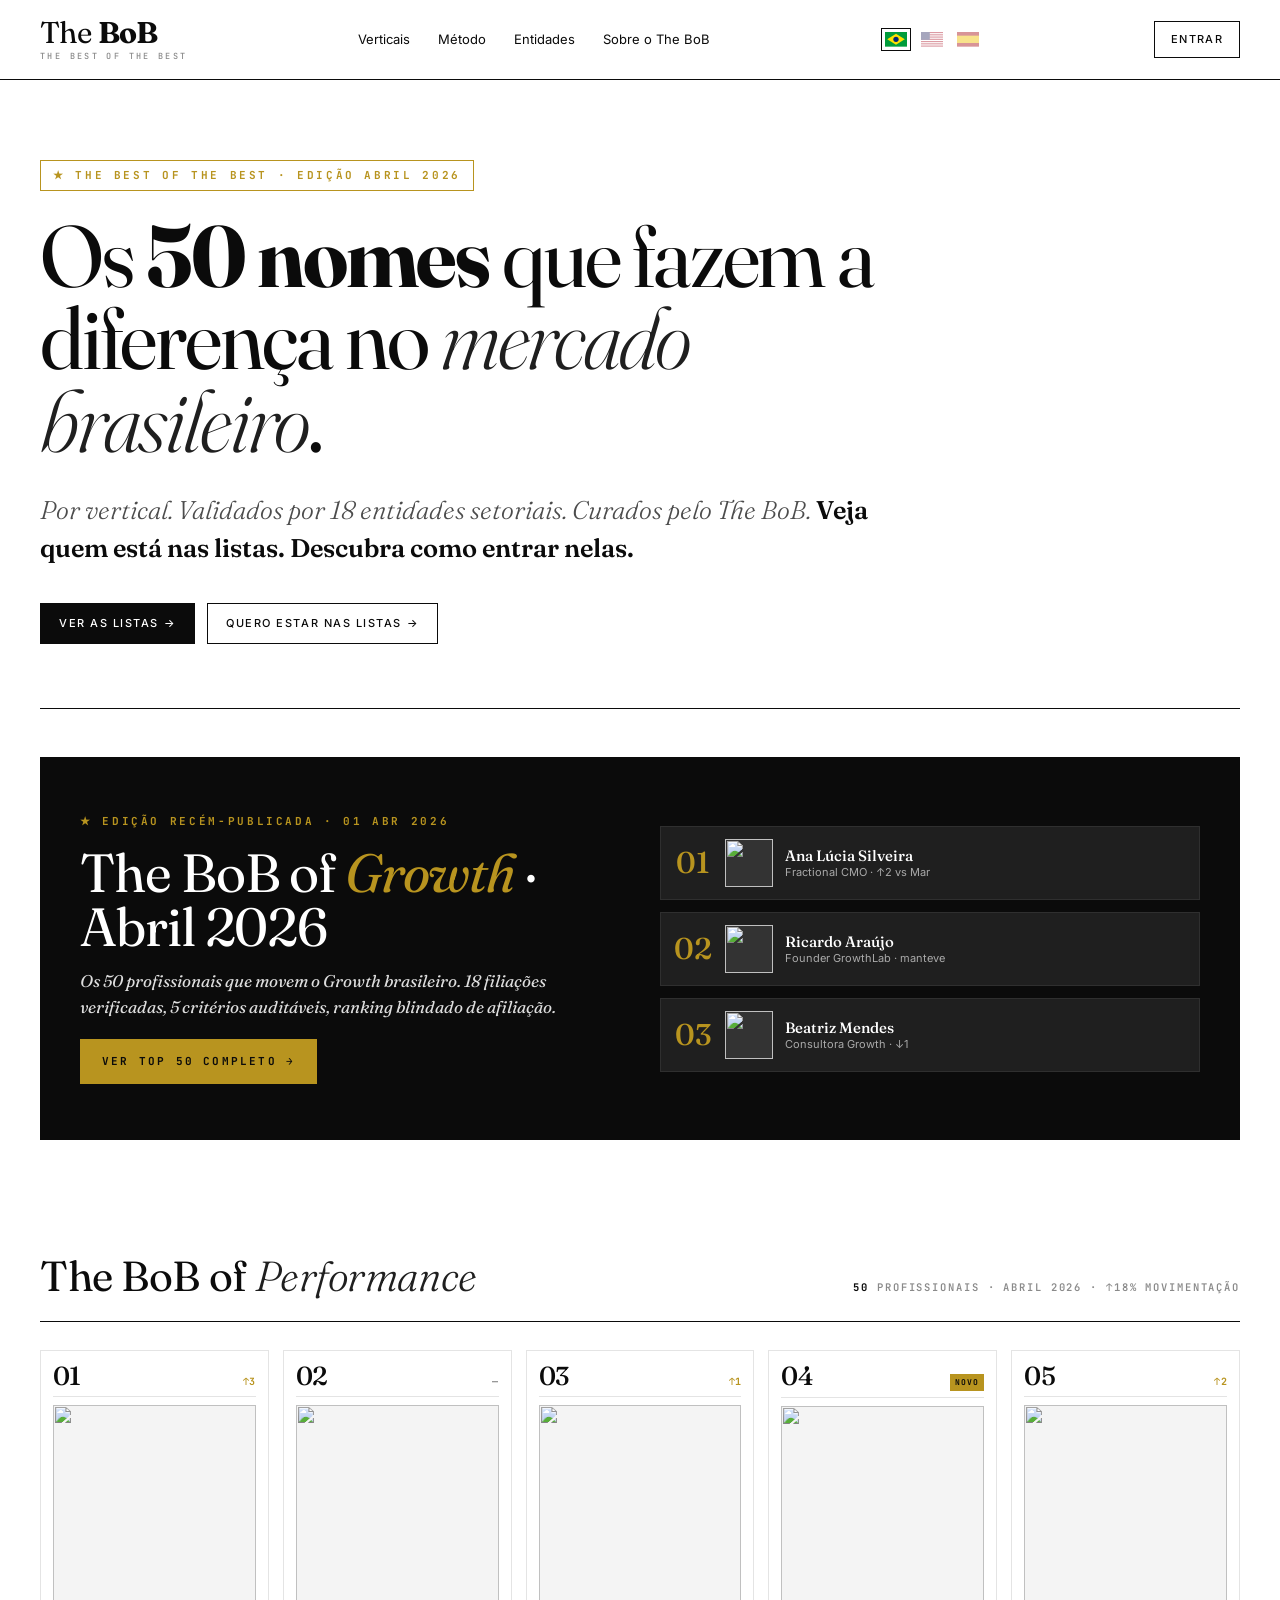
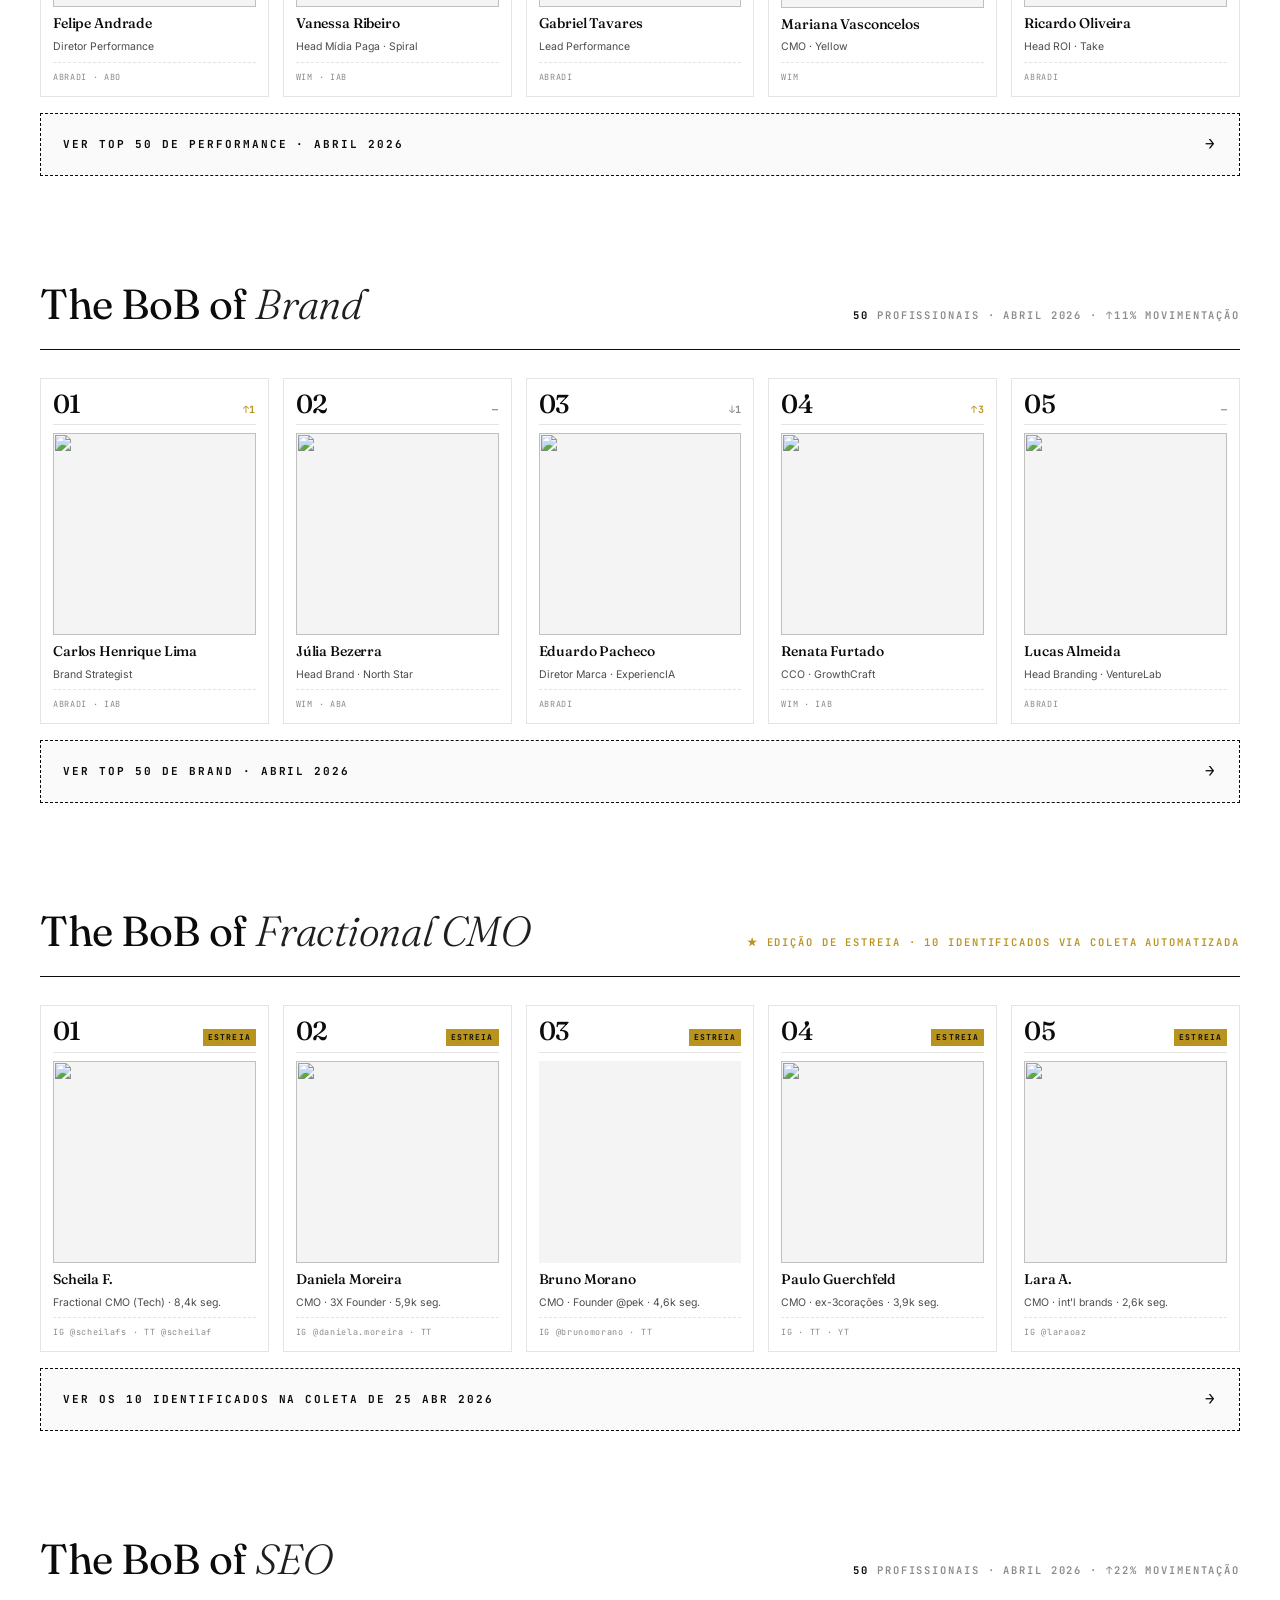
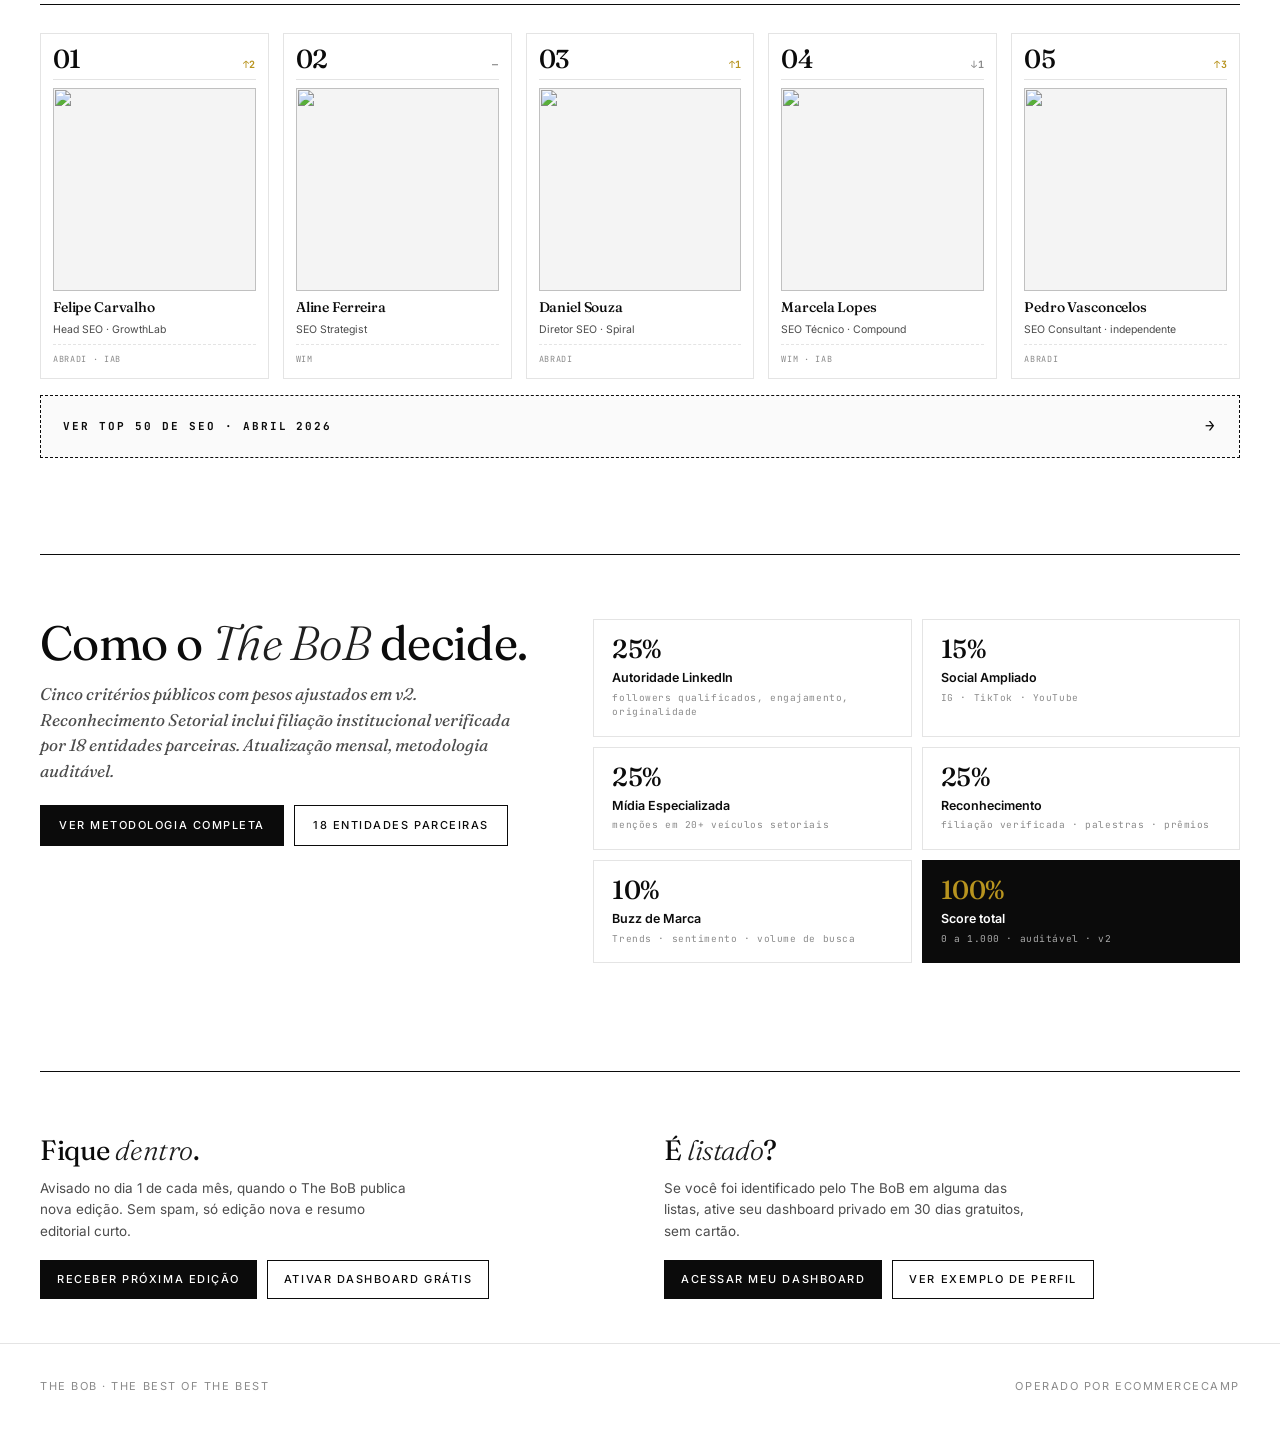
==== index.html @ 7b45e502 "refactor: landing na raiz (home virou index, edicao Growth virou growth) + copy The Best of the Best" ====
<!DOCTYPE html>
<html lang="pt-BR">
<head>
<meta charset="UTF-8" />
<meta name="viewport" content="width=device-width, initial-scale=1" />
<title>The BoB · The Best of the Best · Rankings de marketing digital</title>
<link rel="preconnect" href="https://fonts.googleapis.com" />
<link rel="preconnect" href="https://fonts.gstatic.com" crossorigin />
<link rel="preconnect" href="https://randomuser.me" />
<link href="https://fonts.googleapis.com/css2?family=Fraunces:ital,opsz,wght@0,9..144,300;0,9..144,400;0,9..144,500;0,9..144,600;0,9..144,700;0,9..144,900;1,9..144,300;1,9..144,400&family=Inter:wght@300;400;500;600;700&family=JetBrains+Mono:wght@400;500;600;700&display=swap" rel="stylesheet" />
<link rel="stylesheet" href="styles.css" />
</head>
<body>

<header class="nav">
  <div class="container">
    <a href="index.html" class="logo">
      <span class="brand">The <strong>BoB</strong></span>
      <span class="tagline">The Best of the Best</span>
    </a>
    <ul class="nav-links">
      <li><a href="index.html">Verticais</a></li>
      <li><a href="#">Método</a></li>
      <li><a href="#">Entidades</a></li>
      <li><a href="#">Sobre o The BoB</a></li>
    </ul>
    <div class="lang-switcher" role="group" aria-label="Idioma">
      <a href="?lang=pt" class="active" aria-label="Português" title="Português">
        <svg viewBox="0 0 30 20" xmlns="http://www.w3.org/2000/svg" aria-hidden="true">
          <rect width="30" height="20" fill="#009C3B"/>
          <polygon points="15,2.5 27,10 15,17.5 3,10" fill="#FFDF00"/>
          <circle cx="15" cy="10" r="3.6" fill="#002776"/>
        </svg>
      </a>
      <a href="?lang=en" aria-label="English" title="English">
        <svg viewBox="0 0 30 20" xmlns="http://www.w3.org/2000/svg" aria-hidden="true">
          <rect width="30" height="20" fill="#fff"/>
          <rect width="30" height="1.54" y="0" fill="#B22234"/>
          <rect width="30" height="1.54" y="3.08" fill="#B22234"/>
          <rect width="30" height="1.54" y="6.15" fill="#B22234"/>
          <rect width="30" height="1.54" y="9.23" fill="#B22234"/>
          <rect width="30" height="1.54" y="12.31" fill="#B22234"/>
          <rect width="30" height="1.54" y="15.38" fill="#B22234"/>
          <rect width="30" height="1.54" y="18.46" fill="#B22234"/>
          <rect width="12" height="10.77" fill="#3C3B6E"/>
        </svg>
      </a>
      <a href="?lang=es" aria-label="Español" title="Español">
        <svg viewBox="0 0 30 20" xmlns="http://www.w3.org/2000/svg" aria-hidden="true">
          <rect width="30" height="20" fill="#AA151B"/>
          <rect width="30" height="10" y="5" fill="#F1BF00"/>
        </svg>
      </a>
    </div>
    <a href="dashboard.html" class="nav-cta">Entrar</a>
  </div>
</header>

<main>
  <div class="container">

    <!-- HERO -->
    <section class="home-hero">
      <span class="h-eyebrow">★ The Best of the Best · Edição Abril 2026</span>
      <h1>Os <strong>50 nomes</strong> que fazem a diferença no <em>mercado brasileiro</em>.</h1>
      <p class="h-lede">Por vertical. Validados por 18 entidades setoriais. Curados pelo The BoB. <strong>Veja quem está nas listas. Descubra como entrar nelas.</strong></p>
      <div class="h-ctas">
        <a href="growth.html" class="btn primary">Ver as listas →</a>
        <a href="#metodo" class="btn">Quero estar nas listas →</a>
      </div>
    </section>

    <!-- SPOTLIGHT EDIÇÃO RECÉM-PUBLICADA -->
    <section class="edition-spotlight">
      <div>
        <div class="spot-label">★ Edição recém-publicada · 01 Abr 2026</div>
        <h2>The BoB of <em>Growth</em> · Abril 2026</h2>
        <p>Os 50 profissionais que movem o Growth brasileiro. 18 filiações verificadas, 5 critérios auditáveis, ranking blindado de afiliação.</p>
        <a href="growth.html" class="spot-cta">Ver Top 50 completo →</a>
      </div>
      <div class="spot-right">
        <div class="spot-preview">
          <span class="spot-num">01</span>
          <div class="spot-photo"><img loading="lazy" src="https://randomuser.me/api/portraits/women/44.jpg" alt="" /></div>
          <div class="spot-info">
            <div class="spot-name">Ana Lúcia Silveira</div>
            <div class="spot-role">Fractional CMO · ↑2 vs Mar</div>
          </div>
        </div>
        <div class="spot-preview">
          <span class="spot-num">02</span>
          <div class="spot-photo"><img loading="lazy" src="https://randomuser.me/api/portraits/men/15.jpg" alt="" /></div>
          <div class="spot-info">
            <div class="spot-name">Ricardo Araújo</div>
            <div class="spot-role">Founder GrowthLab · manteve</div>
          </div>
        </div>
        <div class="spot-preview">
          <span class="spot-num">03</span>
          <div class="spot-photo"><img loading="lazy" src="https://randomuser.me/api/portraits/women/32.jpg" alt="" /></div>
          <div class="spot-info">
            <div class="spot-name">Beatriz Mendes</div>
            <div class="spot-role">Consultora Growth · ↓1</div>
          </div>
        </div>
      </div>
    </section>

    <!-- PREVIEW PERFORMANCE -->
    <section class="preview-list-section">
      <div class="preview-head">
        <h2>The BoB of <em>Performance</em></h2>
        <span class="preview-badge"><strong>50</strong> profissionais · Abril 2026 · ↑18% movimentação</span>
      </div>
      <div class="preview-top5">
        <a href="growth.html" class="preview-card">
          <div class="pc-rank"><span class="pc-num">01</span><span class="pc-delta up">↑3</span></div>
          <div class="pc-photo"><img loading="lazy" src="https://randomuser.me/api/portraits/men/29.jpg" alt="" /></div>
          <div class="pc-name">Felipe Andrade</div>
          <div class="pc-role">Diretor Performance</div>
          <div class="pc-fil">ABRADI · ABO</div>
        </a>
        <a href="growth.html" class="preview-card">
          <div class="pc-rank"><span class="pc-num">02</span><span class="pc-delta">—</span></div>
          <div class="pc-photo"><img loading="lazy" src="https://randomuser.me/api/portraits/women/52.jpg" alt="" /></div>
          <div class="pc-name">Vanessa Ribeiro</div>
          <div class="pc-role">Head Mídia Paga · Spiral</div>
          <div class="pc-fil">WIM · IAB</div>
        </a>
        <a href="growth.html" class="preview-card">
          <div class="pc-rank"><span class="pc-num">03</span><span class="pc-delta up">↑1</span></div>
          <div class="pc-photo"><img loading="lazy" src="https://randomuser.me/api/portraits/men/41.jpg" alt="" /></div>
          <div class="pc-name">Gabriel Tavares</div>
          <div class="pc-role">Lead Performance</div>
          <div class="pc-fil">ABRADI</div>
        </a>
        <a href="growth.html" class="preview-card">
          <div class="pc-rank"><span class="pc-num">04</span><span class="pc-delta new">Novo</span></div>
          <div class="pc-photo"><img loading="lazy" src="https://randomuser.me/api/portraits/women/16.jpg" alt="" /></div>
          <div class="pc-name">Mariana Vasconcelos</div>
          <div class="pc-role">CMO · Yellow</div>
          <div class="pc-fil">WIM</div>
        </a>
        <a href="growth.html" class="preview-card">
          <div class="pc-rank"><span class="pc-num">05</span><span class="pc-delta up">↑2</span></div>
          <div class="pc-photo"><img loading="lazy" src="https://randomuser.me/api/portraits/men/61.jpg" alt="" /></div>
          <div class="pc-name">Ricardo Oliveira</div>
          <div class="pc-role">Head ROI · Take</div>
          <div class="pc-fil">ABRADI</div>
        </a>
      </div>
      <a href="growth.html" class="preview-cta">
        <span>Ver Top 50 de Performance · Abril 2026</span>
        <span class="pc-arrow">→</span>
      </a>
    </section>

    <!-- PREVIEW BRAND -->
    <section class="preview-list-section">
      <div class="preview-head">
        <h2>The BoB of <em>Brand</em></h2>
        <span class="preview-badge"><strong>50</strong> profissionais · Abril 2026 · ↑11% movimentação</span>
      </div>
      <div class="preview-top5">
        <a href="growth.html" class="preview-card">
          <div class="pc-rank"><span class="pc-num">01</span><span class="pc-delta up">↑1</span></div>
          <div class="pc-photo"><img loading="lazy" src="https://randomuser.me/api/portraits/men/8.jpg" alt="" /></div>
          <div class="pc-name">Carlos Henrique Lima</div>
          <div class="pc-role">Brand Strategist</div>
          <div class="pc-fil">ABRADI · IAB</div>
        </a>
        <a href="growth.html" class="preview-card">
          <div class="pc-rank"><span class="pc-num">02</span><span class="pc-delta">—</span></div>
          <div class="pc-photo"><img loading="lazy" src="https://randomuser.me/api/portraits/women/29.jpg" alt="" /></div>
          <div class="pc-name">Júlia Bezerra</div>
          <div class="pc-role">Head Brand · North Star</div>
          <div class="pc-fil">WIM · ABA</div>
        </a>
        <a href="growth.html" class="preview-card">
          <div class="pc-rank"><span class="pc-num">03</span><span class="pc-delta">↓1</span></div>
          <div class="pc-photo"><img loading="lazy" src="https://randomuser.me/api/portraits/men/33.jpg" alt="" /></div>
          <div class="pc-name">Eduardo Pacheco</div>
          <div class="pc-role">Diretor Marca · ExperiencIA</div>
          <div class="pc-fil">ABRADI</div>
        </a>
        <a href="growth.html" class="preview-card">
          <div class="pc-rank"><span class="pc-num">04</span><span class="pc-delta up">↑3</span></div>
          <div class="pc-photo"><img loading="lazy" src="https://randomuser.me/api/portraits/women/74.jpg" alt="" /></div>
          <div class="pc-name">Renata Furtado</div>
          <div class="pc-role">CCO · GrowthCraft</div>
          <div class="pc-fil">WIM · IAB</div>
        </a>
        <a href="growth.html" class="preview-card">
          <div class="pc-rank"><span class="pc-num">05</span><span class="pc-delta">—</span></div>
          <div class="pc-photo"><img loading="lazy" src="https://randomuser.me/api/portraits/men/72.jpg" alt="" /></div>
          <div class="pc-name">Lucas Almeida</div>
          <div class="pc-role">Head Branding · VentureLab</div>
          <div class="pc-fil">ABRADI</div>
        </a>
      </div>
      <a href="growth.html" class="preview-cta">
        <span>Ver Top 50 de Brand · Abril 2026</span>
        <span class="pc-arrow">→</span>
      </a>
    </section>

    <!-- PREVIEW FRACTIONAL CMO (DADOS REAIS · 25 Abr 2026) -->
    <section class="preview-list-section">
      <div class="preview-head">
        <h2>The BoB of <em>Fractional CMO</em></h2>
        <span class="preview-badge new">★ Edição de estreia · 10 identificados via coleta automatizada</span>
      </div>
      <div class="preview-top5">
        <a href="fractional.html" class="preview-card">
          <div class="pc-rank"><span class="pc-num">01</span><span class="pc-delta new">Estreia</span></div>
          <div class="pc-photo"><img loading="lazy" src="https://media.licdn.com/dms/image/v2/D4D03AQFuna9ECGHXxg/profile-displayphoto-crop_800_800/B4DZ01C85nIoAI-/0/1774711462662?e=1778716800&v=beta&t=gmewK8fJ9lTGWD_2EDAI8gznCjC5IQpfeiZCCf9YJHk" alt="" onerror="this.src='https://placehold.co/200x200/0A0A0F/B8941F?text=B'" /></div>
          <div class="pc-name">Scheila F.</div>
          <div class="pc-role">Fractional CMO (Tech) · 8,4k seg.</div>
          <div class="pc-fil">IG @scheilafs · TT @scheilaf</div>
        </a>
        <a href="fractional.html" class="preview-card">
          <div class="pc-rank"><span class="pc-num">02</span><span class="pc-delta new">Estreia</span></div>
          <div class="pc-photo"><img loading="lazy" src="https://media.licdn.com/dms/image/v2/D4E03AQGhtNz_cRtLAA/profile-displayphoto-shrink_800_800/profile-displayphoto-shrink_800_800/0/1718291036693?e=1778716800&v=beta&t=H5lYOrRKg1wv9Th8A2-3cipum_pBQejHE3GF4gGFpSc" alt="" onerror="this.src='https://placehold.co/200x200/0A0A0F/B8941F?text=B'" /></div>
          <div class="pc-name">Daniela Moreira</div>
          <div class="pc-role">CMO · 3X Founder · 5,9k seg.</div>
          <div class="pc-fil">IG @daniela.moreira · TT</div>
        </a>
        <a href="fractional.html" class="preview-card">
          <div class="pc-rank"><span class="pc-num">03</span><span class="pc-delta new">Estreia</span></div>
          <div class="pc-photo"><img loading="lazy" src="https://media.licdn.com/dms/image/v2/D4D03AQHQAEhQxncpCg/profile-displayphoto-crop_800_800/B4DZfRp_DBGkAM-/0/1751569134807?e=1778716800&v=beta&t=jxLM6-fjZF1DBU9athExJ5WIUY70MAoTl7nr0AtgMMw" alt="" onerror="this.src='https://placehold.co/200x200/0A0A0F/B8941F?text=B'" /></div>
          <div class="pc-name">Bruno Morano</div>
          <div class="pc-role">CMO · Founder @pek · 4,6k seg.</div>
          <div class="pc-fil">IG @brunomorano · TT</div>
        </a>
        <a href="fractional.html" class="preview-card">
          <div class="pc-rank"><span class="pc-num">04</span><span class="pc-delta new">Estreia</span></div>
          <div class="pc-photo"><img loading="lazy" src="https://media.licdn.com/dms/image/v2/D4D03AQG3QsC_esEyaQ/profile-displayphoto-crop_800_800/B4DZz7ti7CGsAM-/0/1773749547533?e=1778716800&v=beta&t=rpmw811j-RpqgAwfQj8xAKUNYXTZU1GgNcreXyUziKA" alt="" onerror="this.src='https://placehold.co/200x200/0A0A0F/B8941F?text=B'" /></div>
          <div class="pc-name">Paulo Guerchfeld</div>
          <div class="pc-role">CMO · ex-3corações · 3,9k seg.</div>
          <div class="pc-fil">IG · TT · YT</div>
        </a>
        <a href="fractional.html" class="preview-card">
          <div class="pc-rank"><span class="pc-num">05</span><span class="pc-delta new">Estreia</span></div>
          <div class="pc-photo"><img loading="lazy" src="https://media.licdn.com/dms/image/v2/D4D03AQFSjK9rjCw6tg/profile-displayphoto-crop_800_800/B4DZx3GB6iG0AI-/0/1771524604304?e=1778716800&v=beta&t=uNGW5ifMjOpeoW_jCUHaTbPGxssFFWO7dxddw0Cqxpo" alt="" onerror="this.src='https://placehold.co/200x200/0A0A0F/B8941F?text=B'" /></div>
          <div class="pc-name">Lara A.</div>
          <div class="pc-role">CMO · int'l brands · 2,6k seg.</div>
          <div class="pc-fil">IG @laraoaz</div>
        </a>
      </div>
      <a href="fractional.html" class="preview-cta">
        <span>Ver os 10 identificados na coleta de 25 Abr 2026</span>
        <span class="pc-arrow">→</span>
      </a>
    </section>

    <!-- PREVIEW SEO -->
    <section class="preview-list-section">
      <div class="preview-head">
        <h2>The BoB of <em>SEO</em></h2>
        <span class="preview-badge"><strong>50</strong> profissionais · Abril 2026 · ↑22% movimentação</span>
      </div>
      <div class="preview-top5">
        <a href="growth.html" class="preview-card">
          <div class="pc-rank"><span class="pc-num">01</span><span class="pc-delta up">↑2</span></div>
          <div class="pc-photo"><img loading="lazy" src="https://randomuser.me/api/portraits/men/36.jpg" alt="" /></div>
          <div class="pc-name">Felipe Carvalho</div>
          <div class="pc-role">Head SEO · GrowthLab</div>
          <div class="pc-fil">ABRADI · IAB</div>
        </a>
        <a href="growth.html" class="preview-card">
          <div class="pc-rank"><span class="pc-num">02</span><span class="pc-delta">—</span></div>
          <div class="pc-photo"><img loading="lazy" src="https://randomuser.me/api/portraits/women/19.jpg" alt="" /></div>
          <div class="pc-name">Aline Ferreira</div>
          <div class="pc-role">SEO Strategist</div>
          <div class="pc-fil">WIM</div>
        </a>
        <a href="growth.html" class="preview-card">
          <div class="pc-rank"><span class="pc-num">03</span><span class="pc-delta up">↑1</span></div>
          <div class="pc-photo"><img loading="lazy" src="https://randomuser.me/api/portraits/men/47.jpg" alt="" /></div>
          <div class="pc-name">Daniel Souza</div>
          <div class="pc-role">Diretor SEO · Spiral</div>
          <div class="pc-fil">ABRADI</div>
        </a>
        <a href="growth.html" class="preview-card">
          <div class="pc-rank"><span class="pc-num">04</span><span class="pc-delta">↓1</span></div>
          <div class="pc-photo"><img loading="lazy" src="https://randomuser.me/api/portraits/women/66.jpg" alt="" /></div>
          <div class="pc-name">Marcela Lopes</div>
          <div class="pc-role">SEO Técnico · Compound</div>
          <div class="pc-fil">WIM · IAB</div>
        </a>
        <a href="growth.html" class="preview-card">
          <div class="pc-rank"><span class="pc-num">05</span><span class="pc-delta up">↑3</span></div>
          <div class="pc-photo"><img loading="lazy" src="https://randomuser.me/api/portraits/men/13.jpg" alt="" /></div>
          <div class="pc-name">Pedro Vasconcelos</div>
          <div class="pc-role">SEO Consultant · independente</div>
          <div class="pc-fil">ABRADI</div>
        </a>
      </div>
      <a href="growth.html" class="preview-cta">
        <span>Ver Top 50 de SEO · Abril 2026</span>
        <span class="pc-arrow">→</span>
      </a>
    </section>

    <!-- COMO O THE BOB DECIDE -->
    <section class="how-section" id="metodo">
      <div>
        <h2>Como o <em>The BoB</em> decide.</h2>
        <p class="how-lede">Cinco critérios públicos com pesos ajustados em v2. Reconhecimento Setorial inclui filiação institucional verificada por 18 entidades parceiras. Atualização mensal, metodologia auditável.</p>
        <div class="how-links">
          <a href="#" class="btn primary">Ver metodologia completa</a>
          <a href="#" class="btn">18 entidades parceiras</a>
        </div>
      </div>
      <div class="how-right">
        <div class="how-card">
          <div class="hc-weight">25%</div>
          <div class="hc-name">Autoridade LinkedIn</div>
          <div class="hc-source">followers qualificados, engajamento, originalidade</div>
        </div>
        <div class="how-card">
          <div class="hc-weight">15%</div>
          <div class="hc-name">Social Ampliado</div>
          <div class="hc-source">IG · TikTok · YouTube</div>
        </div>
        <div class="how-card">
          <div class="hc-weight">25%</div>
          <div class="hc-name">Mídia Especializada</div>
          <div class="hc-source">menções em 20+ veículos setoriais</div>
        </div>
        <div class="how-card">
          <div class="hc-weight">25%</div>
          <div class="hc-name">Reconhecimento</div>
          <div class="hc-source">filiação verificada · palestras · prêmios</div>
        </div>
        <div class="how-card">
          <div class="hc-weight">10%</div>
          <div class="hc-name">Buzz de Marca</div>
          <div class="hc-source">Trends · sentimento · volume de busca</div>
        </div>
        <div class="how-card" style="background: var(--ink); color: var(--paper); border-color: var(--ink);">
          <div class="hc-weight" style="color: var(--gold);">100%</div>
          <div class="hc-name" style="color: var(--paper);">Score total</div>
          <div class="hc-source" style="color: #AAA;">0 a 1.000 · auditável · v2</div>
        </div>
      </div>
    </section>

    <!-- CTA FINAL -->
    <section class="edition-footer">
      <div>
        <h3>Fique <em>dentro</em>.</h3>
        <p>Avisado no dia 1 de cada mês, quando o The BoB publica nova edição. Sem spam, só edição nova e resumo editorial curto.</p>
        <div class="footer-ctas">
          <a href="#" class="primary">Receber próxima edição</a>
          <a href="dashboard.html">Ativar dashboard grátis</a>
        </div>
      </div>
      <div>
        <h3>É <em>listado</em>?</h3>
        <p>Se você foi identificado pelo The BoB em alguma das listas, ative seu dashboard privado em 30 dias gratuitos, sem cartão.</p>
        <div class="footer-ctas">
          <a href="dashboard.html" class="primary">Acessar meu dashboard</a>
          <a href="perfil.html">Ver exemplo de perfil</a>
        </div>
      </div>
    </section>

  </div>
</main>

<footer class="global-footer">
  <div class="container">
    <span>The BoB · The Best of the Best</span>
    <span>Operado por ecommerceCAMP</span>
  </div>
</footer>

</body>
</html>
---- styles.css ----
:root {
  --ink: #0B0B0B;
  --ink-2: #1F1F1F;
  --sub: #4C4C4C;
  --mute: #8A8A8A;
  --line: #E4E4E4;
  --line-strong: #BABABA;
  --soft: #F4F4F4;
  --softer: #FAFAFA;
  --paper: #FFFFFF;
  --gold: #B8941F;
  --gold-soft: #F4EBD0;
}

* { margin: 0; padding: 0; box-sizing: border-box; }
html { scroll-behavior: smooth; }
body {
  background: var(--paper);
  color: var(--ink);
  font-family: 'Inter', -apple-system, system-ui, sans-serif;
  font-size: 15px;
  line-height: 1.55;
  font-weight: 400;
  -webkit-font-smoothing: antialiased;
  text-rendering: optimizeLegibility;
}
::selection { background: var(--ink); color: var(--paper); }

img { display: block; max-width: 100%; }
a { color: inherit; }

.mono { font-family: 'JetBrains Mono', 'SF Mono', Menlo, Consolas, monospace; }
.container { max-width: 1280px; margin: 0 auto; padding: 0 40px; }

/* ───── NAV ───── */
.nav {
  border-bottom: 1px solid var(--ink);
  padding: 18px 0;
  background: var(--paper);
  position: sticky;
  top: 0;
  z-index: 50;
}
.nav .container {
  display: flex;
  justify-content: space-between;
  align-items: center;
  gap: 24px;
}

.logo {
  display: flex;
  flex-direction: column;
  text-decoration: none;
  line-height: 1;
  gap: 4px;
}
.logo .brand {
  font-family: 'Fraunces', serif;
  font-weight: 400;
  font-size: 30px;
  letter-spacing: -0.02em;
  color: var(--ink);
}
.logo .brand strong { font-weight: 700; color: var(--ink); }
.logo .tagline {
  font-family: 'JetBrains Mono', monospace;
  font-size: 8.5px;
  letter-spacing: 0.28em;
  text-transform: uppercase;
  color: var(--mute);
  font-weight: 500;
}

.nav-links {
  display: flex;
  gap: 28px;
  list-style: none;
  font-size: 13px;
}
.nav-links a {
  color: var(--ink);
  text-decoration: none;
  padding-bottom: 2px;
  border-bottom: 1px solid transparent;
}
.nav-links a:hover { border-bottom-color: var(--ink); }
.nav-cta {
  border: 1px solid var(--ink);
  padding: 9px 16px;
  font-size: 11px;
  letter-spacing: 0.12em;
  text-transform: uppercase;
  font-weight: 500;
  color: var(--ink);
  text-decoration: none;
}
.nav-cta:hover { background: var(--ink); color: var(--paper); }

/* ───── LANG SWITCHER (PT/EN/ES) ───── */
.lang-switcher {
  display: inline-flex;
  align-items: center;
  gap: 6px;
}
.lang-switcher a {
  display: inline-flex;
  align-items: center;
  justify-content: center;
  padding: 3px;
  border: 1px solid transparent;
  text-decoration: none;
  line-height: 0;
  opacity: 0.45;
  transition: opacity 0.15s ease, border-color 0.15s ease;
}
.lang-switcher a:hover { opacity: 0.85; }
.lang-switcher a.active {
  opacity: 1;
  border-color: var(--ink);
}
.lang-switcher svg {
  width: 22px;
  height: auto;
  display: block;
}

/* ───── BREADCRUMB ───── */
.breadcrumb {
  padding: 22px 0 0;
  font-size: 11px;
  letter-spacing: 0.14em;
  text-transform: uppercase;
  color: var(--mute);
}
.breadcrumb a { color: var(--mute); text-decoration: none; }
.breadcrumb a:hover { color: var(--ink); }

/* ───── HERO ───── */
.hero {
  padding: 52px 0 72px;
  border-bottom: 1px solid var(--ink);
}
.hero .eyebrow {
  font-size: 12px;
  font-weight: 500;
  letter-spacing: 0.18em;
  text-transform: uppercase;
  color: var(--ink);
  margin-bottom: 18px;
  font-family: 'Fraunces', serif;
  font-style: italic;
}
.hero h1 {
  font-family: 'Fraunces', serif;
  font-weight: 400;
  font-size: clamp(56px, 10vw, 160px);
  line-height: 0.88;
  letter-spacing: -0.035em;
  margin-bottom: 28px;
}
.hero h1 em { font-style: italic; font-weight: 300; color: var(--ink-2); }
.hero .lede {
  font-family: 'Fraunces', serif;
  font-weight: 300;
  font-style: italic;
  font-size: clamp(18px, 2vw, 26px);
  line-height: 1.4;
  max-width: 34ch;
  color: var(--sub);
  margin-bottom: 36px;
}
.hero .meta {
  display: flex;
  gap: 40px;
  font-size: 11px;
  letter-spacing: 0.12em;
  text-transform: uppercase;
  color: var(--mute);
  padding-top: 20px;
  border-top: 1px solid var(--line);
  flex-wrap: wrap;
}
.hero .meta strong { color: var(--ink); font-weight: 600; letter-spacing: 0.08em; }
.hero .abramark-stamp {
  display: inline-block;
  padding: 5px 11px;
  border: 1px solid var(--ink);
  font-family: 'JetBrains Mono', monospace;
  font-size: 9.5px;
  letter-spacing: 0.18em;
  text-transform: uppercase;
  margin-bottom: 22px;
  background: var(--paper);
}

/* ───── FILTERS ───── */
.filters {
  padding: 18px 0;
  border-bottom: 1px solid var(--line);
  display: flex;
  justify-content: space-between;
  align-items: center;
  flex-wrap: wrap;
  gap: 20px;
  background: var(--paper);
}
.filter-group { display: flex; gap: 8px; align-items: center; flex-wrap: wrap; }
.filter-label {
  font-size: 10px;
  letter-spacing: 0.18em;
  text-transform: uppercase;
  color: var(--mute);
  margin-right: 6px;
}
.chip {
  font-size: 12px;
  padding: 6px 12px;
  border: 1px solid var(--line-strong);
  background: var(--paper);
  color: var(--sub);
  cursor: pointer;
}
.chip.active { background: var(--ink); color: var(--paper); border-color: var(--ink); }
.toggle-view { display: inline-flex; border: 1px solid var(--ink); }
.toggle-view span {
  padding: 6px 14px;
  font-size: 12px;
  cursor: pointer;
  border-right: 1px solid var(--ink);
}
.toggle-view span:last-child { border-right: none; }
.toggle-view span.on { background: var(--ink); color: var(--paper); }

/* ───── TIER SECTIONS ───── */
.tier-section { padding: 64px 0 40px; }
.tier-header {
  display: flex;
  justify-content: space-between;
  align-items: baseline;
  flex-wrap: wrap;
  gap: 16px;
  padding-bottom: 12px;
  border-bottom: 1.5px solid var(--ink);
  margin-bottom: 24px;
}
.tier-header h2 {
  font-family: 'Fraunces', serif;
  font-weight: 400;
  font-size: clamp(34px, 4.2vw, 58px);
  line-height: 1;
  letter-spacing: -0.015em;
}
.tier-header h2 em { font-style: italic; color: var(--ink-2); font-weight: 300; }
.tier-header .range {
  font-family: 'Fraunces', serif;
  font-style: italic;
  font-size: 14px;
  color: var(--sub);
}
.tier-desc {
  font-family: 'Fraunces', serif;
  font-style: italic;
  font-size: 17px;
  line-height: 1.55;
  color: var(--sub);
  max-width: 58ch;
  margin-bottom: 36px;
  font-weight: 300;
}

/* ───── DELTA ───── */
.delta {
  font-size: 11px;
  font-weight: 500;
  letter-spacing: 0.06em;
  color: var(--sub);
  display: inline-flex;
  align-items: center;
  gap: 5px;
}
.delta.up { color: var(--gold); font-weight: 700; }
.delta.down { color: var(--sub); }
.delta.same { color: var(--mute); }
.delta.new {
  font-size: 10px;
  font-weight: 700;
  letter-spacing: 0.18em;
  text-transform: uppercase;
  border: 1px solid var(--ink);
  background: var(--ink);
  color: var(--paper);
  padding: 3px 8px;
}
.sym { font-family: 'Fraunces', serif; font-size: 12px; line-height: 1; }

/* ───── LEGENDS ───── */
.legends {
  display: grid;
  grid-template-columns: repeat(5, 1fr);
  gap: 26px;
}
.card-legend {
  display: flex;
  flex-direction: column;
  gap: 10px;
  text-decoration: none;
  color: inherit;
}
.card-legend:hover .photo-4x5 img { transform: scale(1.02); }
.card-legend .rank-row {
  display: flex;
  justify-content: space-between;
  align-items: flex-end;
  padding-bottom: 10px;
  border-bottom: 1px solid var(--ink);
}
.card-legend .rank-num {
  font-family: 'Fraunces', serif;
  font-size: 58px;
  line-height: 0.85;
  font-weight: 300;
  letter-spacing: -0.03em;
}
.photo-4x5 {
  width: 100%;
  aspect-ratio: 4 / 5;
  overflow: hidden;
  background: var(--soft);
}
.photo-4x5 img {
  width: 100%; height: 100%; object-fit: cover;
  transition: transform 0.3s ease;
}
.card-legend .name {
  font-family: 'Fraunces', serif;
  font-weight: 500;
  font-size: 20px;
  line-height: 1.12;
  letter-spacing: -0.015em;
  margin-top: 2px;
}
.card-legend .role {
  font-size: 12px;
  line-height: 1.45;
  color: var(--sub);
}
.card-legend .company { font-weight: 600; color: var(--ink); }
.card-legend .achievement {
  font-family: 'Fraunces', serif;
  font-style: italic;
  font-size: 13px;
  line-height: 1.5;
  color: var(--sub);
  padding-left: 12px;
  border-left: 2px solid var(--ink);
  margin-top: 4px;
  font-weight: 300;
}
.bob-block {
  display: flex;
  gap: 10px;
  align-items: flex-start;
  padding: 12px 0 0;
  border-top: 1px solid var(--line);
}
.bob-seal {
  width: 32px;
  height: 32px;
  border: 1.5px solid var(--ink);
  border-radius: 50%;
  display: flex;
  align-items: center;
  justify-content: center;
  font-family: 'Fraunces', serif;
  font-style: italic;
  font-size: 14px;
  font-weight: 500;
  flex-shrink: 0;
  background: var(--paper);
}
.bob-quote {
  font-family: 'Fraunces', serif;
  font-style: italic;
  font-size: 12px;
  line-height: 1.5;
  color: var(--ink-2);
  font-weight: 300;
}

.filiations {
  display: flex;
  gap: 5px;
  align-items: center;
  padding-top: 10px;
  margin-top: 4px;
  border-top: 1px dashed var(--line);
  flex-wrap: wrap;
}
.fil-label {
  font-family: 'JetBrains Mono', monospace;
  font-size: 9px;
  letter-spacing: 0.14em;
  text-transform: uppercase;
  color: var(--mute);
  margin-right: 4px;
}
.fil-badge {
  font-family: 'JetBrains Mono', monospace;
  font-size: 9.5px;
  letter-spacing: 0.08em;
  font-weight: 600;
  padding: 2px 6px;
  border: 1px solid var(--ink);
  color: var(--ink);
}
.fil-badge.tier-s { background: var(--ink); color: var(--paper); }
.fil-badge.tier-a { background: var(--paper); color: var(--ink); }
.fil-more { font-family: 'JetBrains Mono', monospace; font-size: 10px; color: var(--mute); }

/* ───── LEADERS ───── */
.leaders {
  display: grid;
  grid-template-columns: repeat(5, 1fr);
  gap: 20px;
}
.card-leader {
  display: flex;
  flex-direction: column;
  gap: 9px;
  text-decoration: none;
  color: inherit;
}
.card-leader .rank-row {
  display: flex;
  justify-content: space-between;
  align-items: baseline;
  padding-bottom: 8px;
  border-bottom: 1px solid var(--line-strong);
}
.card-leader .rank-num {
  font-family: 'Fraunces', serif;
  font-size: 38px;
  line-height: 1;
  font-weight: 400;
}
.photo-1x1 {
  width: 100%;
  aspect-ratio: 1 / 1;
  overflow: hidden;
  background: var(--soft);
}
.photo-1x1 img { width: 100%; height: 100%; object-fit: cover; }
.card-leader .name {
  font-family: 'Fraunces', serif;
  font-weight: 500;
  font-size: 17px;
  line-height: 1.15;
}
.card-leader .role { font-size: 11px; color: var(--sub); line-height: 1.35; }
.card-leader .company { font-weight: 600; color: var(--ink); }
.card-leader .leader-tag {
  padding-top: 8px;
  border-top: 1px solid var(--line);
  display: flex;
  align-items: center;
  gap: 8px;
  font-size: 10px;
  letter-spacing: 0.14em;
  text-transform: uppercase;
  color: var(--ink);
  font-weight: 600;
}
.mini-seal {
  width: 16px; height: 16px;
  border: 1px solid var(--ink);
  border-radius: 50%;
  display: inline-flex;
  align-items: center;
  justify-content: center;
  font-family: 'Fraunces', serif;
  font-style: italic;
  font-size: 9px;
  font-weight: 500;
  flex-shrink: 0;
}
.card-leader .filiations-mini {
  display: flex;
  gap: 4px;
  padding-top: 6px;
  flex-wrap: wrap;
}
.card-leader .filiations-mini .fil-badge { font-size: 8.5px; padding: 1.5px 5px; }

/* ───── RISING ───── */
.rising {
  display: grid;
  grid-template-columns: repeat(5, 1fr);
  gap: 12px;
}
.card-rising {
  display: flex;
  gap: 10px;
  padding: 11px;
  border: 1px solid var(--line);
  text-decoration: none;
  color: inherit;
}
.card-rising:hover { border-color: var(--ink); }
.card-rising .photo-mini {
  width: 54px; height: 54px;
  overflow: hidden;
  flex-shrink: 0;
  background: var(--soft);
}
.card-rising .photo-mini img { width: 100%; height: 100%; object-fit: cover; }
.rising-info {
  display: flex;
  flex-direction: column;
  gap: 2px;
  min-width: 0;
  flex: 1;
}
.rising-info .top-line {
  display: flex;
  align-items: baseline;
  gap: 8px;
  margin-bottom: 2px;
}
.rising-info .rnum { font-family: 'Fraunces', serif; font-weight: 500; font-size: 15px; }
.rising-info .rdelta { font-size: 10px; color: var(--mute); letter-spacing: 0.04em; }
.rising-info .rdelta.up { color: var(--gold); font-weight: 700; }
.rising-info .rdelta.new { font-weight: 700; letter-spacing: 0.12em; color: var(--ink); }
.rising-info .name {
  font-family: 'Fraunces', serif;
  font-weight: 500;
  font-size: 13px;
  line-height: 1.18;
}
.rising-info .role {
  font-size: 10px;
  color: var(--sub);
  line-height: 1.3;
  white-space: nowrap;
  overflow: hidden;
  text-overflow: ellipsis;
}
.rising-info .fil-mini {
  font-family: 'JetBrains Mono', monospace;
  font-size: 8px;
  color: var(--mute);
  letter-spacing: 0.08em;
  margin-top: 2px;
}

/* ───── RISING SPLIT (mesma diagramação para 11-30 e 31-50) ───── */
.rising.rising-mid,
.rising.rising-end {
  grid-template-columns: repeat(5, 1fr);
  gap: 14px;
}
.rising.rising-end {
  margin-top: 14px;
}

/* Garante que [hidden] funcione mesmo com display:grid forte das classes .rising */
.rising[hidden] { display: none !important; }

.expand-toggle {
  display: block;
  width: 100%;
  margin-top: 16px;
  padding: 20px;
  background: var(--paper);
  border: 1px dashed var(--ink);
  font-family: 'JetBrains Mono', monospace;
  font-size: 11px;
  letter-spacing: 0.18em;
  text-transform: uppercase;
  font-weight: 700;
  color: var(--ink);
  cursor: pointer;
  text-align: center;
  transition: all 0.2s;
}
.expand-toggle:hover {
  background: var(--ink);
  color: var(--paper);
  border-style: solid;
}

/* ───── EDITION FOOTER ───── */
.edition-footer {
  padding: 64px 0 44px;
  margin-top: 52px;
  border-top: 1px solid var(--ink);
  display: grid;
  grid-template-columns: 1fr 1fr;
  gap: 48px;
}
.edition-footer h3 {
  font-family: 'Fraunces', serif;
  font-weight: 400;
  font-size: 28px;
  line-height: 1.05;
  margin-bottom: 12px;
  letter-spacing: -0.015em;
}
.edition-footer h3 em { font-style: italic; color: var(--ink-2); font-weight: 300; }
.edition-footer p { font-size: 13.5px; color: var(--sub); line-height: 1.6; margin-bottom: 18px; max-width: 42ch; }
.footer-ctas { display: flex; gap: 10px; flex-wrap: wrap; }
.footer-ctas a {
  border: 1px solid var(--ink);
  padding: 10px 16px;
  font-size: 11px;
  letter-spacing: 0.14em;
  text-transform: uppercase;
  color: var(--ink);
  text-decoration: none;
  font-weight: 500;
}
.footer-ctas a.primary { background: var(--ink); color: var(--paper); }
.footer-ctas a:hover { background: var(--ink); color: var(--paper); }
.footer-ctas a.primary:hover { background: var(--paper); color: var(--ink); }

/* ───── GLOBAL FOOTER ───── */
.global-footer {
  padding: 34px 0 44px;
  color: var(--mute);
  font-size: 11px;
  letter-spacing: 0.14em;
  text-transform: uppercase;
  border-top: 1px solid var(--line);
}
.global-footer .container {
  display: flex;
  justify-content: space-between;
  flex-wrap: wrap;
  gap: 18px;
}
.global-footer a { color: var(--mute); text-decoration: none; }

/* ═══════════════════ PERFIL ═══════════════════ */
.profile-hero {
  padding: 44px 0;
  border-bottom: 1px solid var(--ink);
  display: grid;
  grid-template-columns: 320px 1fr;
  gap: 44px;
  align-items: start;
}
.profile-hero .photo-4x5 { max-width: 320px; }
.profile-tier-badge {
  font-family: 'JetBrains Mono', monospace;
  font-size: 11px;
  letter-spacing: 0.18em;
  text-transform: uppercase;
  color: var(--ink);
  padding: 6px 12px;
  border: 1px solid var(--ink);
  display: inline-block;
  margin-bottom: 14px;
  font-weight: 600;
}
.profile-name {
  font-family: 'Fraunces', serif;
  font-weight: 500;
  font-size: clamp(42px, 5vw, 68px);
  line-height: 1;
  letter-spacing: -0.02em;
  margin-bottom: 10px;
}
.profile-role {
  font-size: 16.5px;
  color: var(--sub);
  line-height: 1.4;
  margin-bottom: 22px;
}
.profile-role .company { font-weight: 600; color: var(--ink); }
.profile-seal-row {
  display: flex;
  align-items: center;
  gap: 22px;
  padding: 18px 0;
  border-top: 1px solid var(--line);
  border-bottom: 1px solid var(--line);
  margin-bottom: 22px;
}
.big-seal {
  width: 72px; height: 72px;
  border: 2px solid var(--ink);
  border-radius: 50%;
  display: flex;
  flex-direction: column;
  align-items: center;
  justify-content: center;
  font-family: 'Fraunces', serif;
  flex-shrink: 0;
}
.big-seal .b { font-style: italic; font-size: 28px; font-weight: 500; line-height: 1; }
.big-seal .month {
  font-family: 'JetBrains Mono', monospace;
  font-style: normal;
  font-size: 7px;
  letter-spacing: 0.2em;
  text-transform: uppercase;
  margin-top: 3px;
  color: var(--sub);
}
.seal-desc {
  font-family: 'Fraunces', serif;
  font-style: italic;
  font-size: 15px;
  color: var(--sub);
  line-height: 1.4;
  max-width: 40ch;
}
.seal-desc strong { color: var(--ink); font-weight: 500; font-style: normal; }

.profile-filiations {
  display: flex;
  flex-direction: column;
  gap: 10px;
  margin-bottom: 22px;
}
.profile-filiations .pf-label {
  font-family: 'JetBrains Mono', monospace;
  font-size: 10px;
  letter-spacing: 0.18em;
  text-transform: uppercase;
  color: var(--mute);
}
.profile-filiations .pf-grid { display: flex; gap: 10px; flex-wrap: wrap; }
.profile-fil {
  display: flex;
  align-items: center;
  gap: 10px;
  padding: 10px 14px;
  border: 1px solid var(--ink);
  background: var(--paper);
}
.profile-fil .fil-code { font-family: 'Fraunces', serif; font-size: 16px; font-weight: 600; }
.profile-fil .fil-info { display: flex; flex-direction: column; line-height: 1.1; }
.profile-fil .fil-name { font-size: 11px; font-weight: 600; }
.profile-fil .fil-verif {
  font-family: 'JetBrains Mono', monospace;
  font-size: 9px;
  color: var(--mute);
  letter-spacing: 0.1em;
  text-transform: uppercase;
}

.profile-actions { display: flex; gap: 10px; flex-wrap: wrap; }
.btn {
  border: 1px solid var(--ink);
  padding: 11px 18px;
  font-size: 11px;
  letter-spacing: 0.14em;
  text-transform: uppercase;
  color: var(--ink);
  text-decoration: none;
  font-weight: 500;
  background: var(--paper);
  cursor: pointer;
  display: inline-block;
}
.btn.primary { background: var(--ink); color: var(--paper); }
.btn:hover { background: var(--ink); color: var(--paper); }
.btn.primary:hover { background: var(--paper); color: var(--ink); }

/* voz do BoB */
.bob-voice {
  padding: 48px 0;
  border-bottom: 1px solid var(--line);
}
.bv-label {
  display: flex;
  align-items: center;
  gap: 14px;
  font-family: 'JetBrains Mono', monospace;
  font-size: 11px;
  letter-spacing: 0.2em;
  text-transform: uppercase;
  margin-bottom: 20px;
  color: var(--ink);
  font-weight: 600;
}
.bv-label .bob-seal { width: 30px; height: 30px; font-size: 14px; }
.bv-text {
  font-family: 'Fraunces', serif;
  font-style: italic;
  font-weight: 300;
  font-size: clamp(19px, 2.2vw, 26px);
  line-height: 1.5;
  max-width: 58ch;
  color: var(--ink);
  letter-spacing: -0.005em;
}

/* breakdown */
.breakdown-section { padding: 56px 0 40px; }
.breakdown-head {
  padding-bottom: 12px;
  border-bottom: 1.5px solid var(--ink);
  margin-bottom: 8px;
  display: flex;
  justify-content: space-between;
  align-items: baseline;
  flex-wrap: wrap;
  gap: 12px;
}
.breakdown-head h2 {
  font-family: 'Fraunces', serif;
  font-weight: 400;
  font-size: clamp(30px, 3.6vw, 46px);
  letter-spacing: -0.01em;
}
.breakdown-head h2 em { font-style: italic; color: var(--ink-2); font-weight: 300; }
.breakdown-head .total { font-family: 'Fraunces', serif; font-size: 16px; color: var(--sub); }
.breakdown-head .total strong {
  font-weight: 600;
  color: var(--ink);
  font-size: 28px;
  margin: 0 4px;
}

.criterion {
  padding: 28px 0;
  border-bottom: 1px solid var(--line);
}
.criterion:last-child { border-bottom: none; }
.crit-top {
  display: grid;
  grid-template-columns: 1fr auto;
  gap: 24px;
  align-items: baseline;
  margin-bottom: 16px;
}
.crit-name {
  font-family: 'Fraunces', serif;
  font-size: 23px;
  font-weight: 500;
  letter-spacing: -0.01em;
}
.crit-name .weight {
  font-family: 'JetBrains Mono', monospace;
  font-size: 10.5px;
  font-weight: 500;
  letter-spacing: 0.12em;
  color: var(--mute);
  margin-left: 10px;
  vertical-align: 2px;
}
.crit-score {
  font-family: 'Fraunces', serif;
  font-size: 30px;
  font-weight: 500;
  line-height: 1;
}
.crit-score .total { font-size: 16px; color: var(--mute); font-weight: 300; }
.crit-bar-wrap { margin: 14px 0; }
.crit-track {
  width: 100%;
  height: 10px;
  background: var(--soft);
  border: 1px solid var(--line);
  position: relative;
}
.crit-fill {
  position: absolute;
  top: 0; left: 0; bottom: 0;
  background: var(--ink);
}
.crit-fill.gold { background: var(--gold); }
.crit-bench {
  position: absolute;
  top: -4px; bottom: -4px;
  width: 2px;
  background: var(--ink);
}
.crit-bench-label {
  position: absolute;
  top: -22px;
  transform: translateX(-50%);
  font-family: 'JetBrains Mono', monospace;
  font-size: 9px;
  letter-spacing: 0.1em;
  text-transform: uppercase;
  color: var(--sub);
  white-space: nowrap;
}

.crit-status {
  display: flex;
  gap: 12px;
  align-items: center;
  font-family: 'JetBrains Mono', monospace;
  font-size: 11px;
  letter-spacing: 0.12em;
  text-transform: uppercase;
  font-weight: 500;
  margin-bottom: 10px;
  flex-wrap: wrap;
}
.status-pill {
  padding: 4px 10px;
  border: 1px solid var(--ink);
  display: inline-block;
}
.status-pill.above { background: var(--ink); color: var(--paper); }
.status-pill.at { background: var(--paper); color: var(--ink); }
.status-pill.below { background: var(--paper); color: var(--ink); border-style: dashed; }
.crit-status .gap-text {
  color: var(--sub);
  font-weight: 400;
  letter-spacing: 0.04em;
  text-transform: none;
  font-size: 12px;
}

.crit-sources {
  font-family: 'JetBrains Mono', monospace;
  font-size: 11px;
  color: var(--sub);
  letter-spacing: 0.04em;
  margin-top: 8px;
  line-height: 1.6;
}

/* ═══ CTA AFILIAÇÃO ═══ */
.cta-affiliate {
  margin-top: 26px;
  padding: 28px;
  background: var(--softer);
  border: 1.5px solid var(--ink);
  position: relative;
}
.cta-affiliate::before {
  content: 'O BoB recomenda';
  position: absolute;
  top: -12px;
  left: 24px;
  background: var(--paper);
  padding: 2px 10px;
  font-family: 'JetBrains Mono', monospace;
  font-size: 10px;
  letter-spacing: 0.2em;
  text-transform: uppercase;
  font-weight: 700;
  border: 1.5px solid var(--ink);
}
.cta-affiliate .cta-title {
  font-family: 'Fraunces', serif;
  font-style: italic;
  font-size: 17px;
  line-height: 1.45;
  color: var(--ink);
  margin-bottom: 20px;
  font-weight: 300;
  max-width: 60ch;
}
.cta-affiliate .plats {
  display: grid;
  grid-template-columns: repeat(3, 1fr);
  gap: 14px;
  margin-bottom: 16px;
}
.plat {
  background: var(--paper);
  border: 1px solid var(--line);
  padding: 16px;
  display: flex;
  flex-direction: column;
  gap: 8px;
}
.plat:hover { border-color: var(--ink); }
.plat-rank {
  font-family: 'JetBrains Mono', monospace;
  font-size: 9px;
  letter-spacing: 0.2em;
  text-transform: uppercase;
  color: var(--mute);
  font-weight: 600;
}
.plat-name {
  font-family: 'Fraunces', serif;
  font-size: 22px;
  font-weight: 500;
  letter-spacing: -0.01em;
  line-height: 1;
}
.plat-desc { font-size: 12.5px; color: var(--sub); line-height: 1.45; }
.plat-meta {
  display: flex;
  justify-content: space-between;
  align-items: baseline;
  margin-top: 6px;
  padding-top: 10px;
  border-top: 1px dashed var(--line);
}
.plat-price { font-family: 'JetBrains Mono', monospace; font-size: 11px; font-weight: 600; letter-spacing: 0.04em; }
.plat-price small { color: var(--mute); font-weight: 400; }
.plat-aff {
  font-family: 'JetBrains Mono', monospace;
  font-size: 9px;
  letter-spacing: 0.16em;
  text-transform: uppercase;
  color: var(--mute);
}
.plat-btn {
  margin-top: 10px;
  background: var(--ink);
  color: var(--paper);
  text-align: center;
  padding: 9px;
  font-family: 'JetBrains Mono', monospace;
  font-size: 10px;
  letter-spacing: 0.2em;
  text-transform: uppercase;
  font-weight: 600;
  text-decoration: none;
  display: block;
}
.cta-disclaimer {
  font-family: 'JetBrains Mono', monospace;
  font-size: 10px;
  line-height: 1.6;
  color: var(--mute);
  padding-top: 12px;
  border-top: 1px dashed var(--line);
}
.cta-keep {
  margin-top: 14px;
  font-family: 'JetBrains Mono', monospace;
  font-size: 11px;
  letter-spacing: 0.08em;
  color: var(--ink);
  font-weight: 500;
  padding: 12px 14px;
  background: var(--paper);
  border-left: 3px solid var(--gold);
}

/* ═══════════════════ PROOF BLOCKS (perfil) ═══════════════════ */
.proof-block {
  margin-top: 20px;
  padding: 22px 24px;
  background: var(--softer);
  border: 1px solid var(--line);
  border-left: 3px solid var(--gold);
}
.proof-label {
  font-family: 'JetBrains Mono', monospace;
  font-size: 10.5px;
  letter-spacing: 0.2em;
  text-transform: uppercase;
  color: var(--ink);
  font-weight: 700;
  margin-bottom: 14px;
}
.proof-label-mini {
  font-family: 'JetBrains Mono', monospace;
  font-size: 10px;
  letter-spacing: 0.18em;
  text-transform: uppercase;
  color: var(--mute);
  font-weight: 600;
  margin-bottom: 8px;
}

/* Destaques LinkedIn */
.proof-items { display: flex; flex-direction: column; gap: 12px; }
.proof-item {
  padding: 12px 14px;
  background: var(--paper);
  border: 1px solid var(--line);
  display: flex;
  flex-direction: column;
  gap: 4px;
}
.proof-item .proof-title {
  font-family: 'Fraunces', serif;
  font-size: 15px;
  font-weight: 500;
  line-height: 1.35;
  color: var(--ink);
}
.proof-item .proof-meta {
  font-family: 'JetBrains Mono', monospace;
  font-size: 11px;
  color: var(--sub);
  letter-spacing: 0.04em;
}

/* Menções em mídia */
.media-mentions { display: flex; flex-direction: column; gap: 10px; }
.media-item {
  padding: 14px 16px;
  background: var(--paper);
  border: 1px solid var(--line);
  display: grid;
  grid-template-columns: 160px 1fr;
  gap: 16px;
  align-items: baseline;
}
.media-item .media-outlet {
  font-family: 'Fraunces', serif;
  font-weight: 600;
  font-size: 17px;
  letter-spacing: -0.01em;
  color: var(--ink);
}
.media-item .media-right {
  display: flex;
  flex-direction: column;
  gap: 4px;
  min-width: 0;
}
.media-item .media-headline {
  font-family: 'Fraunces', serif;
  font-style: italic;
  font-size: 14px;
  line-height: 1.4;
  color: var(--ink-2);
  font-weight: 400;
}
.media-item .media-date {
  font-family: 'JetBrains Mono', monospace;
  font-size: 10.5px;
  letter-spacing: 0.08em;
  text-transform: uppercase;
  color: var(--mute);
  font-weight: 500;
}

/* Entidades em destaque grande */
.entities-big {
  display: grid;
  grid-template-columns: repeat(3, 1fr);
  gap: 12px;
  margin-bottom: 16px;
}
.entity-big {
  padding: 20px 18px;
  background: var(--paper);
  border: 1.5px solid var(--ink);
  display: flex;
  flex-direction: column;
  gap: 8px;
  min-height: 140px;
  position: relative;
}
.entity-big.tier-s { background: var(--ink); color: var(--paper); }
.entity-big .entity-logo {
  font-family: 'Fraunces', serif;
  font-size: 38px;
  font-weight: 700;
  line-height: 1;
  letter-spacing: -0.025em;
}
.entity-big.tier-s .entity-logo { color: var(--paper); }
.entity-big .entity-name {
  font-family: 'Inter', sans-serif;
  font-size: 11.5px;
  font-weight: 500;
  line-height: 1.3;
  color: var(--sub);
}
.entity-big.tier-s .entity-name { color: #CCC; }
.entity-big .entity-tier {
  margin-top: auto;
  padding-top: 10px;
  border-top: 1px dashed var(--line);
  font-family: 'JetBrains Mono', monospace;
  font-size: 10px;
  letter-spacing: 0.12em;
  text-transform: uppercase;
  font-weight: 600;
  color: var(--gold);
}
.entity-big.tier-s .entity-tier { border-top-color: #444; }

.proof-extra {
  padding-top: 14px;
  border-top: 1px dashed var(--line);
}
.proof-list {
  list-style: none;
  display: flex;
  flex-direction: column;
  gap: 6px;
}
.proof-list li {
  font-family: 'Inter', sans-serif;
  font-size: 13px;
  line-height: 1.5;
  color: var(--ink);
  padding-left: 16px;
  position: relative;
}
.proof-list li::before {
  content: '→';
  position: absolute;
  left: 0;
  color: var(--gold);
  font-weight: 700;
}

/* ═══════════════════ HOME PÚBLICA (meta-home) ═══════════════════ */
.home-hero {
  padding: 80px 0 64px;
  border-bottom: 1px solid var(--ink);
}
.home-hero .h-eyebrow {
  font-family: 'JetBrains Mono', monospace;
  font-size: 11px;
  letter-spacing: 0.24em;
  text-transform: uppercase;
  color: var(--gold);
  font-weight: 700;
  margin-bottom: 24px;
  display: inline-block;
  padding: 6px 12px;
  border: 1px solid var(--gold);
}
.home-hero h1 {
  font-family: 'Fraunces', serif;
  font-weight: 400;
  font-size: clamp(48px, 6.8vw, 104px);
  line-height: 0.95;
  letter-spacing: -0.025em;
  max-width: 18ch;
  margin-bottom: 28px;
}
.home-hero h1 em { font-style: italic; color: var(--ink-2); font-weight: 300; }
.home-hero h1 strong { font-weight: 700; color: var(--ink); }
.home-hero .h-lede strong { font-weight: 600; color: var(--ink); font-style: normal; }
.home-hero .h-lede {
  font-family: 'Fraunces', serif;
  font-weight: 300;
  font-style: italic;
  font-size: clamp(19px, 2vw, 26px);
  line-height: 1.5;
  max-width: 52ch;
  color: var(--sub);
  margin-bottom: 36px;
}
.home-hero .h-ctas { display: flex; gap: 12px; flex-wrap: wrap; }

/* ═══════════════════ SPOTLIGHT (edição recém-saída) ═══════════════════ */
.edition-spotlight {
  padding: 56px 40px;
  background: var(--ink);
  color: var(--paper);
  margin: 48px 0;
  display: grid;
  grid-template-columns: 1fr 1fr;
  gap: 40px;
  align-items: center;
}
.edition-spotlight .spot-label {
  font-family: 'JetBrains Mono', monospace;
  font-size: 11px;
  letter-spacing: 0.24em;
  text-transform: uppercase;
  color: var(--gold);
  font-weight: 700;
  margin-bottom: 16px;
}
.edition-spotlight h2 {
  font-family: 'Fraunces', serif;
  font-weight: 400;
  font-size: clamp(34px, 4.2vw, 56px);
  line-height: 1;
  letter-spacing: -0.02em;
  margin-bottom: 14px;
}
.edition-spotlight h2 em { font-style: italic; color: var(--gold); font-weight: 400; }
.edition-spotlight p {
  font-family: 'Fraunces', serif;
  font-style: italic;
  font-size: 17px;
  line-height: 1.5;
  color: #DDD;
  margin-bottom: 20px;
  max-width: 44ch;
}
.edition-spotlight .spot-cta {
  display: inline-block;
  background: var(--gold);
  color: var(--ink);
  padding: 14px 22px;
  font-family: 'JetBrains Mono', monospace;
  font-size: 11px;
  letter-spacing: 0.2em;
  text-transform: uppercase;
  font-weight: 700;
  text-decoration: none;
}
.edition-spotlight .spot-cta:hover { background: var(--paper); color: var(--ink); }
.spot-right {
  display: flex;
  flex-direction: column;
  gap: 12px;
}
.spot-preview {
  display: flex;
  gap: 12px;
  align-items: center;
  padding: 12px;
  background: #1F1F1F;
  border: 1px solid #2F2F2F;
}
.spot-preview .spot-num {
  font-family: 'Fraunces', serif;
  font-size: 30px;
  font-weight: 500;
  color: var(--gold);
  line-height: 1;
  width: 40px;
  text-align: center;
}
.spot-preview .spot-photo {
  width: 48px;
  height: 48px;
  overflow: hidden;
  background: #333;
  flex-shrink: 0;
}
.spot-preview .spot-photo img { width: 100%; height: 100%; object-fit: cover; }
.spot-preview .spot-info { flex: 1; min-width: 0; }
.spot-preview .spot-name {
  font-family: 'Fraunces', serif;
  font-size: 15px;
  font-weight: 500;
  color: var(--paper);
  line-height: 1.2;
}
.spot-preview .spot-role {
  font-size: 11px;
  color: #AAA;
  line-height: 1.3;
}

/* ═══════════════════ PREVIEW LISTS ═══════════════════ */
.preview-list-section { padding: 56px 0 32px; }
.preview-head {
  display: flex;
  justify-content: space-between;
  align-items: baseline;
  padding-bottom: 12px;
  border-bottom: 1.5px solid var(--ink);
  margin-bottom: 28px;
  flex-wrap: wrap;
  gap: 12px;
}
.preview-head h2 {
  font-family: 'Fraunces', serif;
  font-weight: 400;
  font-size: clamp(28px, 3.4vw, 42px);
  letter-spacing: -0.01em;
}
.preview-head h2 em { font-style: italic; color: var(--ink-2); font-weight: 300; }
.preview-head .preview-badge {
  font-family: 'JetBrains Mono', monospace;
  font-size: 10.5px;
  letter-spacing: 0.18em;
  text-transform: uppercase;
  color: var(--mute);
  font-weight: 600;
}
.preview-head .preview-badge strong { color: var(--ink); font-weight: 700; }
.preview-head .preview-badge.new { color: var(--gold); }

.preview-top5 {
  display: grid;
  grid-template-columns: repeat(5, 1fr);
  gap: 14px;
  margin-bottom: 16px;
}
.preview-card {
  display: flex;
  flex-direction: column;
  gap: 8px;
  text-decoration: none;
  color: inherit;
  padding: 12px;
  border: 1px solid var(--line);
  background: var(--paper);
  transition: border-color 0.2s;
}
.preview-card:hover { border-color: var(--ink); }
.preview-card .pc-rank {
  display: flex;
  justify-content: space-between;
  align-items: baseline;
  padding-bottom: 6px;
  border-bottom: 1px solid var(--line);
}
.preview-card .pc-num {
  font-family: 'Fraunces', serif;
  font-size: 26px;
  font-weight: 500;
  line-height: 1;
  letter-spacing: -0.02em;
}
.preview-card .pc-delta {
  font-family: 'JetBrains Mono', monospace;
  font-size: 10px;
  font-weight: 700;
  letter-spacing: 0.04em;
  color: var(--mute);
}
.preview-card .pc-delta.up { color: var(--gold); }
.preview-card .pc-delta.new {
  color: var(--ink);
  background: var(--gold);
  padding: 2px 5px;
  font-size: 8px;
  letter-spacing: 0.14em;
  text-transform: uppercase;
}
.preview-card .pc-photo {
  width: 100%;
  aspect-ratio: 1 / 1;
  overflow: hidden;
  background: var(--soft);
}
.preview-card .pc-photo img { width: 100%; height: 100%; object-fit: cover; }
.preview-card .pc-name {
  font-family: 'Fraunces', serif;
  font-size: 14px;
  font-weight: 500;
  line-height: 1.15;
  letter-spacing: -0.01em;
}
.preview-card .pc-role {
  font-size: 10.5px;
  color: var(--sub);
  line-height: 1.3;
  white-space: nowrap;
  overflow: hidden;
  text-overflow: ellipsis;
}
.preview-card .pc-fil {
  font-family: 'JetBrains Mono', monospace;
  font-size: 8.5px;
  color: var(--mute);
  letter-spacing: 0.08em;
  margin-top: auto;
  padding-top: 8px;
  border-top: 1px dashed var(--line);
}

.preview-cta {
  display: flex;
  justify-content: space-between;
  align-items: center;
  padding: 18px 22px;
  background: var(--softer);
  border: 1px dashed var(--ink);
  font-family: 'JetBrains Mono', monospace;
  font-size: 11px;
  letter-spacing: 0.18em;
  text-transform: uppercase;
  font-weight: 700;
  color: var(--ink);
  text-decoration: none;
  margin-bottom: 8px;
}
.preview-cta:hover { background: var(--ink); color: var(--paper); }
.preview-cta .pc-arrow {
  font-size: 16px;
  transition: transform 0.2s;
  font-weight: 400;
}
.preview-cta:hover .pc-arrow { transform: translateX(4px); }

/* Como o BoB decide (home) */
.how-section {
  padding: 64px 0 56px;
  border-top: 1px solid var(--ink);
  margin-top: 56px;
  display: grid;
  grid-template-columns: 1fr 1.3fr;
  gap: 56px;
  align-items: start;
}
.how-section h2 {
  font-family: 'Fraunces', serif;
  font-weight: 400;
  font-size: clamp(30px, 3.8vw, 48px);
  line-height: 1;
  letter-spacing: -0.015em;
  margin-bottom: 14px;
}
.how-section h2 em { font-style: italic; color: var(--ink-2); font-weight: 300; }
.how-section .how-lede {
  font-family: 'Fraunces', serif;
  font-style: italic;
  font-size: 17px;
  line-height: 1.5;
  color: var(--sub);
  margin-bottom: 22px;
}
.how-section .how-links { display: flex; gap: 10px; flex-wrap: wrap; }
.how-right {
  display: grid;
  grid-template-columns: repeat(2, 1fr);
  gap: 10px;
}
.how-card {
  padding: 16px 18px;
  border: 1px solid var(--line);
  background: var(--paper);
}
.how-card .hc-weight {
  font-family: 'Fraunces', serif;
  font-size: 26px;
  font-weight: 500;
  color: var(--ink);
  line-height: 1;
  letter-spacing: -0.02em;
}
.how-card .hc-name {
  font-family: 'Inter', sans-serif;
  font-size: 12.5px;
  font-weight: 600;
  color: var(--ink);
  margin: 6px 0 3px;
}
.how-card .hc-source {
  font-family: 'JetBrains Mono', monospace;
  font-size: 9.5px;
  color: var(--mute);
  letter-spacing: 0.06em;
}

/* ═══════════════════ APRESENTAÇÃO ═══════════════════ */
.pres-hero {
  padding: 80px 0 60px;
  border-bottom: 1px solid var(--ink);
  text-align: center;
}
.pres-hero .pres-logo {
  font-family: 'Fraunces', serif;
  font-size: clamp(72px, 12vw, 160px);
  line-height: 0.9;
  font-weight: 400;
  letter-spacing: -0.035em;
  margin-bottom: 8px;
}
.pres-hero .pres-logo strong { font-weight: 700; }
.pres-hero .pres-tagline {
  font-family: 'JetBrains Mono', monospace;
  font-size: 13px;
  letter-spacing: 0.28em;
  text-transform: uppercase;
  color: var(--mute);
  font-weight: 500;
  margin-bottom: 48px;
}
.pres-hero .pres-sub {
  font-family: 'Fraunces', serif;
  font-style: italic;
  font-weight: 300;
  font-size: clamp(18px, 2vw, 26px);
  line-height: 1.4;
  color: var(--sub);
  max-width: 50ch;
  margin: 0 auto 32px;
}
.pres-hero .pres-meta {
  display: inline-flex;
  gap: 28px;
  font-family: 'JetBrains Mono', monospace;
  font-size: 11px;
  letter-spacing: 0.16em;
  text-transform: uppercase;
  color: var(--mute);
  padding-top: 24px;
  border-top: 1px solid var(--line);
  margin-top: 20px;
}
.pres-hero .pres-meta strong { color: var(--ink); font-weight: 600; }

.pres-grid-section { padding: 64px 0 40px; }
.pres-grid-head {
  padding-bottom: 12px;
  border-bottom: 1.5px solid var(--ink);
  margin-bottom: 32px;
  display: flex;
  justify-content: space-between;
  align-items: baseline;
  flex-wrap: wrap;
  gap: 12px;
}
.pres-grid-head h2 {
  font-family: 'Fraunces', serif;
  font-weight: 400;
  font-size: clamp(30px, 3.6vw, 44px);
  letter-spacing: -0.01em;
}
.pres-grid-head h2 em { font-style: italic; color: var(--ink-2); font-weight: 300; }
.pres-grid {
  display: grid;
  grid-template-columns: repeat(3, 1fr);
  gap: 20px;
}
.pres-card {
  display: flex;
  flex-direction: column;
  border: 1.5px solid var(--ink);
  background: var(--paper);
  text-decoration: none;
  color: inherit;
  overflow: hidden;
  transition: transform 0.3s;
}
.pres-card:hover { transform: translateY(-4px); }
.pres-card:hover .pres-card-cta { background: var(--gold); color: var(--paper); }
.pres-card-visual {
  aspect-ratio: 16 / 10;
  background: var(--soft);
  position: relative;
  overflow: hidden;
  display: flex;
  align-items: center;
  justify-content: center;
  border-bottom: 1.5px solid var(--ink);
}
.pres-card-visual svg { width: 100%; height: 100%; }
.pres-card-body {
  padding: 24px 22px;
  display: flex;
  flex-direction: column;
  flex: 1;
  gap: 10px;
}
.pres-card-num {
  font-family: 'JetBrains Mono', monospace;
  font-size: 10.5px;
  letter-spacing: 0.22em;
  text-transform: uppercase;
  color: var(--mute);
  font-weight: 700;
}
.pres-card h3 {
  font-family: 'Fraunces', serif;
  font-weight: 500;
  font-size: 30px;
  line-height: 1;
  letter-spacing: -0.02em;
  margin-bottom: 4px;
}
.pres-card h3 em { font-style: italic; color: var(--ink-2); font-weight: 400; }
.pres-card p {
  font-size: 13.5px;
  line-height: 1.55;
  color: var(--sub);
  margin-bottom: 12px;
}
.pres-card .pres-card-url {
  font-family: 'JetBrains Mono', monospace;
  font-size: 10.5px;
  color: var(--mute);
  letter-spacing: 0.04em;
  margin-top: auto;
  padding-top: 12px;
  border-top: 1px dashed var(--line);
}
.pres-card-cta {
  display: block;
  text-align: center;
  background: var(--ink);
  color: var(--paper);
  padding: 14px;
  font-family: 'JetBrains Mono', monospace;
  font-size: 11px;
  letter-spacing: 0.22em;
  text-transform: uppercase;
  font-weight: 600;
  transition: all 0.2s;
}

.pres-context {
  padding: 60px 0 80px;
  border-top: 1px solid var(--line);
  margin-top: 48px;
  display: grid;
  grid-template-columns: 1fr 1fr;
  gap: 60px;
}
.pres-context h3 {
  font-family: 'Fraunces', serif;
  font-size: 26px;
  font-weight: 500;
  margin-bottom: 14px;
  letter-spacing: -0.015em;
}
.pres-context h3 em { font-style: italic; color: var(--ink-2); font-weight: 400; }
.pres-context p {
  font-size: 14px;
  line-height: 1.65;
  color: var(--sub);
  margin-bottom: 14px;
}
.pres-context p strong { color: var(--ink); font-weight: 600; }
.pres-context .pres-key {
  font-family: 'Fraunces', serif;
  font-style: italic;
  font-size: 18px;
  line-height: 1.5;
  color: var(--ink);
  padding: 14px 16px;
  background: var(--softer);
  border-left: 3px solid var(--gold);
  margin: 16px 0;
  font-weight: 400;
}

/* chart */
.chart-section { padding: 44px 0; border-bottom: 1px solid var(--line); }
.chart-head {
  display: flex;
  justify-content: space-between;
  align-items: baseline;
  padding-bottom: 10px;
  border-bottom: 1.5px solid var(--ink);
  margin-bottom: 22px;
}
.chart-head h3 { font-family: 'Fraunces', serif; font-size: 22px; font-weight: 500; }
.chart-wrap {
  width: 100%;
  background: var(--softer);
  border: 1px solid var(--line);
  padding: 24px 14px 14px;
}
.chart-svg { width: 100%; height: auto; max-height: 320px; }

/* histórico */
.history-section { padding: 28px 0; border-bottom: 1px solid var(--line); }
.history-table {
  width: 100%;
  border-collapse: collapse;
  font-family: 'Inter', sans-serif;
  font-size: 13px;
}
.history-table th, .history-table td {
  border-bottom: 1px solid var(--line);
  padding: 10px 12px;
  text-align: left;
}
.history-table th {
  font-size: 10px;
  text-transform: uppercase;
  letter-spacing: 0.14em;
  color: var(--mute);
  font-weight: 600;
  border-bottom: 1.5px solid var(--ink);
}
.history-table td.num {
  text-align: right;
  font-variant-numeric: tabular-nums;
  font-family: 'JetBrains Mono', monospace;
  font-size: 12px;
}
.history-table td.rank { font-family: 'Fraunces', serif; font-size: 15px; font-weight: 500; }

/* CTA condicional final */
.final-cta-section { padding: 52px 0 68px; }
.final-cta { display: grid; grid-template-columns: 1fr 1fr; gap: 20px; margin-top: 14px; }
.final-card { padding: 28px; border: 1.5px solid var(--ink); background: var(--paper); }
.final-card.primary { background: var(--ink); color: var(--paper); }
.final-card h4 {
  font-family: 'Fraunces', serif;
  font-weight: 400;
  font-size: 22px;
  margin-bottom: 10px;
  line-height: 1.2;
}
.final-card h4 em { font-style: italic; }
.final-card p { font-size: 13.5px; line-height: 1.55; margin-bottom: 18px; opacity: 0.9; }

/* ═══════════════════ DASHBOARD ═══════════════════ */
.dash-hero {
  padding: 52px 0 48px;
  border-bottom: 1px solid var(--ink);
  display: grid;
  grid-template-columns: 1.2fr 1fr;
  gap: 40px;
  align-items: start;
}
.dash-welcome .eyebrow {
  font-family: 'Fraunces', serif;
  font-style: italic;
  font-size: 12px;
  letter-spacing: 0.18em;
  text-transform: uppercase;
  color: var(--ink);
  margin-bottom: 16px;
}
.dash-welcome h1 {
  font-family: 'Fraunces', serif;
  font-weight: 400;
  font-size: clamp(48px, 7vw, 96px);
  line-height: 0.95;
  letter-spacing: -0.025em;
  margin-bottom: 16px;
}
.dash-welcome h1 em { font-style: italic; font-weight: 500; }
.dash-welcome .dash-meta {
  font-family: 'JetBrains Mono', monospace;
  font-size: 11px;
  letter-spacing: 0.16em;
  text-transform: uppercase;
  color: var(--sub);
  padding-top: 20px;
  border-top: 1px solid var(--line);
}
.dash-meta strong { color: var(--ink); font-weight: 600; }
.dash-stats {
  display: grid;
  grid-template-columns: repeat(3, 1fr);
  gap: 14px;
  align-self: end;
}
.dash-stat {
  padding: 22px 18px;
  border: 1px solid var(--ink);
  background: var(--paper);
}
.dash-stat.primary { background: var(--ink); color: var(--paper); }
.dash-stat .ds-label {
  font-family: 'JetBrains Mono', monospace;
  font-size: 9.5px;
  letter-spacing: 0.2em;
  text-transform: uppercase;
  color: var(--mute);
  margin-bottom: 10px;
  font-weight: 600;
}
.dash-stat.primary .ds-label { color: #CCC; }
.dash-stat .ds-value {
  font-family: 'Fraunces', serif;
  font-size: 42px;
  font-weight: 500;
  line-height: 1;
  letter-spacing: -0.02em;
}
.dash-stat .ds-sub {
  font-family: 'JetBrains Mono', monospace;
  font-size: 11px;
  color: var(--mute);
  margin-top: 8px;
  letter-spacing: 0.04em;
}
.dash-stat.primary .ds-sub { color: #AAA; }
.dash-stat .ds-value .gold { color: var(--gold); }

/* ───── DELTAS POR CRITÉRIO (dashboard) ───── */
.deltas-section { padding: 52px 0; border-bottom: 1px solid var(--line); }
.deltas-head {
  padding-bottom: 12px;
  border-bottom: 1.5px solid var(--ink);
  margin-bottom: 24px;
  display: flex;
  justify-content: space-between;
  align-items: baseline;
  flex-wrap: wrap;
  gap: 12px;
}
.deltas-head h2 {
  font-family: 'Fraunces', serif;
  font-weight: 400;
  font-size: clamp(30px, 3.6vw, 44px);
  letter-spacing: -0.01em;
}
.deltas-head h2 em { font-style: italic; color: var(--ink-2); font-weight: 300; }

.delta-row {
  display: grid;
  grid-template-columns: 180px 1fr 110px 1fr;
  gap: 20px;
  padding: 16px 0;
  align-items: center;
  border-bottom: 1px dashed var(--line);
}
.delta-row:last-child { border-bottom: none; }
.delta-name {
  font-family: 'Fraunces', serif;
  font-size: 17px;
  font-weight: 500;
}
.delta-name .weight {
  font-family: 'JetBrains Mono', monospace;
  font-size: 9.5px;
  color: var(--mute);
  margin-left: 6px;
}
.delta-bar-wrap { position: relative; }
.delta-bar {
  width: 100%;
  height: 8px;
  background: var(--soft);
  border: 1px solid var(--line);
  position: relative;
}
.delta-fill {
  position: absolute;
  top: 0; left: 0; bottom: 0;
  background: var(--ink);
}
.delta-fill.gold { background: var(--gold); }
.delta-score {
  font-family: 'Fraunces', serif;
  font-size: 22px;
  font-weight: 500;
  letter-spacing: -0.01em;
  display: flex;
  align-items: baseline;
  gap: 6px;
}
.delta-score .dd {
  font-family: 'JetBrains Mono', monospace;
  font-size: 11px;
  font-weight: 600;
  letter-spacing: 0.08em;
  padding: 2px 6px;
  border: 1px solid var(--ink);
}
.delta-score .dd.up { background: var(--gold); color: var(--paper); border-color: var(--gold); }
.delta-score .dd.down { background: var(--paper); color: var(--sub); border-color: var(--line-strong); border-style: dashed; }
.delta-score .dd.same { background: var(--paper); color: var(--mute); border: 1px dashed var(--line-strong); }
.delta-note {
  font-family: 'JetBrains Mono', monospace;
  font-size: 11px;
  color: var(--sub);
  letter-spacing: 0.04em;
  line-height: 1.5;
}

/* ───── ALERTAS ───── */
.alerts-section { padding: 48px 0; border-bottom: 1px solid var(--line); }
.alerts-grid {
  display: grid;
  grid-template-columns: repeat(3, 1fr);
  gap: 14px;
  margin-top: 20px;
}
.alert {
  padding: 18px;
  border: 1px solid var(--ink);
  background: var(--paper);
  display: flex;
  flex-direction: column;
  gap: 8px;
}
.alert .alert-cat {
  font-family: 'JetBrains Mono', monospace;
  font-size: 9.5px;
  letter-spacing: 0.18em;
  text-transform: uppercase;
  color: var(--gold);
  font-weight: 700;
}
.alert .alert-title {
  font-family: 'Fraunces', serif;
  font-size: 16px;
  font-weight: 500;
  line-height: 1.3;
}
.alert .alert-body { font-size: 12.5px; color: var(--sub); line-height: 1.45; }

/* ───── RECOMENDAÇÕES ───── */
.recs-section { padding: 52px 0; border-bottom: 1px solid var(--line); }
.recs-head { margin-bottom: 24px; padding-bottom: 12px; border-bottom: 1.5px solid var(--ink); }
.recs-head h2 {
  font-family: 'Fraunces', serif;
  font-weight: 400;
  font-size: clamp(30px, 3.6vw, 44px);
  letter-spacing: -0.01em;
}
.recs-head h2 em { font-style: italic; color: var(--ink-2); font-weight: 300; }
.recs-head p {
  font-family: 'Fraunces', serif;
  font-style: italic;
  font-size: 15px;
  color: var(--sub);
  margin-top: 8px;
}

/* ───── COMUNIDADE ───── */
.community-section {
  padding: 44px 0 68px;
}
.community-card {
  padding: 32px;
  border: 1.5px solid var(--ink);
  background: var(--softer);
  display: grid;
  grid-template-columns: 1fr auto;
  gap: 32px;
  align-items: center;
}
.community-card h3 {
  font-family: 'Fraunces', serif;
  font-size: 24px;
  font-weight: 500;
  margin-bottom: 6px;
}
.community-card h3 em { font-style: italic; }
.community-card p {
  font-size: 13.5px;
  color: var(--sub);
  line-height: 1.55;
  max-width: 46ch;
}

/* ═══════════════════ OUTRAS LISTAS (home) ═══════════════════ */
.other-lists-section {
  padding: 64px 0 20px;
  border-top: 1px solid var(--ink);
  margin-top: 48px;
}
.other-lists-head {
  display: flex;
  justify-content: space-between;
  align-items: baseline;
  flex-wrap: wrap;
  gap: 16px;
  padding-bottom: 12px;
  border-bottom: 1.5px solid var(--ink);
  margin-bottom: 28px;
}
.other-lists-head h2 {
  font-family: 'Fraunces', serif;
  font-weight: 400;
  font-size: clamp(30px, 3.6vw, 46px);
  letter-spacing: -0.01em;
}
.other-lists-head h2 em { font-style: italic; color: var(--ink-2); font-weight: 300; }
.other-lists-head .ol-lede {
  font-family: 'Fraunces', serif;
  font-style: italic;
  font-size: 15px;
  color: var(--sub);
  max-width: 52ch;
  font-weight: 300;
  line-height: 1.5;
}
.other-lists-grid {
  display: grid;
  grid-template-columns: repeat(4, 1fr);
  gap: 14px;
}
.other-list {
  padding: 22px 20px;
  border: 1px solid var(--line);
  background: var(--paper);
  text-decoration: none;
  color: inherit;
  display: flex;
  flex-direction: column;
  gap: 8px;
  min-height: 180px;
  transition: border-color 0.2s, background 0.2s;
}
.other-list:hover { border-color: var(--ink); background: var(--softer); }
.other-list .ol-kicker {
  font-family: 'JetBrains Mono', monospace;
  font-size: 9.5px;
  letter-spacing: 0.22em;
  text-transform: uppercase;
  color: var(--mute);
  font-weight: 600;
}
.other-list h3 {
  font-family: 'Fraunces', serif;
  font-size: 30px;
  font-weight: 500;
  line-height: 1;
  letter-spacing: -0.02em;
  margin-top: 2px;
}
.other-list .ol-meta {
  font-family: 'JetBrains Mono', monospace;
  font-size: 10.5px;
  color: var(--sub);
  letter-spacing: 0.06em;
  margin-top: 4px;
}
.other-list .ol-highlight {
  font-family: 'JetBrains Mono', monospace;
  font-size: 11px;
  color: var(--gold);
  letter-spacing: 0.04em;
  font-weight: 700;
  margin-top: auto;
  padding-top: 12px;
  border-top: 1px dashed var(--line);
}
.other-list .ol-arrow {
  display: inline-block;
  margin-left: 4px;
  transition: transform 0.2s;
}
.other-list:hover .ol-arrow { transform: translateX(4px); }

/* ═══════════════════ RESPONSIVE ═══════════════════ */
@media (max-width: 1100px) {
  .rising,
  .rising.rising-mid,
  .rising.rising-end { grid-template-columns: repeat(4, 1fr); }
  .other-lists-grid { grid-template-columns: repeat(3, 1fr); }
}
@media (max-width: 900px) {
  .container { padding: 0 28px; }
  .legends { grid-template-columns: repeat(2, 1fr); gap: 32px; }
  .leaders { grid-template-columns: repeat(3, 1fr); }
  .rising { grid-template-columns: repeat(3, 1fr); }
  .edition-footer { grid-template-columns: 1fr; gap: 36px; }
  .profile-hero { grid-template-columns: 220px 1fr; gap: 28px; }
  .cta-affiliate .plats { grid-template-columns: 1fr; }
  .final-cta { grid-template-columns: 1fr; }
  .dash-hero { grid-template-columns: 1fr; gap: 28px; }
  .dash-stats { grid-template-columns: repeat(3, 1fr); }
  .delta-row { grid-template-columns: 120px 1fr 90px; }
  .delta-row .delta-note { grid-column: 1 / -1; font-size: 10.5px; }
  .alerts-grid { grid-template-columns: 1fr; }
  .community-card { grid-template-columns: 1fr; gap: 16px; }
  .entities-big { grid-template-columns: 1fr; }
  .media-item { grid-template-columns: 1fr; gap: 4px; }
  .pres-grid { grid-template-columns: 1fr; }
  .pres-context { grid-template-columns: 1fr; gap: 32px; }
  .edition-spotlight { grid-template-columns: 1fr; padding: 36px 28px; margin: 32px -28px; }
  .preview-top5 { grid-template-columns: repeat(3, 1fr); }
  .preview-top5 .preview-card:nth-child(4),
  .preview-top5 .preview-card:nth-child(5) { display: none; }
  .how-section { grid-template-columns: 1fr; gap: 28px; }
}
@media (max-width: 640px) {
  .container { padding: 0 20px; }
  .nav-links { display: none; }
  .logo .brand { font-size: 24px; }
  .logo .tagline { font-size: 8px; }
  .lang-switcher { gap: 4px; }
  .lang-switcher a { padding: 2px; }
  .lang-switcher svg { width: 18px; }

  /* Legends mobile: 1º ocupa linha inteira (hero), 2-5 em 2x2 (50% cada) */
  .legends { grid-template-columns: 1fr 1fr; gap: 28px 14px; }
  .card-legend {
    padding: 14px 12px 18px;
    background: var(--paper);
    border: 1px solid var(--line);
    border-radius: 4px;
  }
  .card-legend:hover { border-color: var(--ink); }
  .card-legend:nth-child(1) {
    grid-column: 1 / -1;
    padding: 18px 16px 22px;
    background: var(--off-white);
    border: 1px solid var(--ink);
  }
  .card-legend .rank-num { font-size: 42px; }
  .card-legend .name { font-size: 17px; }
  .card-legend .role { font-size: 11.5px; }
  .card-legend .achievement { font-size: 12px; padding-left: 10px; }
  .card-legend .bob-seal { width: 28px; height: 28px; font-size: 13px; }
  .card-legend .bob-quote { font-size: 11px; line-height: 1.45; }
  .card-legend .bob-block { padding: 10px 0 2px; gap: 10px; }
  .card-legend:nth-child(1) .rank-num { font-size: 52px; }
  .card-legend:nth-child(1) .name { font-size: 20px; }

  /* Leaders mobile: listagem compacta (foto pequena à esquerda, info à direita) */
  .leaders { grid-template-columns: 1fr; gap: 8px; }
  .card-leader {
    display: grid;
    grid-template-columns: 54px 1fr;
    grid-template-areas:
      "photo rank"
      "photo name"
      "photo role"
      "fil   fil";
    gap: 2px 10px;
    padding: 10px;
    border: 1px solid var(--line);
    align-items: start;
  }
  .card-leader .photo-1x1 {
    grid-area: photo;
    width: 54px;
    height: 54px;
    align-self: center;
  }
  .card-leader .rank-row {
    grid-area: rank;
    padding: 0;
    border-bottom: none;
    align-items: center;
  }
  .card-leader .rank-num { font-size: 18px; }
  .card-leader .name { grid-area: name; font-size: 13px; line-height: 1.18; }
  .card-leader .role { grid-area: role; font-size: 10.5px; line-height: 1.3; }
  .card-leader .role br { display: none; }
  .card-leader .leader-tag { display: none; }
  .card-leader .filiations-mini {
    grid-area: fil;
    padding-top: 6px;
    margin-top: 4px;
    border-top: 1px solid var(--line);
  }

  /* Rising mobile: listagem 1 coluna, 2 linhas pequenas */
  .rising { grid-template-columns: 1fr; gap: 6px; }
  .card-rising { padding: 10px; }
  .card-rising .photo-mini { width: 52px; height: 52px; }
  .rising-info .name { font-size: 13px; }
  .rising-info .role { font-size: 10.5px; white-space: normal; }

  /* Other lists mobile */
  .other-lists-grid { grid-template-columns: 1fr 1fr; gap: 10px; }
  .other-list h3 { font-size: 24px; }

  .profile-hero { grid-template-columns: 1fr; gap: 18px; }
  .profile-hero .photo-4x5 { max-width: 100%; }
  .profile-seal-row { flex-direction: column; align-items: flex-start; gap: 14px; }

  .dash-stats { grid-template-columns: 1fr; }
  .delta-row { grid-template-columns: 1fr auto; }
  .delta-row .delta-bar-wrap { grid-column: 1 / -1; }
}
@media (max-width: 420px) {
  .other-lists-grid { grid-template-columns: 1fr; }
  .preview-top5 { grid-template-columns: repeat(2, 1fr); }
  .how-right { grid-template-columns: 1fr; }
}
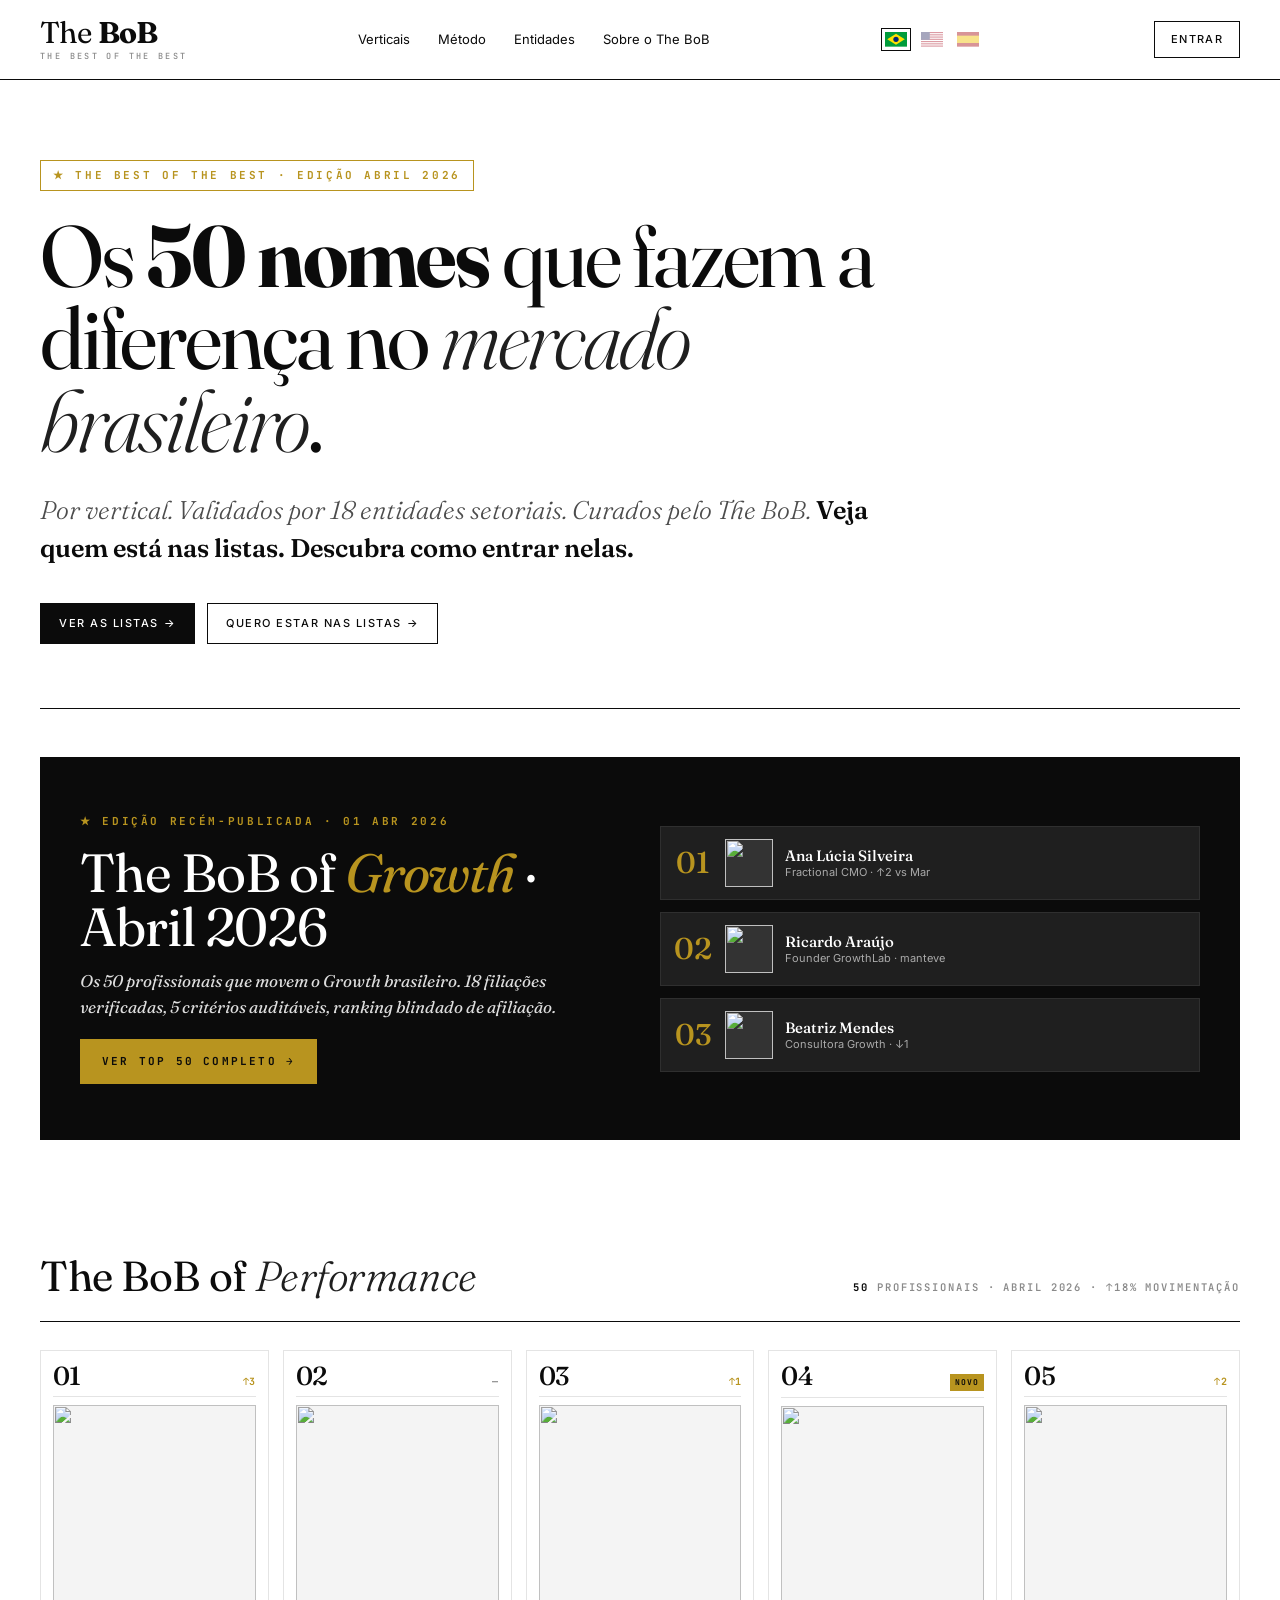
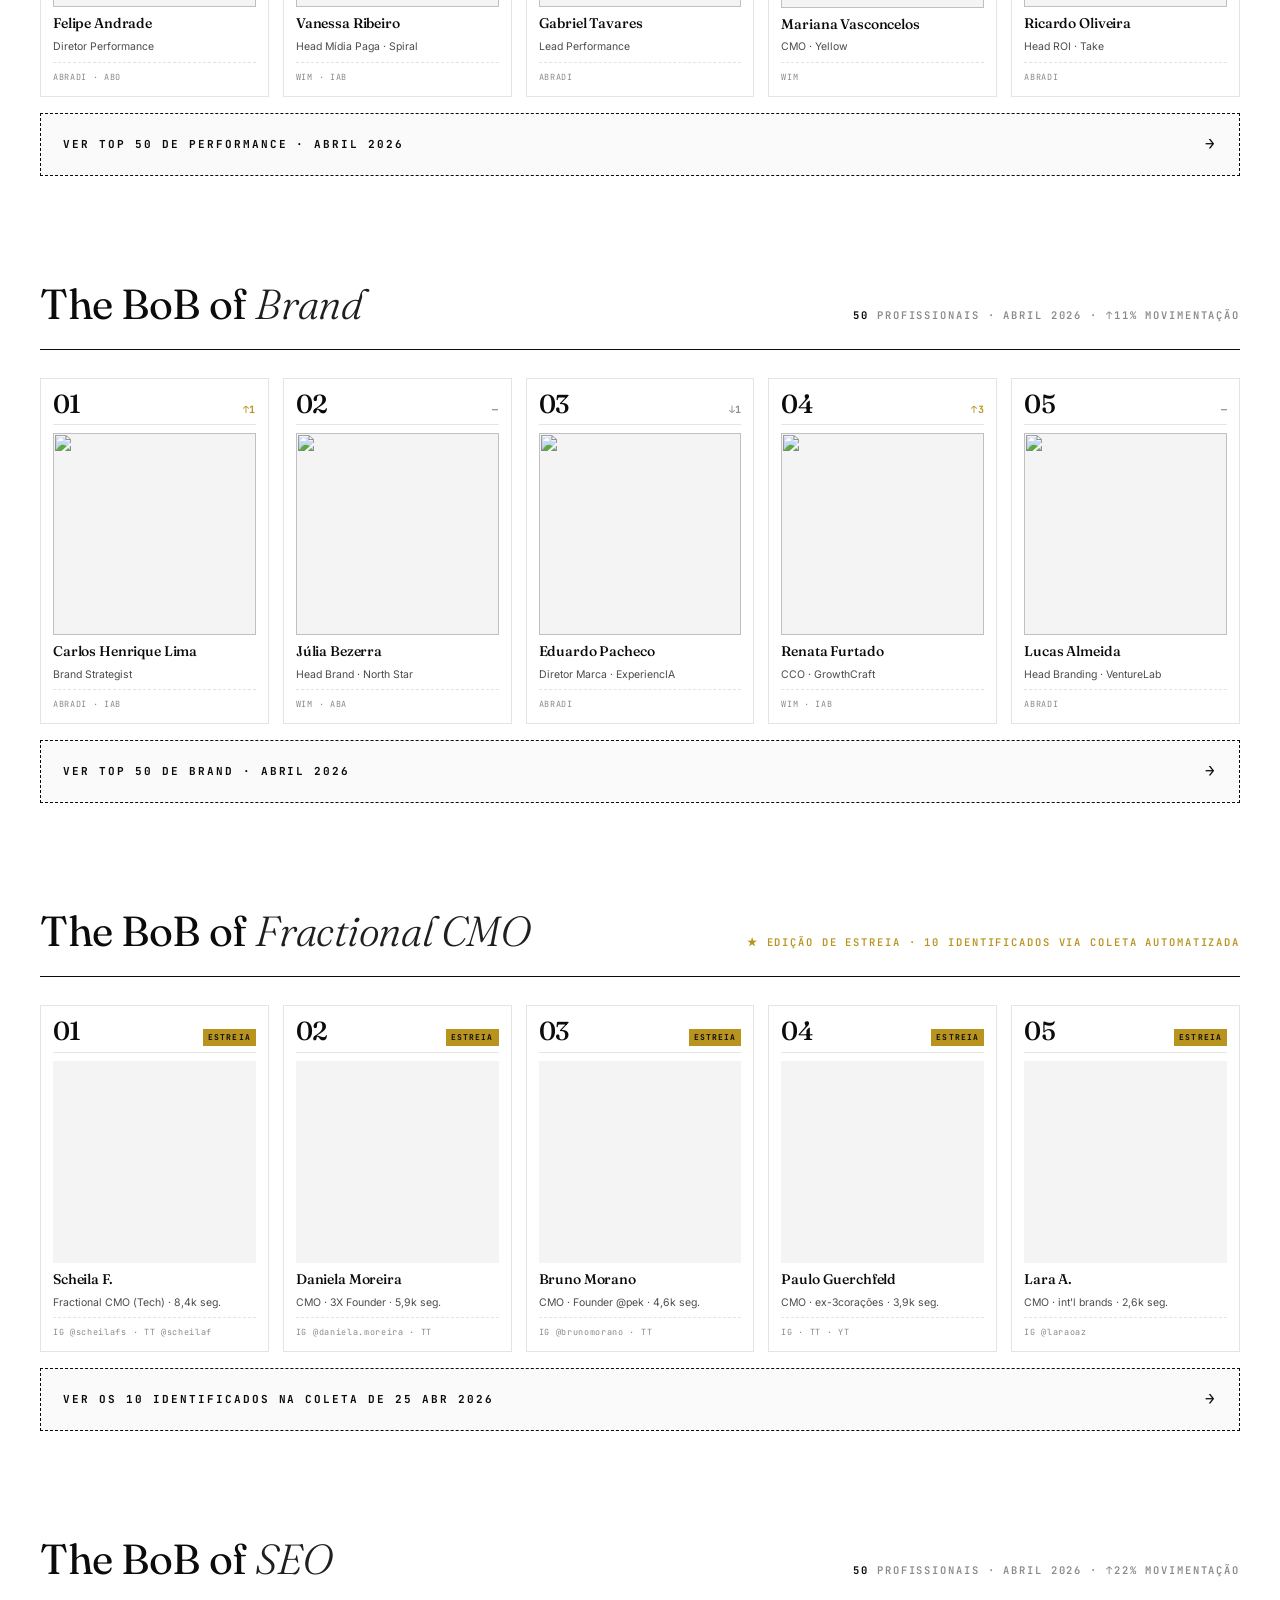
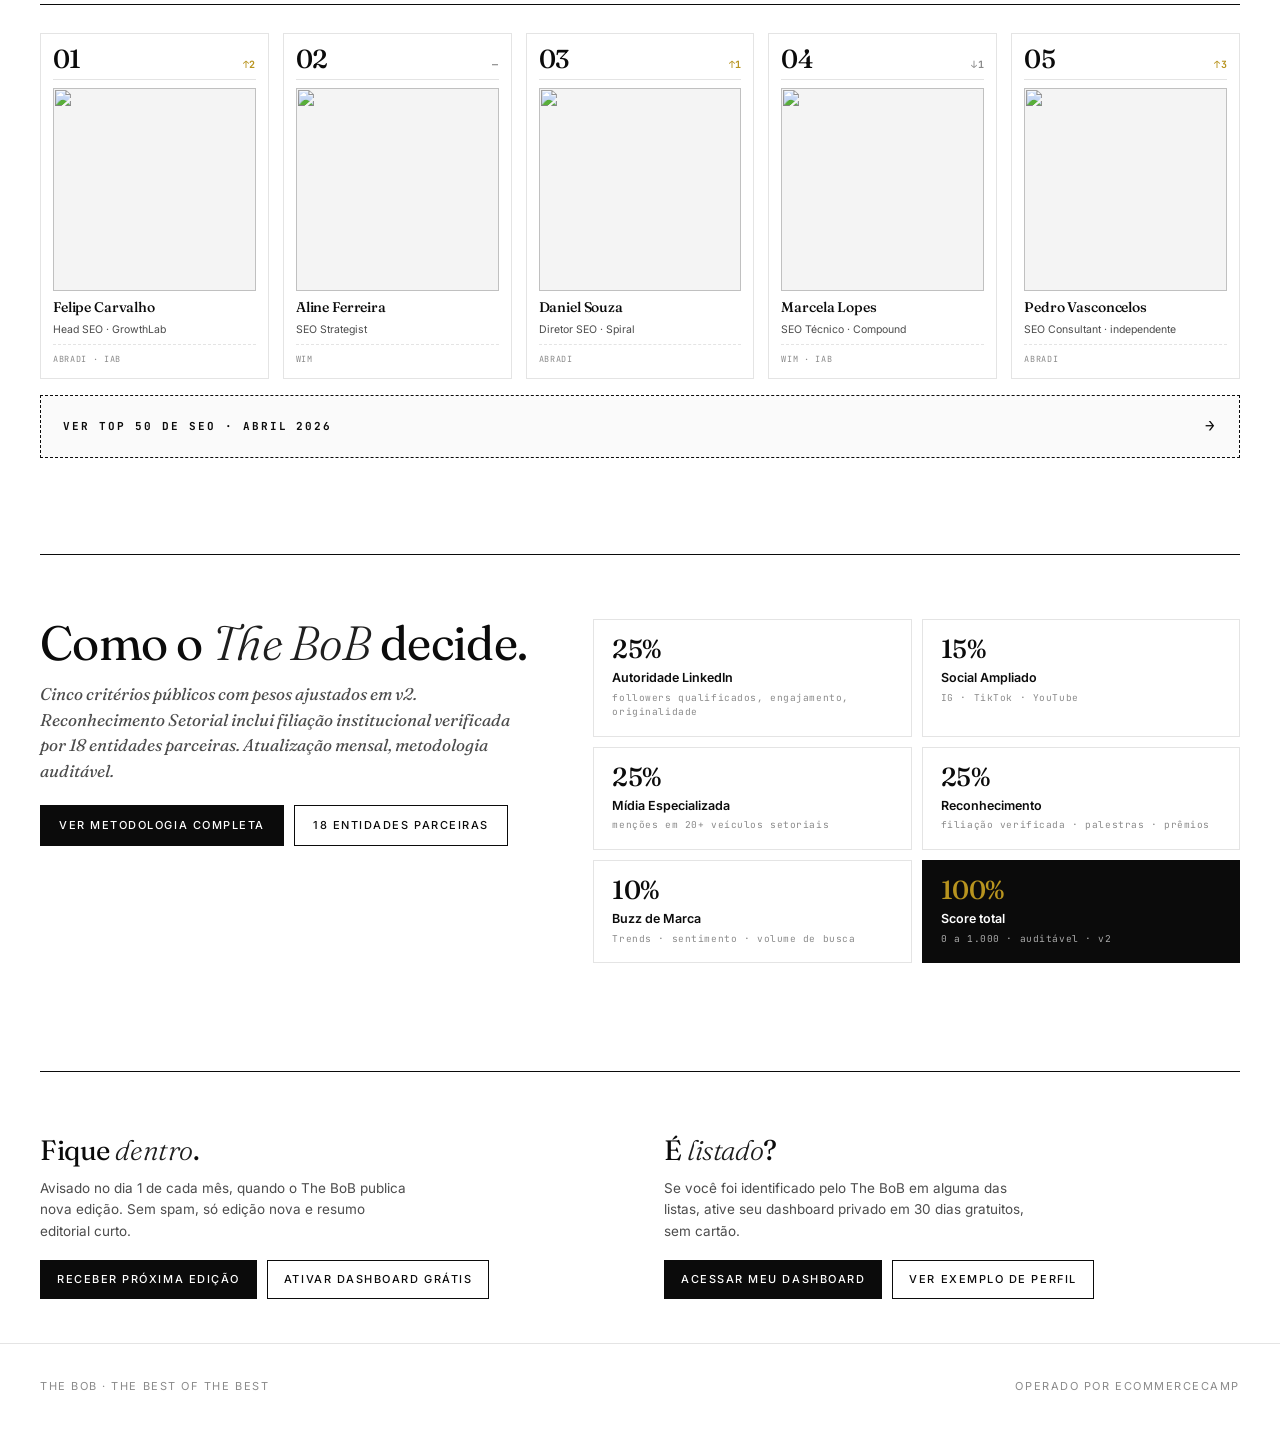
==== commit 428658f3: "fix(nav): bandeirinhas horizontais robustas + traducao on-the-fly na index + title sem rankings" ====
--- a/index.html
+++ b/index.html
@@ -3,7 +3,7 @@
 <head>
 <meta charset="UTF-8" />
 <meta name="viewport" content="width=device-width, initial-scale=1" />
-<title>The BoB · The Best of the Best · Rankings de marketing digital</title>
+<title>The BoB, The Best of the Best</title>
 <link rel="preconnect" href="https://fonts.googleapis.com" />
 <link rel="preconnect" href="https://fonts.gstatic.com" crossorigin />
 <link rel="preconnect" href="https://randomuser.me" />
@@ -376,5 +376,7 @@
   </div>
 </footer>
 
+<script src="translate.js" defer></script>
+
 </body>
 </html>
--- a/styles.css
+++ b/styles.css
@@ -99,9 +99,12 @@
 
 /* ───── LANG SWITCHER (PT/EN/ES) ───── */
 .lang-switcher {
-  display: inline-flex;
+  display: flex;
+  flex-direction: row;
   align-items: center;
   gap: 6px;
+  flex-shrink: 0;
+  white-space: nowrap;
 }
 .lang-switcher a {
   display: inline-flex;
@@ -111,6 +114,7 @@
   border: 1px solid transparent;
   text-decoration: none;
   line-height: 0;
+  flex-shrink: 0;
   opacity: 0.45;
   transition: opacity 0.15s ease, border-color 0.15s ease;
 }
@@ -123,6 +127,7 @@
   width: 22px;
   height: auto;
   display: block;
+  flex-shrink: 0;
 }
 
 /* ───── BREADCRUMB ───── */
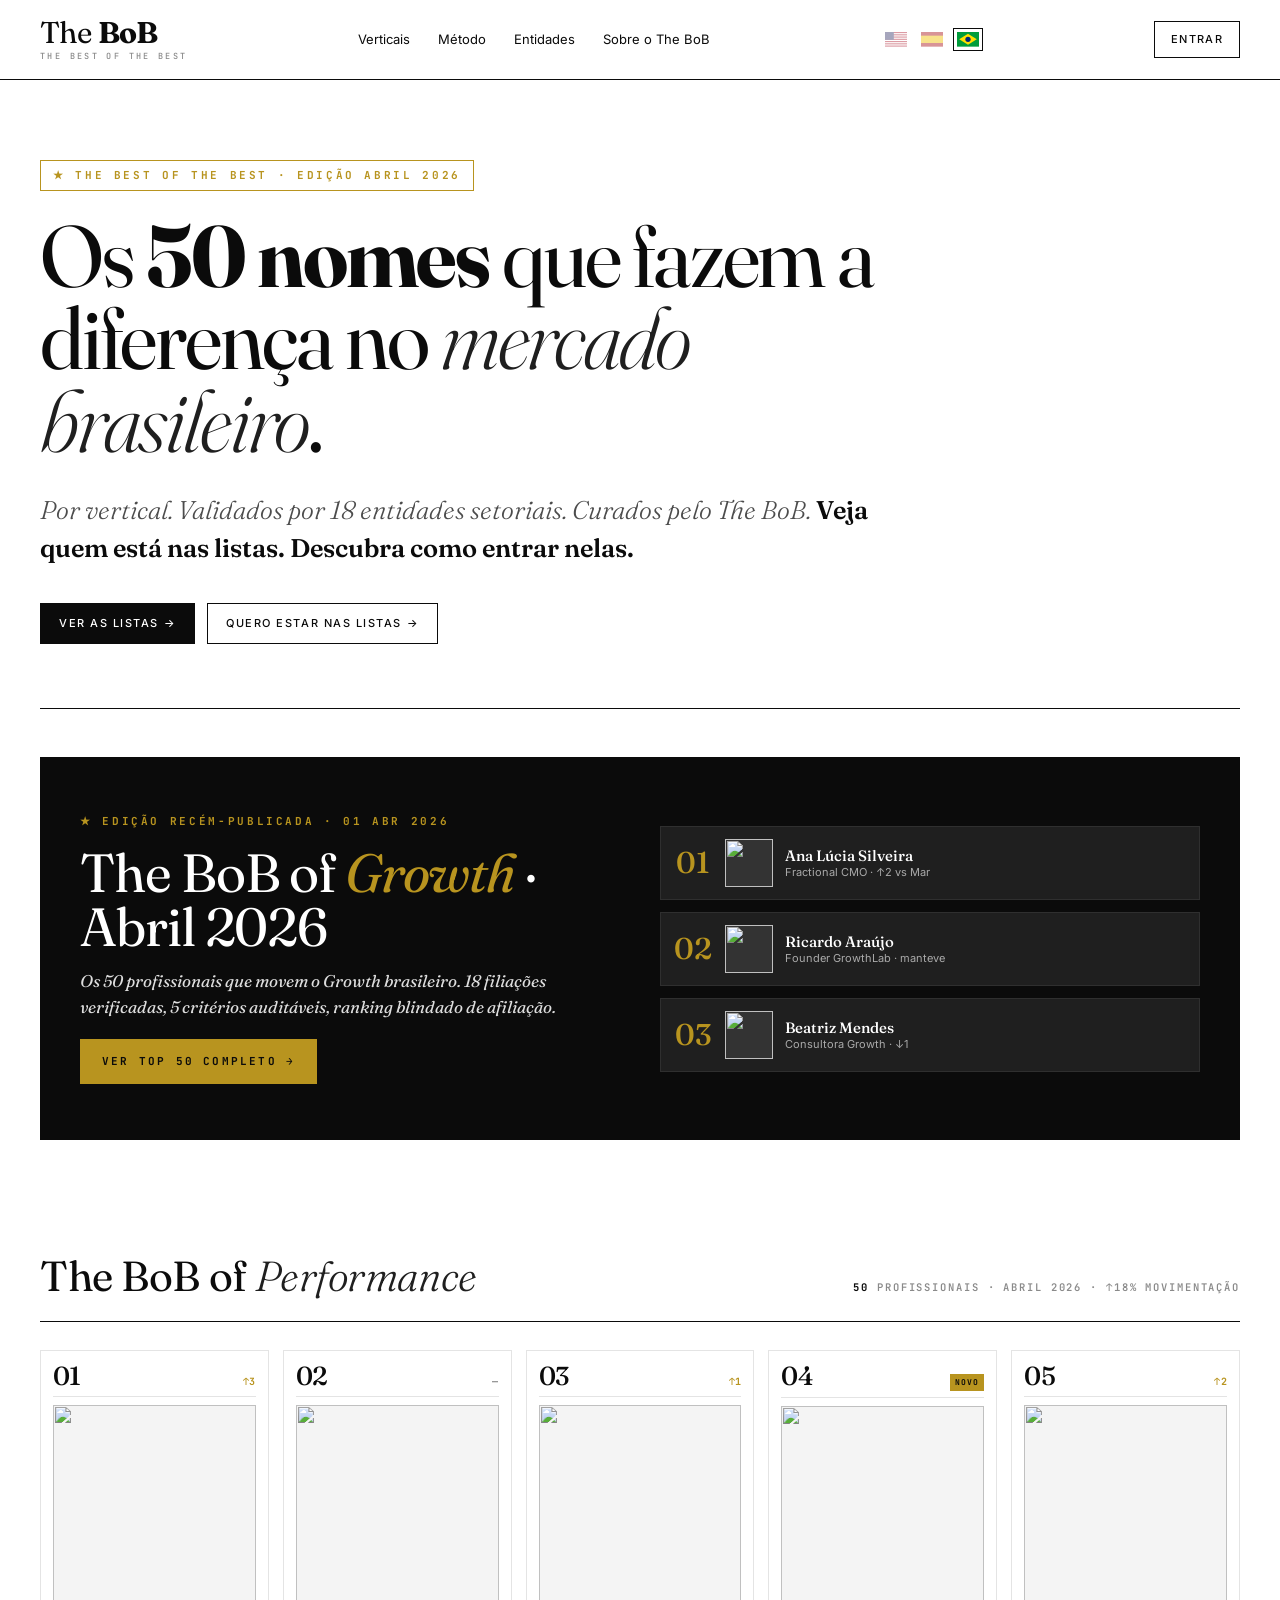
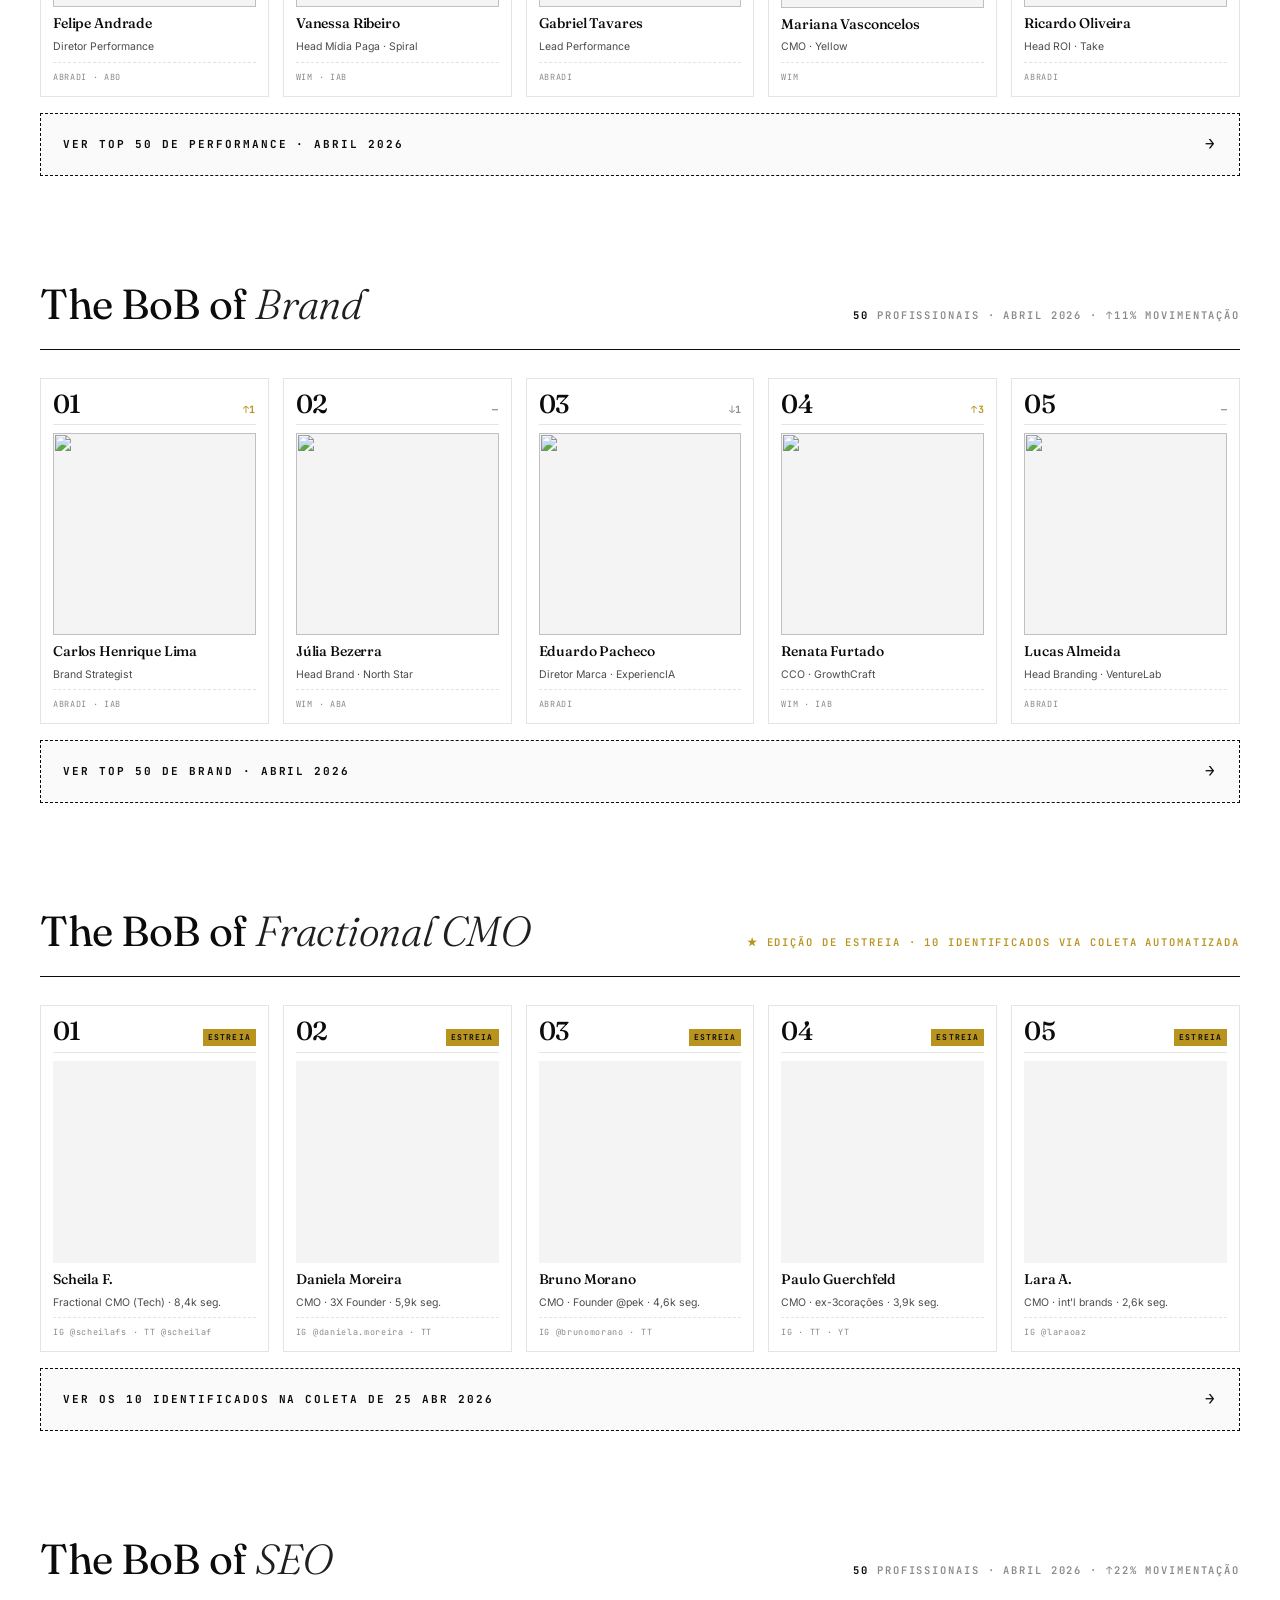
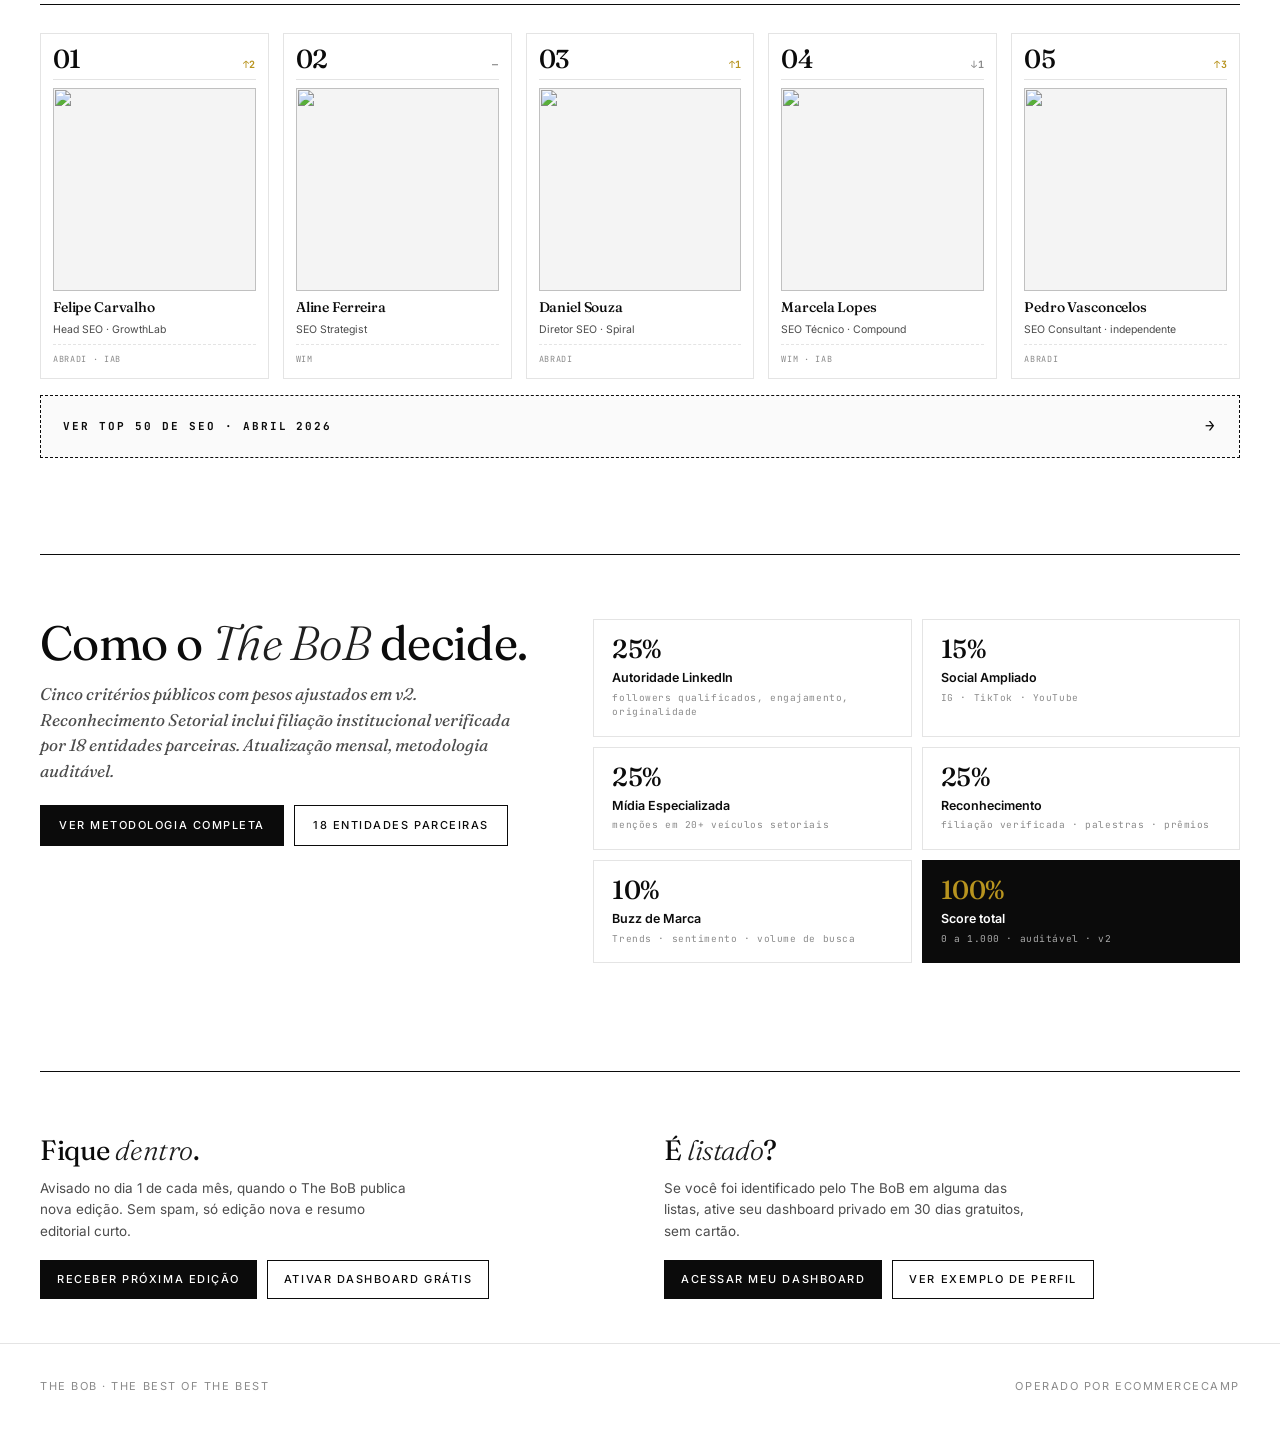
==== commit f6f0de70: "feat(nav): reordena bandeiras EN/ES/PT + protege termos da marca na traducao" ====
--- a/index.html
+++ b/index.html
@@ -25,13 +25,6 @@
       <li><a href="#">Sobre o The BoB</a></li>
     </ul>
     <div class="lang-switcher" role="group" aria-label="Idioma">
-      <a href="?lang=pt" class="active" aria-label="Português" title="Português">
-        <svg viewBox="0 0 30 20" xmlns="http://www.w3.org/2000/svg" aria-hidden="true">
-          <rect width="30" height="20" fill="#009C3B"/>
-          <polygon points="15,2.5 27,10 15,17.5 3,10" fill="#FFDF00"/>
-          <circle cx="15" cy="10" r="3.6" fill="#002776"/>
-        </svg>
-      </a>
       <a href="?lang=en" aria-label="English" title="English">
         <svg viewBox="0 0 30 20" xmlns="http://www.w3.org/2000/svg" aria-hidden="true">
           <rect width="30" height="20" fill="#fff"/>
@@ -51,6 +44,13 @@
           <rect width="30" height="10" y="5" fill="#F1BF00"/>
         </svg>
       </a>
+      <a href="?lang=pt" class="active" aria-label="Português" title="Português">
+        <svg viewBox="0 0 30 20" xmlns="http://www.w3.org/2000/svg" aria-hidden="true">
+          <rect width="30" height="20" fill="#009C3B"/>
+          <polygon points="15,2.5 27,10 15,17.5 3,10" fill="#FFDF00"/>
+          <circle cx="15" cy="10" r="3.6" fill="#002776"/>
+        </svg>
+      </a>
     </div>
     <a href="dashboard.html" class="nav-cta">Entrar</a>
   </div>
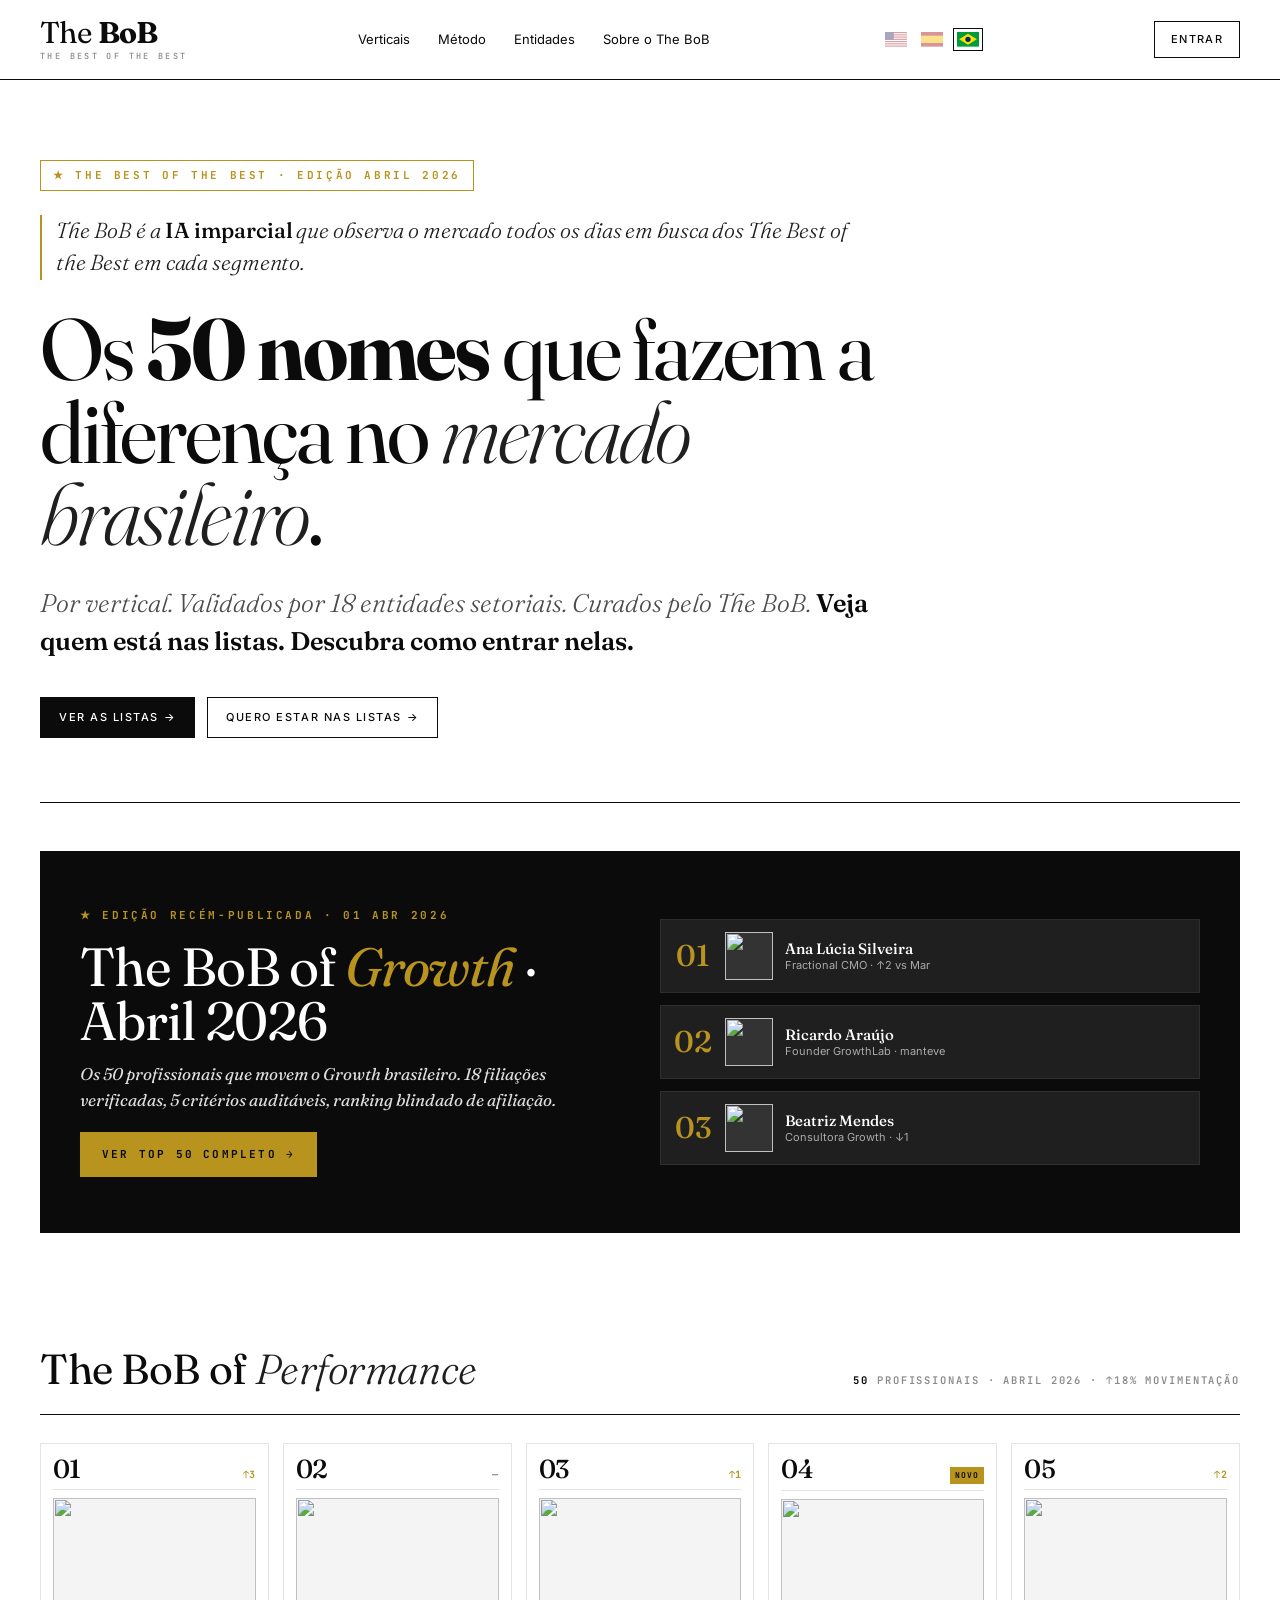
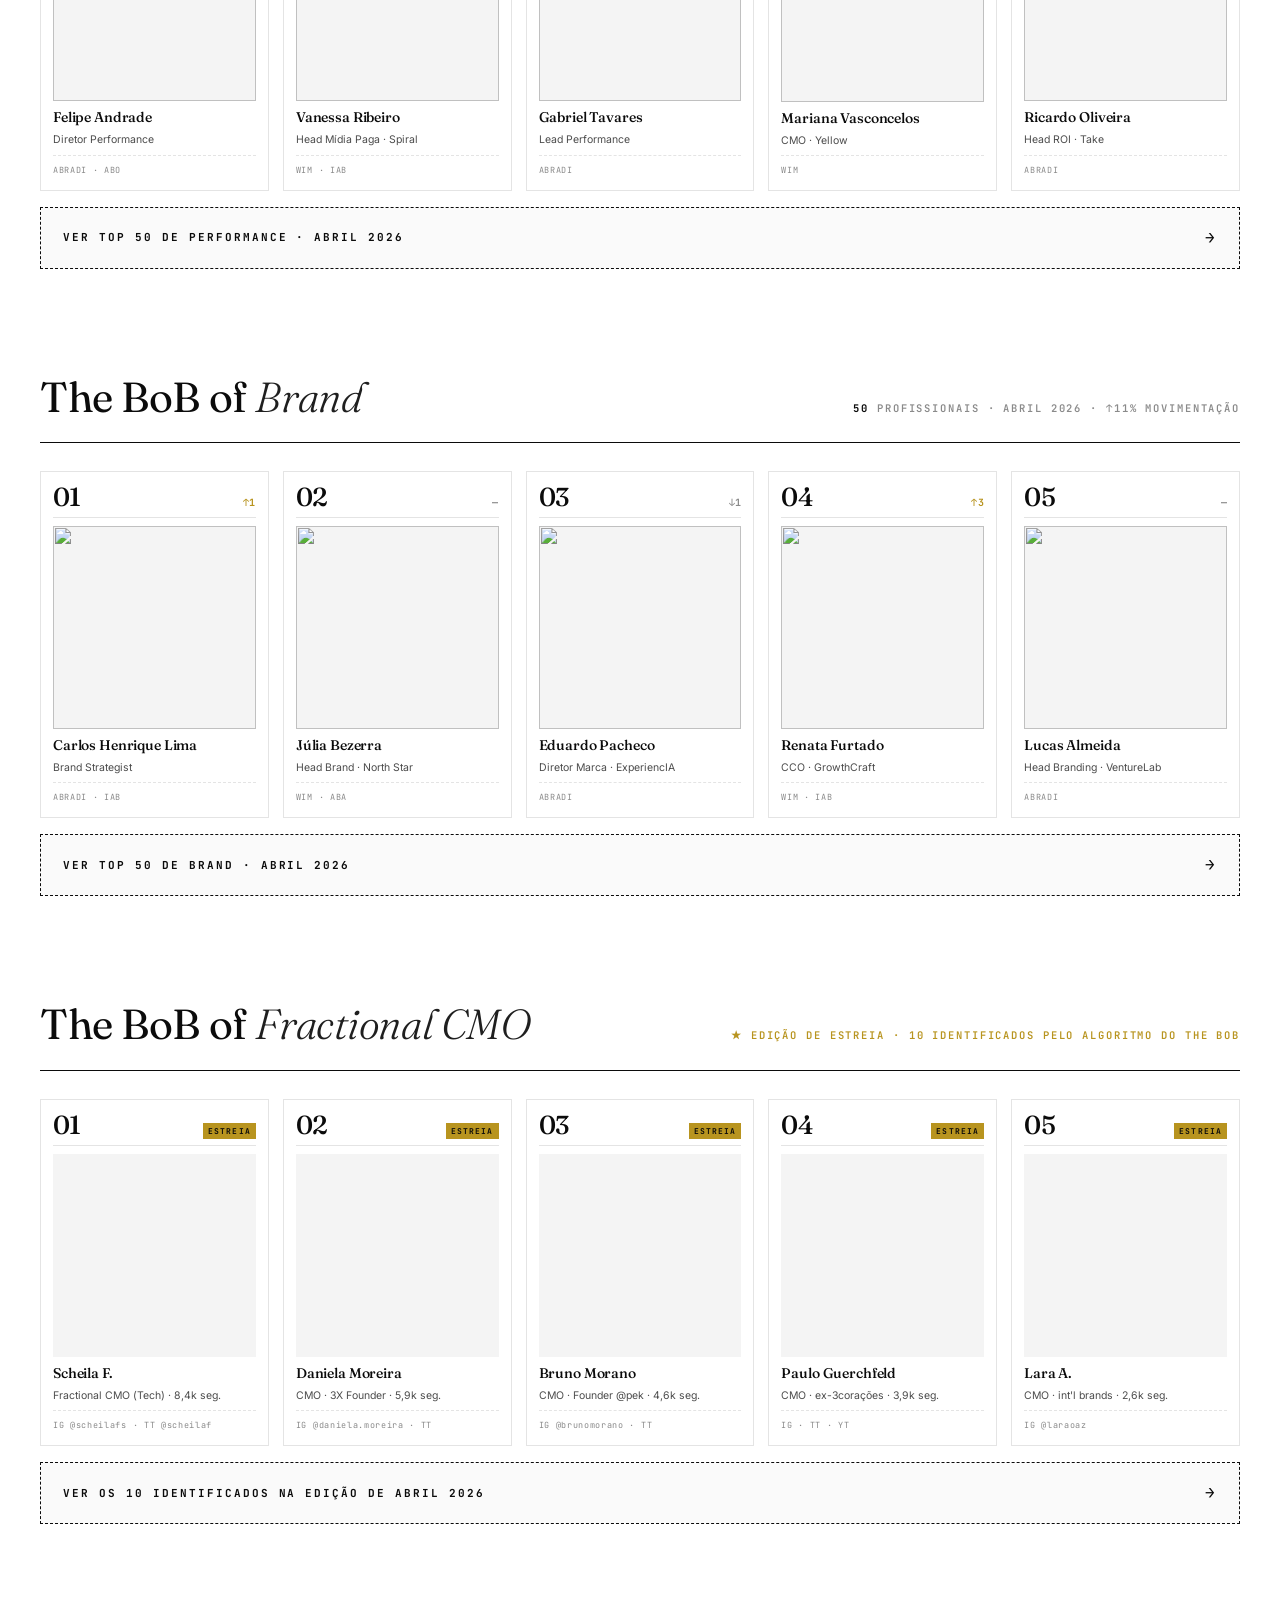
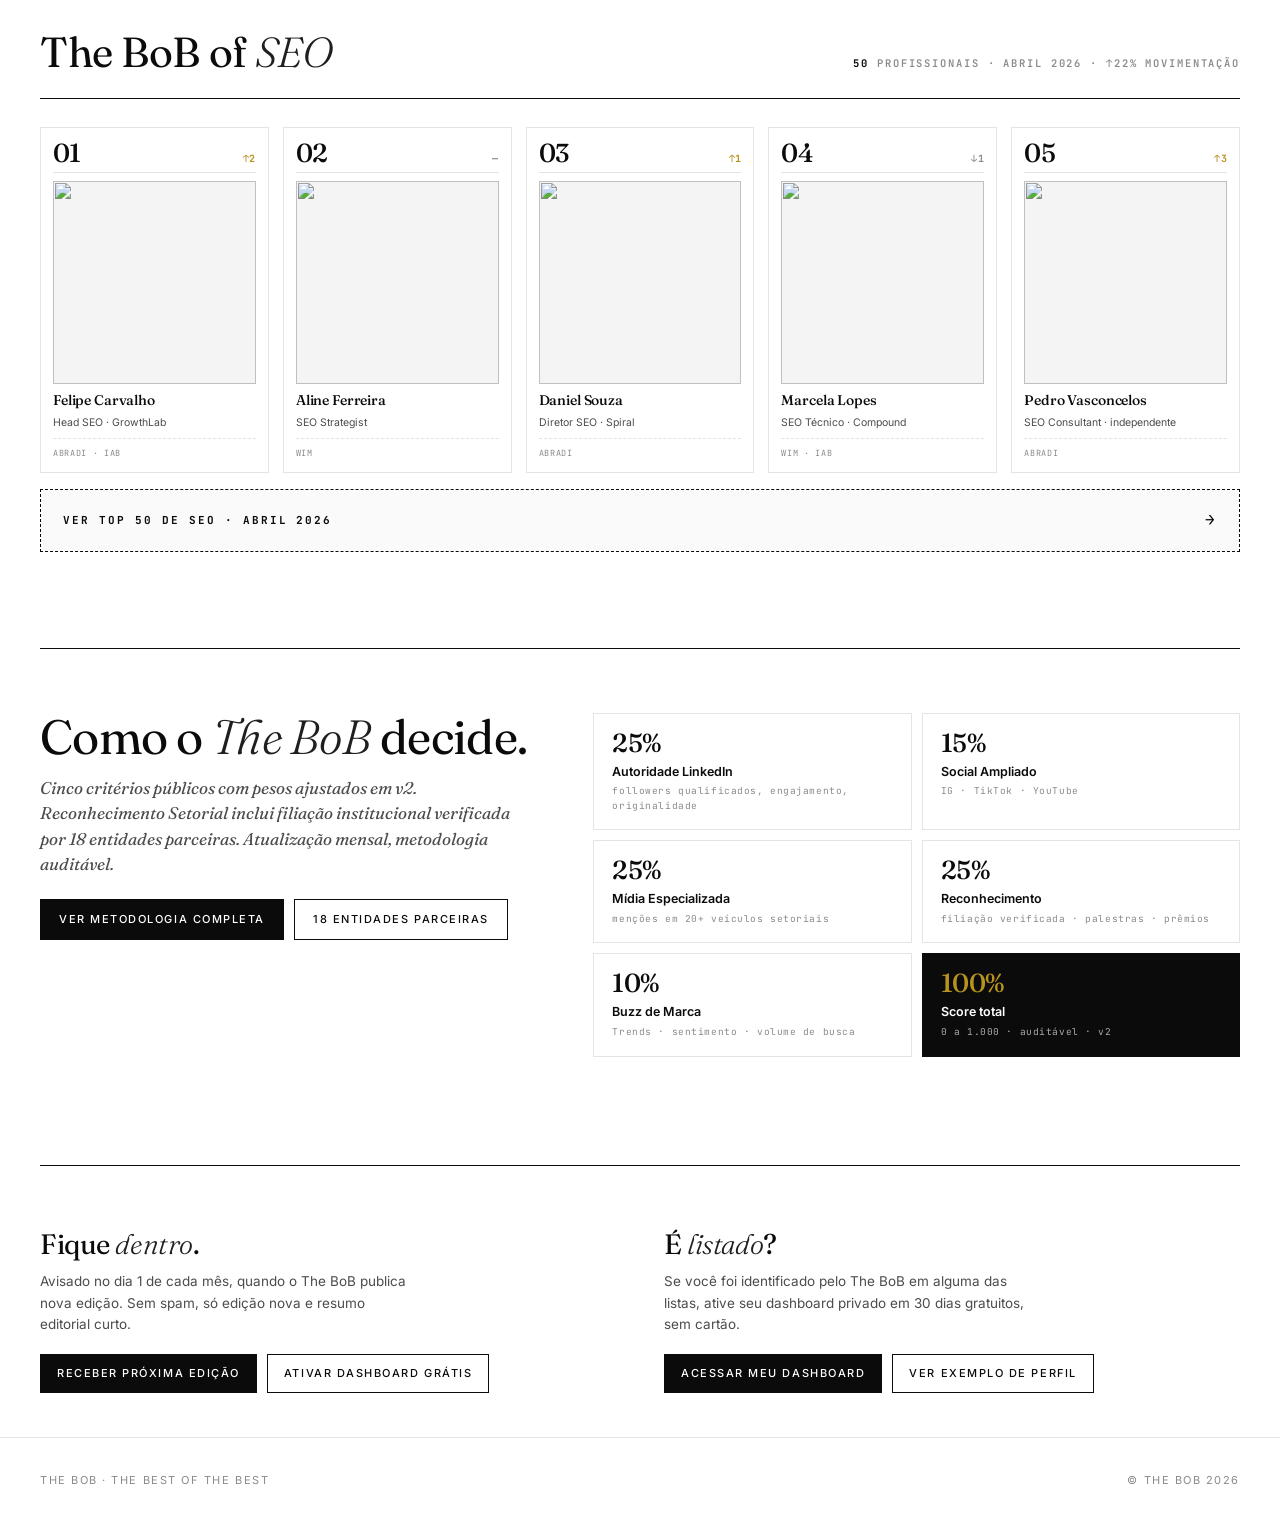
==== commit def7daaf: "copy: manifesto editorial padrao no hero das paginas publicas (index, growth, fractional)" ====
--- a/index.html
+++ b/index.html
@@ -14,7 +14,7 @@
 
 <header class="nav">
   <div class="container">
-    <a href="index.html" class="logo">
+    <a href="index.html" class="logo" data-no-translate>
       <span class="brand">The <strong>BoB</strong></span>
       <span class="tagline">The Best of the Best</span>
     </a>
@@ -62,6 +62,7 @@
     <!-- HERO -->
     <section class="home-hero">
       <span class="h-eyebrow">★ The Best of the Best · Edição Abril 2026</span>
+      <p class="h-manifesto">The BoB é a <em>IA imparcial</em> que observa o mercado todos os dias em busca dos The Best of the Best em cada segmento.</p>
       <h1>Os <strong>50 nomes</strong> que fazem a diferença no <em>mercado brasileiro</em>.</h1>
       <p class="h-lede">Por vertical. Validados por 18 entidades setoriais. Curados pelo The BoB. <strong>Veja quem está nas listas. Descubra como entrar nelas.</strong></p>
       <div class="h-ctas">
@@ -204,11 +205,11 @@
       </a>
     </section>
 
-    <!-- PREVIEW FRACTIONAL CMO (DADOS REAIS · 25 Abr 2026) -->
+    <!-- PREVIEW FRACTIONAL CMO (DADOS REAIS · ABRIL 2026) -->
     <section class="preview-list-section">
       <div class="preview-head">
         <h2>The BoB of <em>Fractional CMO</em></h2>
-        <span class="preview-badge new">★ Edição de estreia · 10 identificados via coleta automatizada</span>
+        <span class="preview-badge new">★ Edição de estreia · 10 identificados pelo algoritmo do The BoB</span>
       </div>
       <div class="preview-top5">
         <a href="fractional.html" class="preview-card">
@@ -248,7 +249,7 @@
         </a>
       </div>
       <a href="fractional.html" class="preview-cta">
-        <span>Ver os 10 identificados na coleta de 25 Abr 2026</span>
+        <span>Ver os 10 identificados na edição de Abril 2026</span>
         <span class="pc-arrow">→</span>
       </a>
     </section>
@@ -372,7 +373,7 @@
 <footer class="global-footer">
   <div class="container">
     <span>The BoB · The Best of the Best</span>
-    <span>Operado por ecommerceCAMP</span>
+    <span>© The BoB 2026</span>
   </div>
 </footer>
 
--- a/styles.css
+++ b/styles.css
@@ -1239,6 +1239,25 @@
 }
 .home-hero h1 em { font-style: italic; color: var(--ink-2); font-weight: 300; }
 .home-hero h1 strong { font-weight: 700; color: var(--ink); }
+/* Manifesto editorial reutilizável em qualquer hero público */
+.h-manifesto {
+  font-family: 'Fraunces', serif;
+  font-style: italic;
+  font-weight: 300;
+  font-size: clamp(17px, 1.7vw, 22px);
+  line-height: 1.5;
+  letter-spacing: -0.005em;
+  color: var(--ink-2);
+  max-width: 58ch;
+  margin: 0 0 28px;
+  padding-left: 14px;
+  border-left: 2px solid var(--gold);
+}
+.h-manifesto em {
+  font-style: normal;
+  font-weight: 500;
+  color: var(--ink);
+}
 .home-hero .h-lede strong { font-weight: 600; color: var(--ink); font-style: normal; }
 .home-hero .h-lede {
   font-family: 'Fraunces', serif;
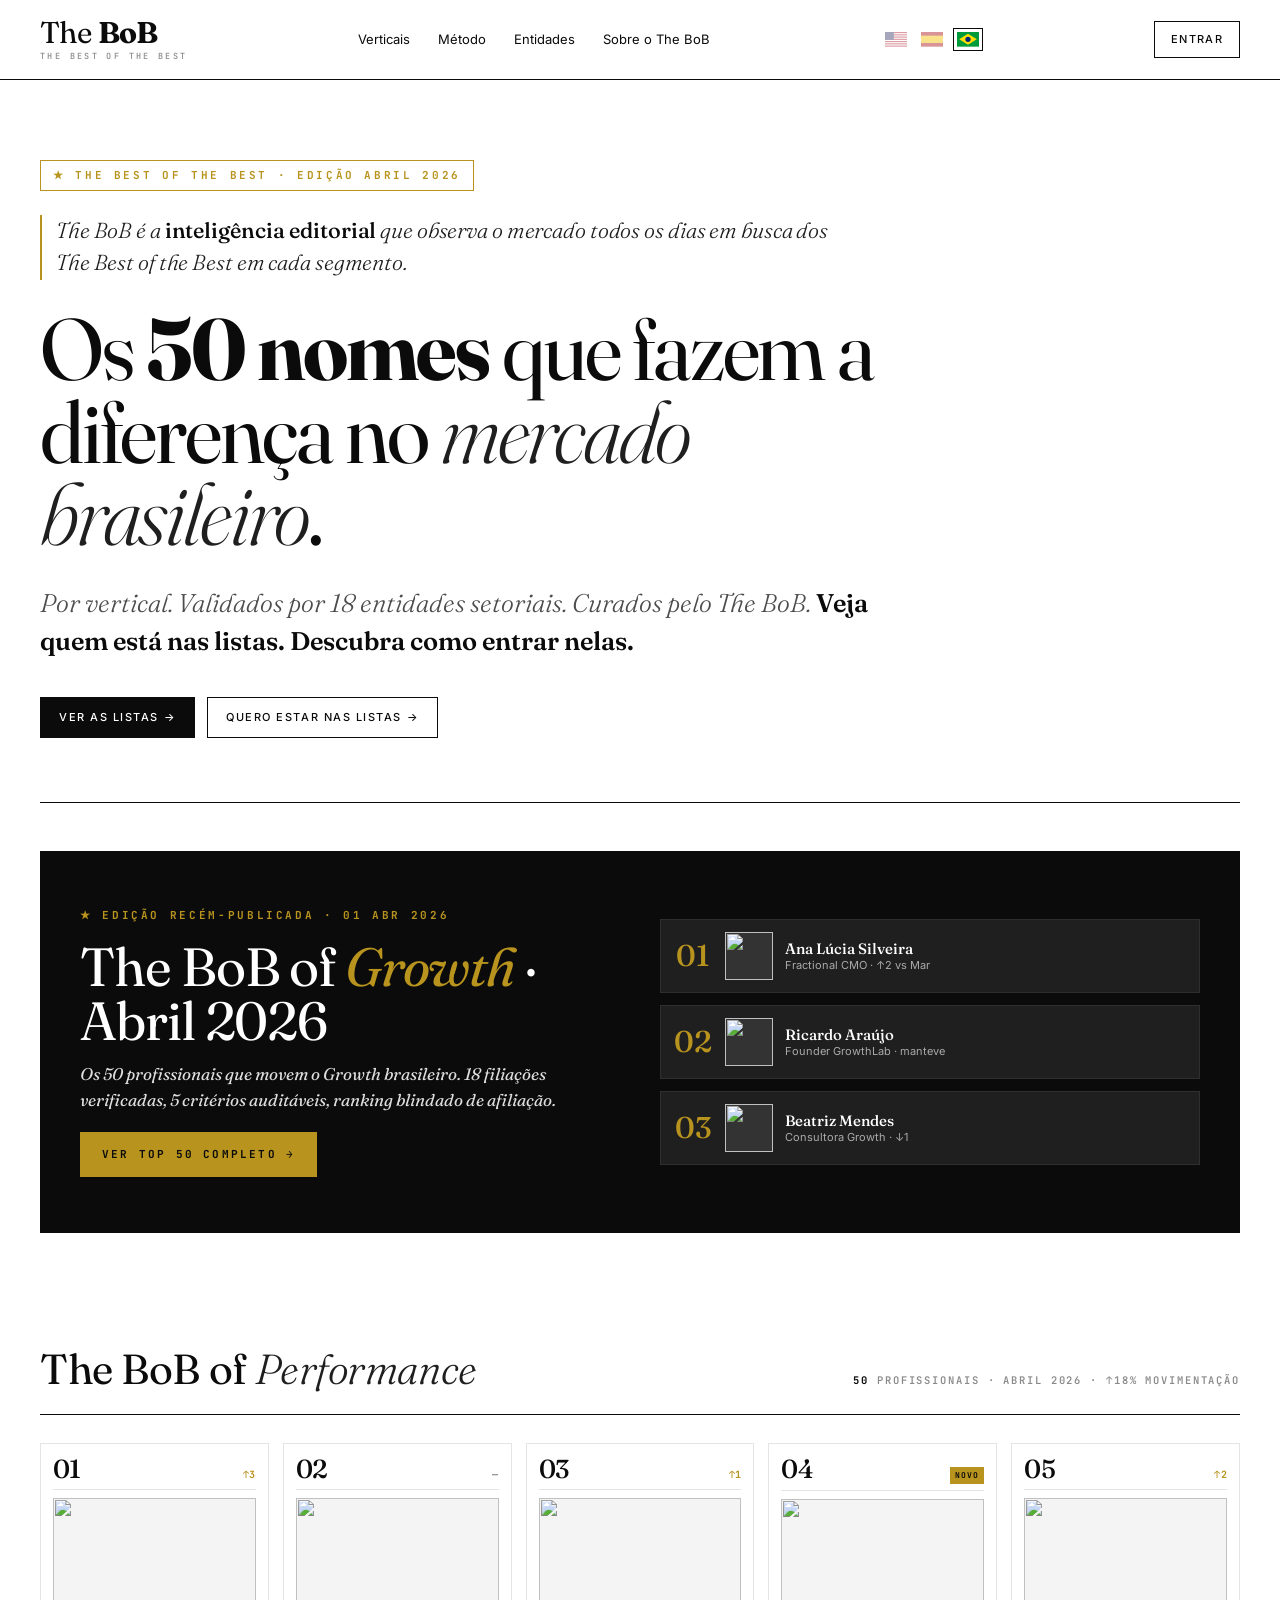
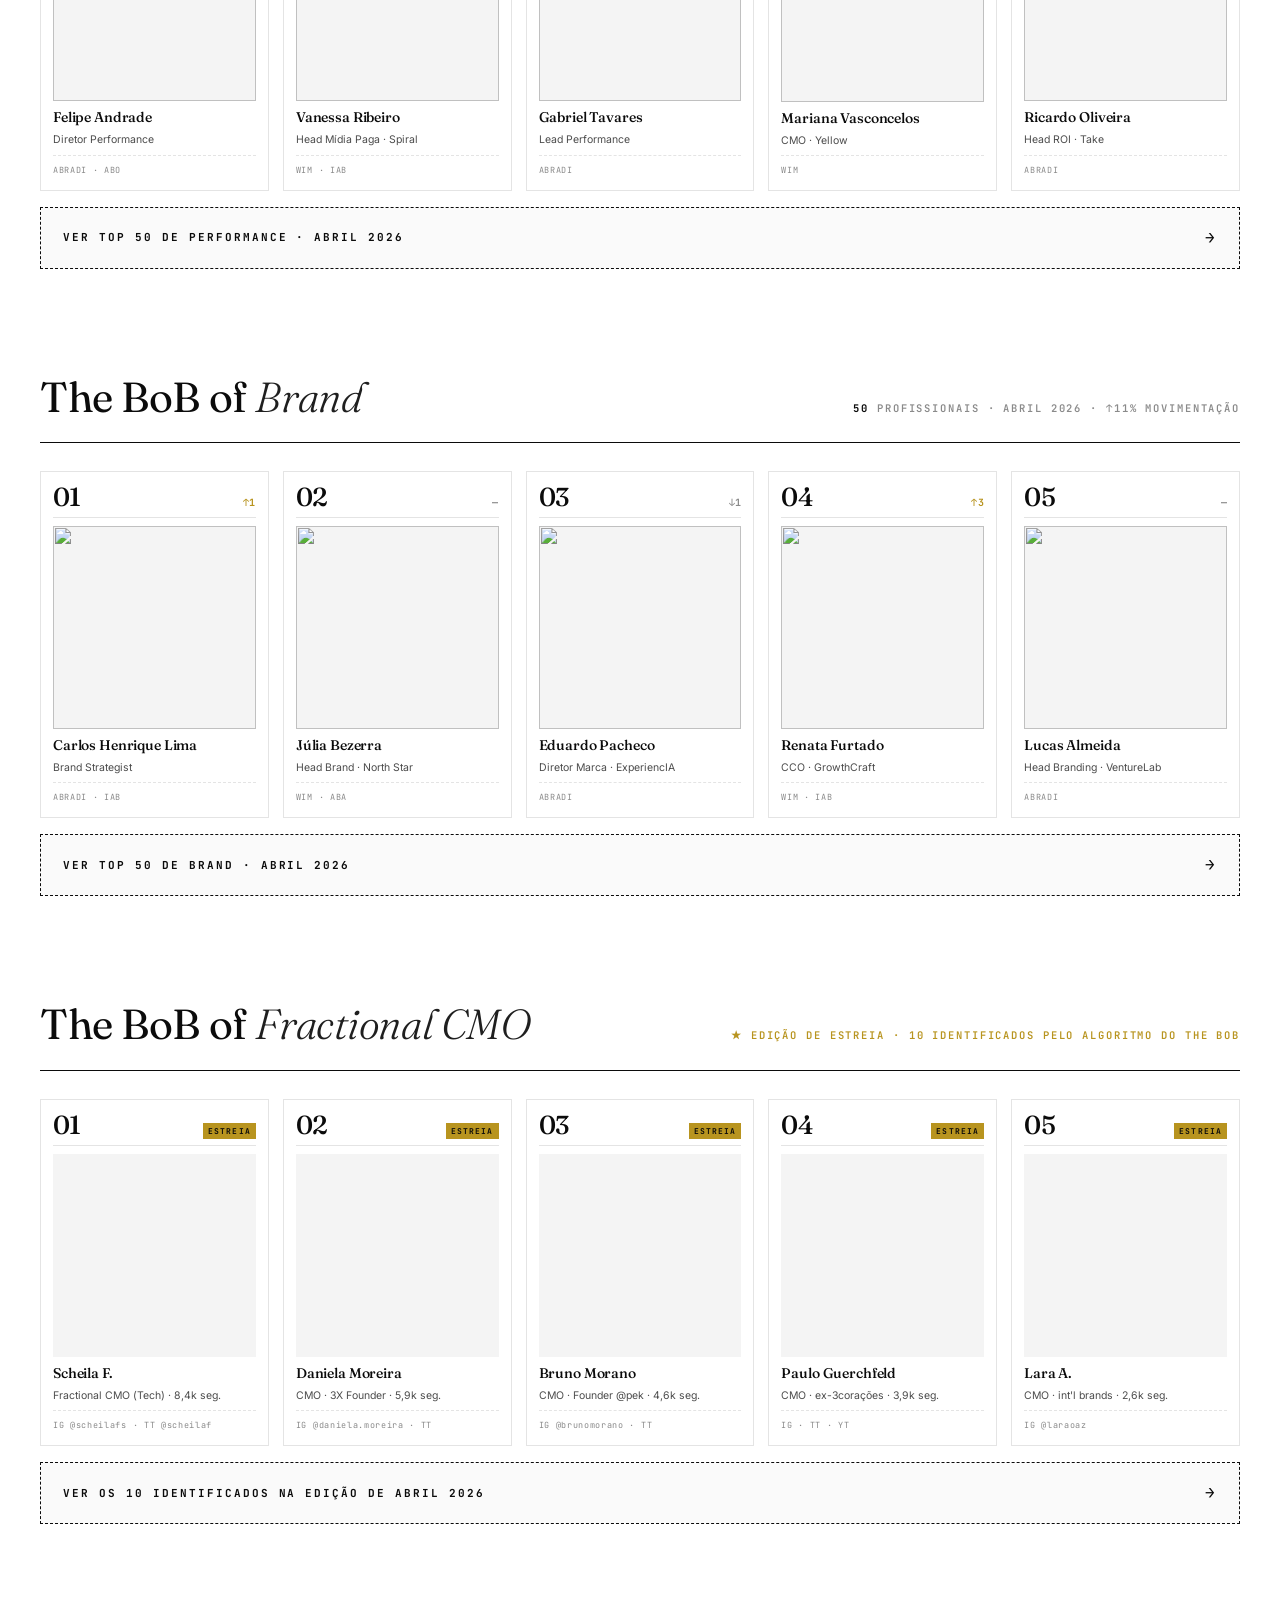
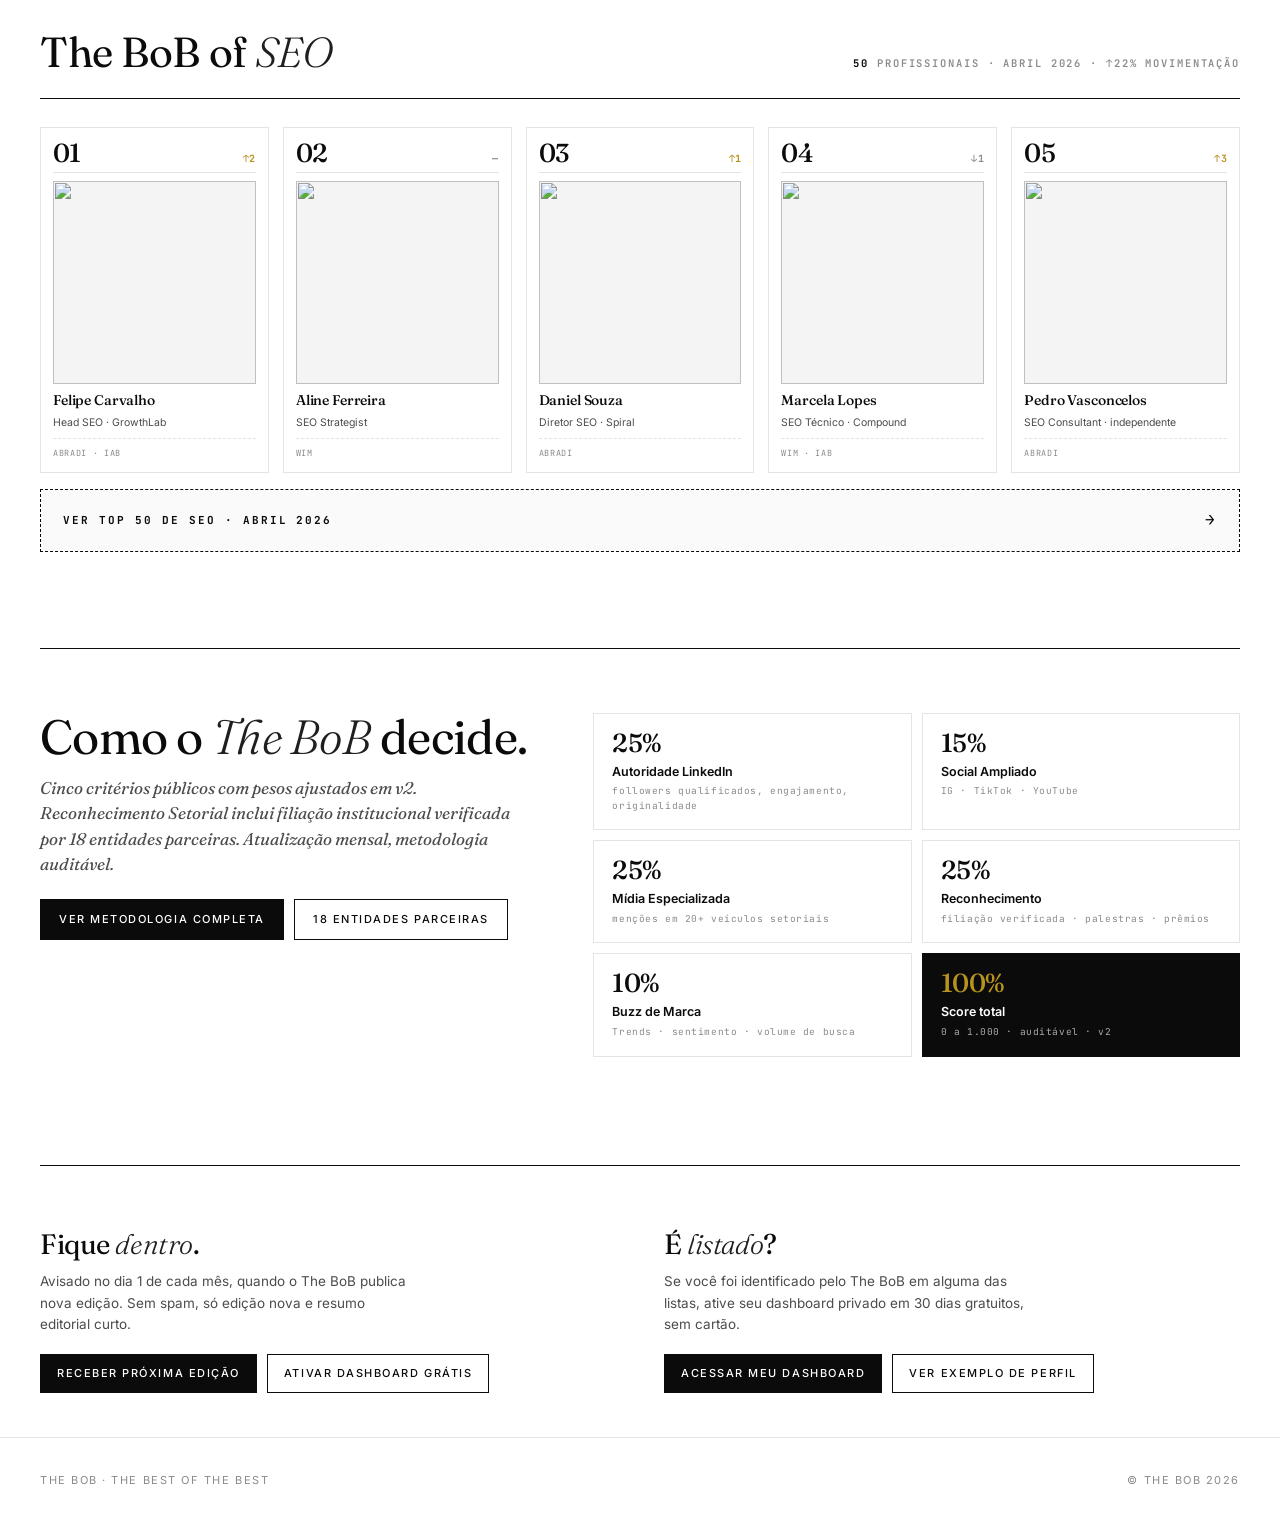
==== commit 31602eba: "copy: manifesto editorial troca 'IA imparcial' por 'inteligência editorial' nas 3 paginas publicas" ====
--- a/index.html
+++ b/index.html
@@ -62,7 +62,7 @@
     <!-- HERO -->
     <section class="home-hero">
       <span class="h-eyebrow">★ The Best of the Best · Edição Abril 2026</span>
-      <p class="h-manifesto">The BoB é a <em>IA imparcial</em> que observa o mercado todos os dias em busca dos The Best of the Best em cada segmento.</p>
+      <p class="h-manifesto">The BoB é a <em>inteligência editorial</em> que observa o mercado todos os dias em busca dos The Best of the Best em cada segmento.</p>
       <h1>Os <strong>50 nomes</strong> que fazem a diferença no <em>mercado brasileiro</em>.</h1>
       <p class="h-lede">Por vertical. Validados por 18 entidades setoriais. Curados pelo The BoB. <strong>Veja quem está nas listas. Descubra como entrar nelas.</strong></p>
       <div class="h-ctas">
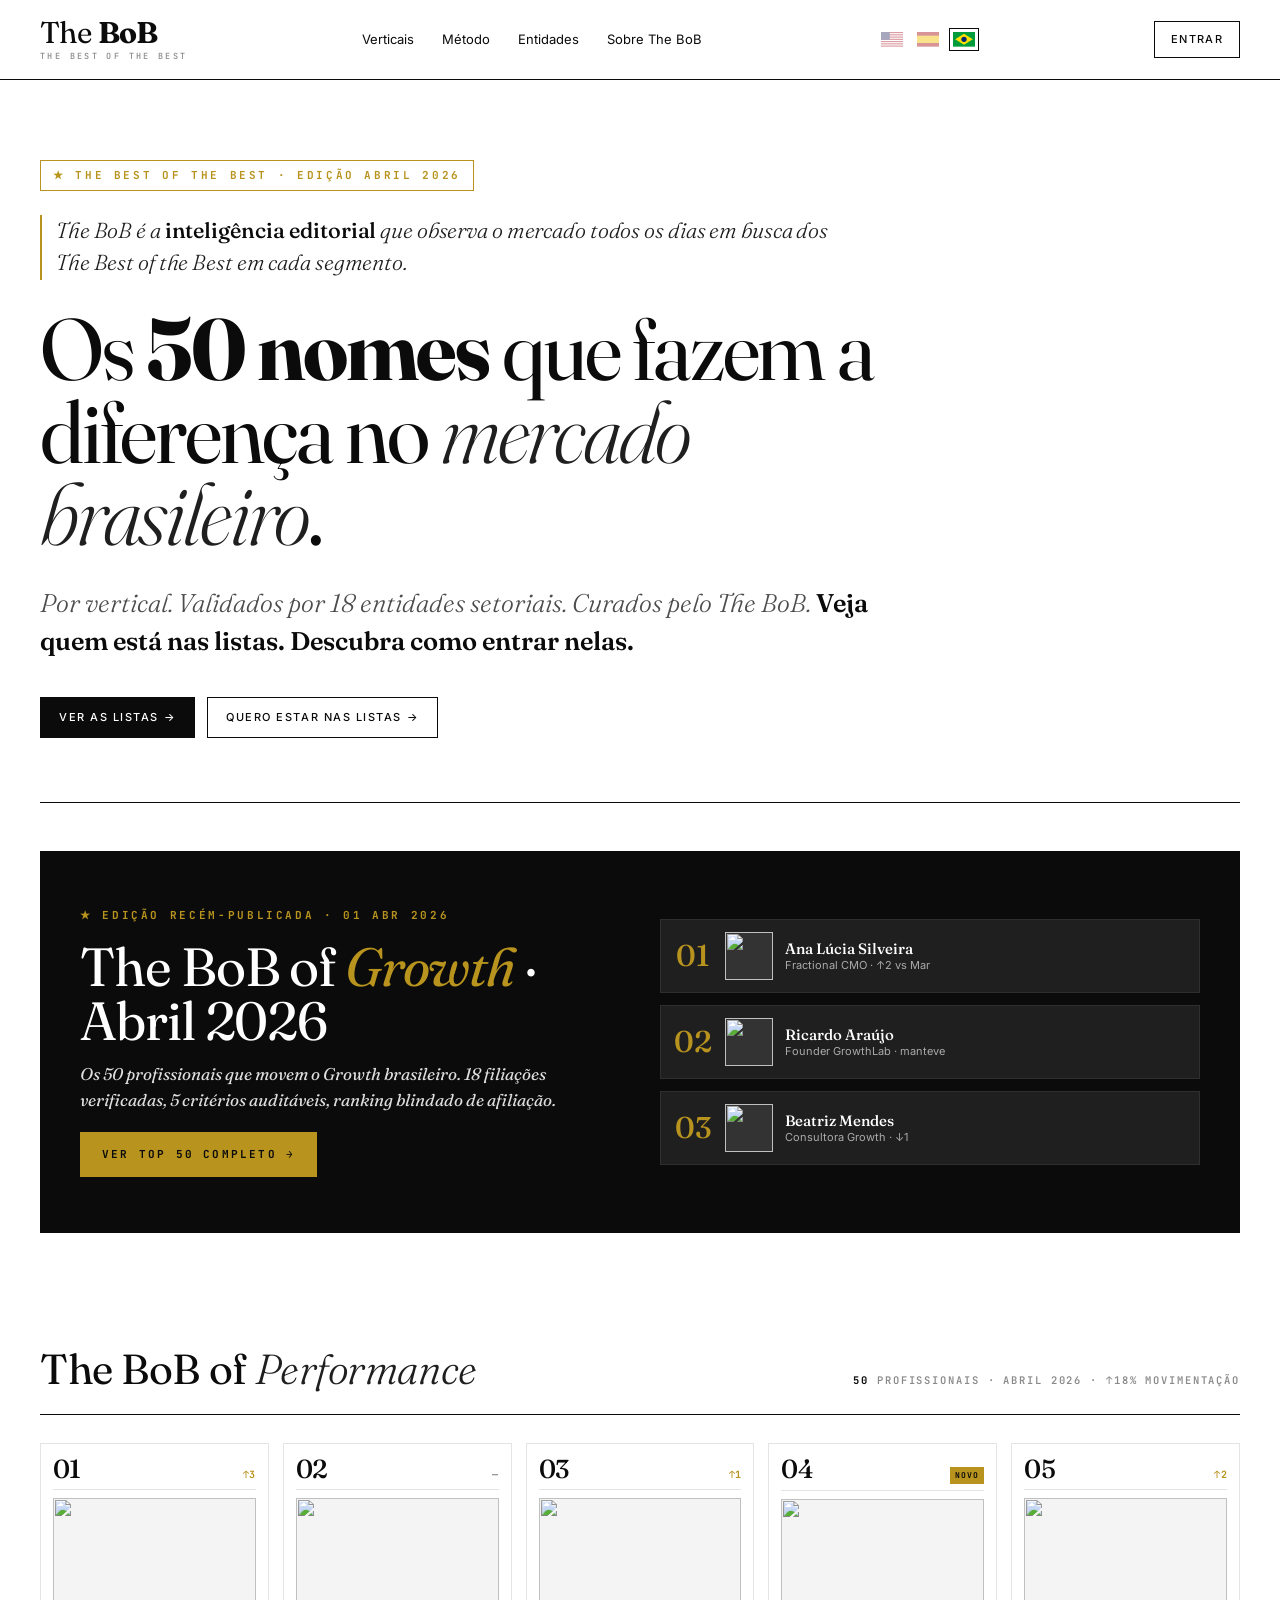
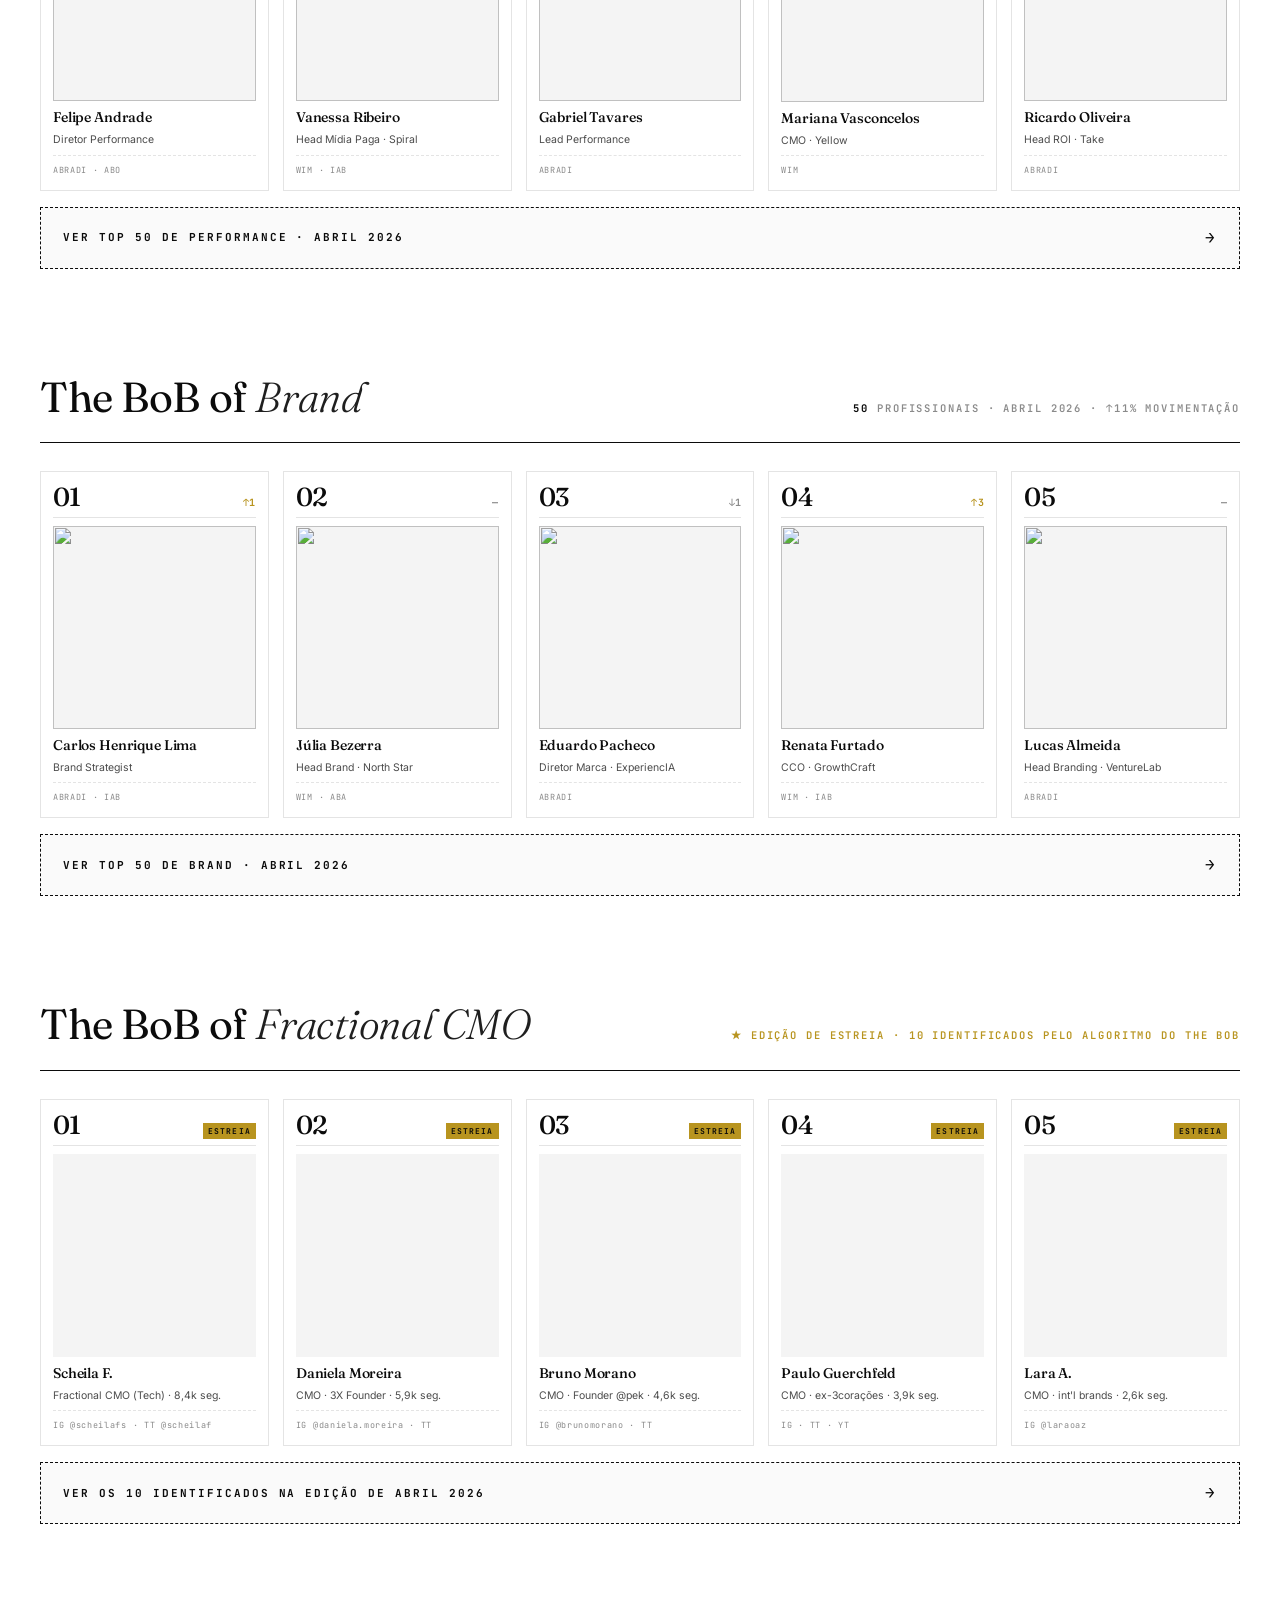
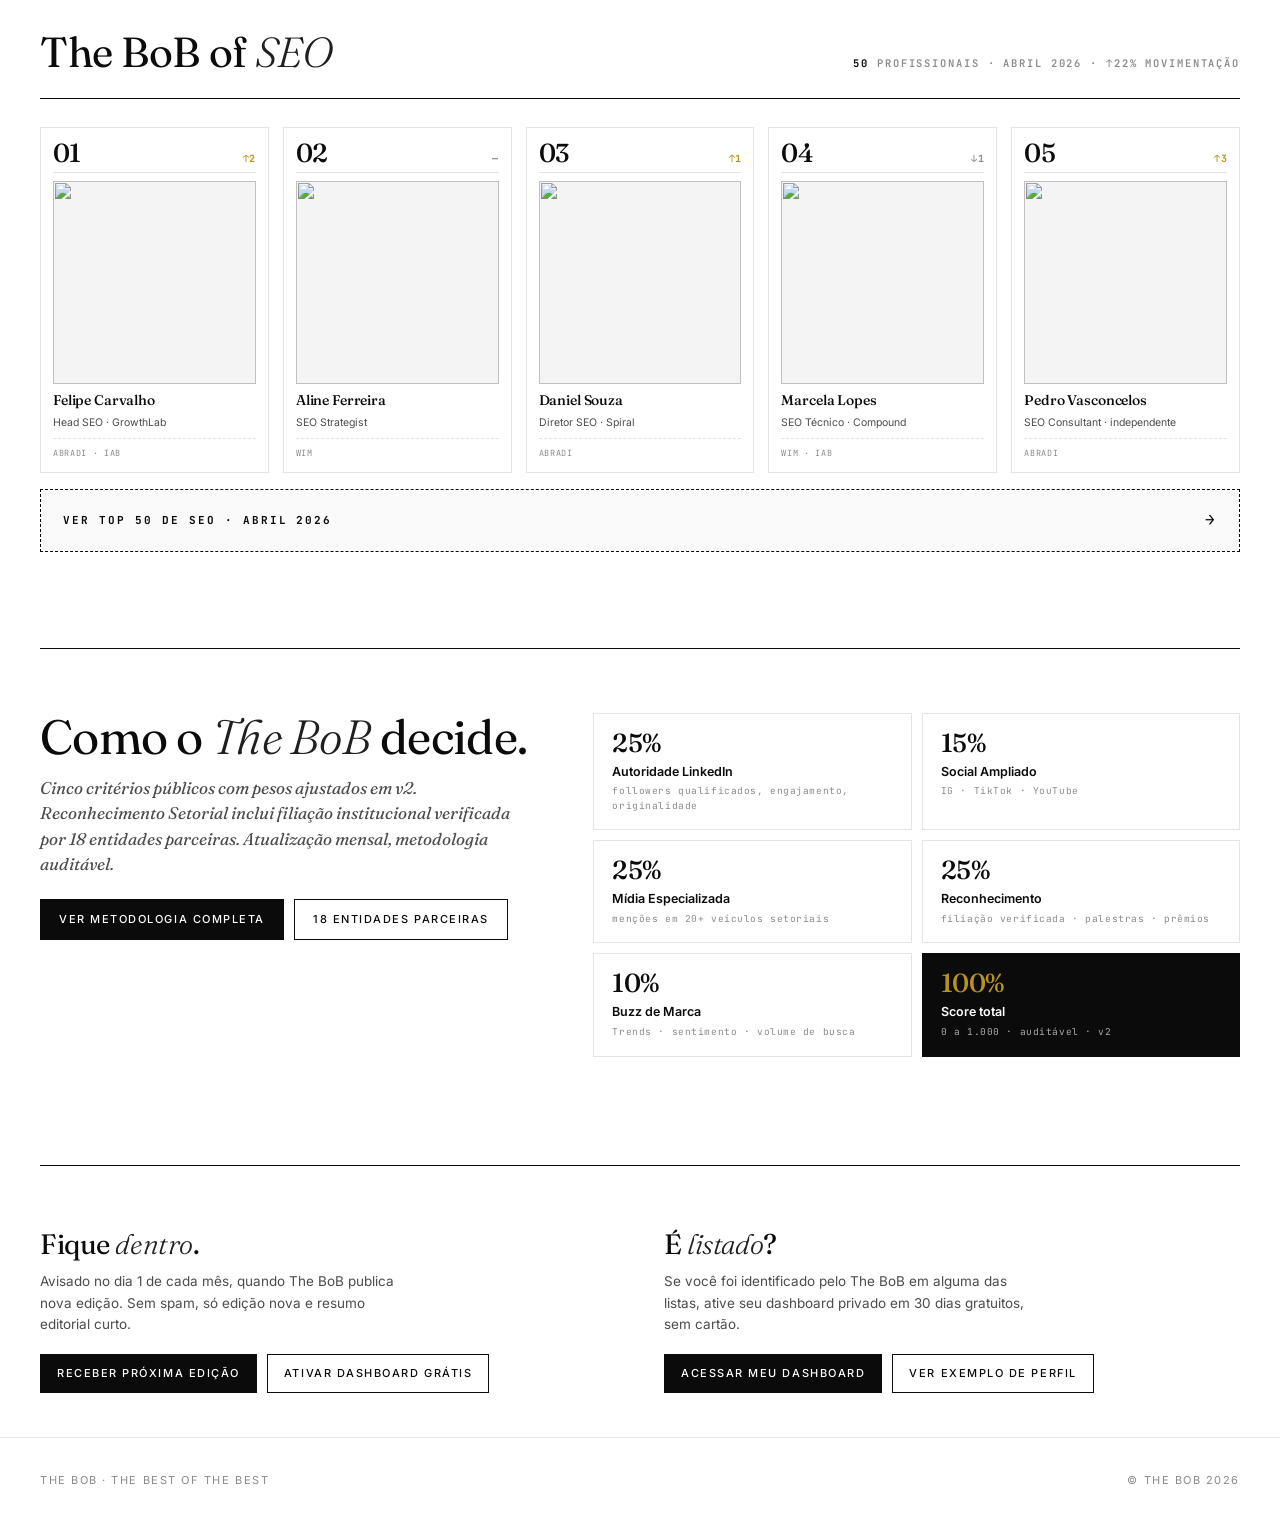
==== commit 4c5aa2cf: "copy: remove artigo duplo (O The BoB → The BoB) em 18 ocorrencias de 7 arquivos" ====
--- a/index.html
+++ b/index.html
@@ -22,7 +22,7 @@
       <li><a href="index.html">Verticais</a></li>
       <li><a href="#">Método</a></li>
       <li><a href="#">Entidades</a></li>
-      <li><a href="#">Sobre o The BoB</a></li>
+      <li><a href="#">Sobre The BoB</a></li>
     </ul>
     <div class="lang-switcher" role="group" aria-label="Idioma">
       <a href="?lang=en" aria-label="English" title="English">
@@ -351,7 +351,7 @@
     <section class="edition-footer">
       <div>
         <h3>Fique <em>dentro</em>.</h3>
-        <p>Avisado no dia 1 de cada mês, quando o The BoB publica nova edição. Sem spam, só edição nova e resumo editorial curto.</p>
+        <p>Avisado no dia 1 de cada mês, quando The BoB publica nova edição. Sem spam, só edição nova e resumo editorial curto.</p>
         <div class="footer-ctas">
           <a href="#" class="primary">Receber próxima edição</a>
           <a href="dashboard.html">Ativar dashboard grátis</a>
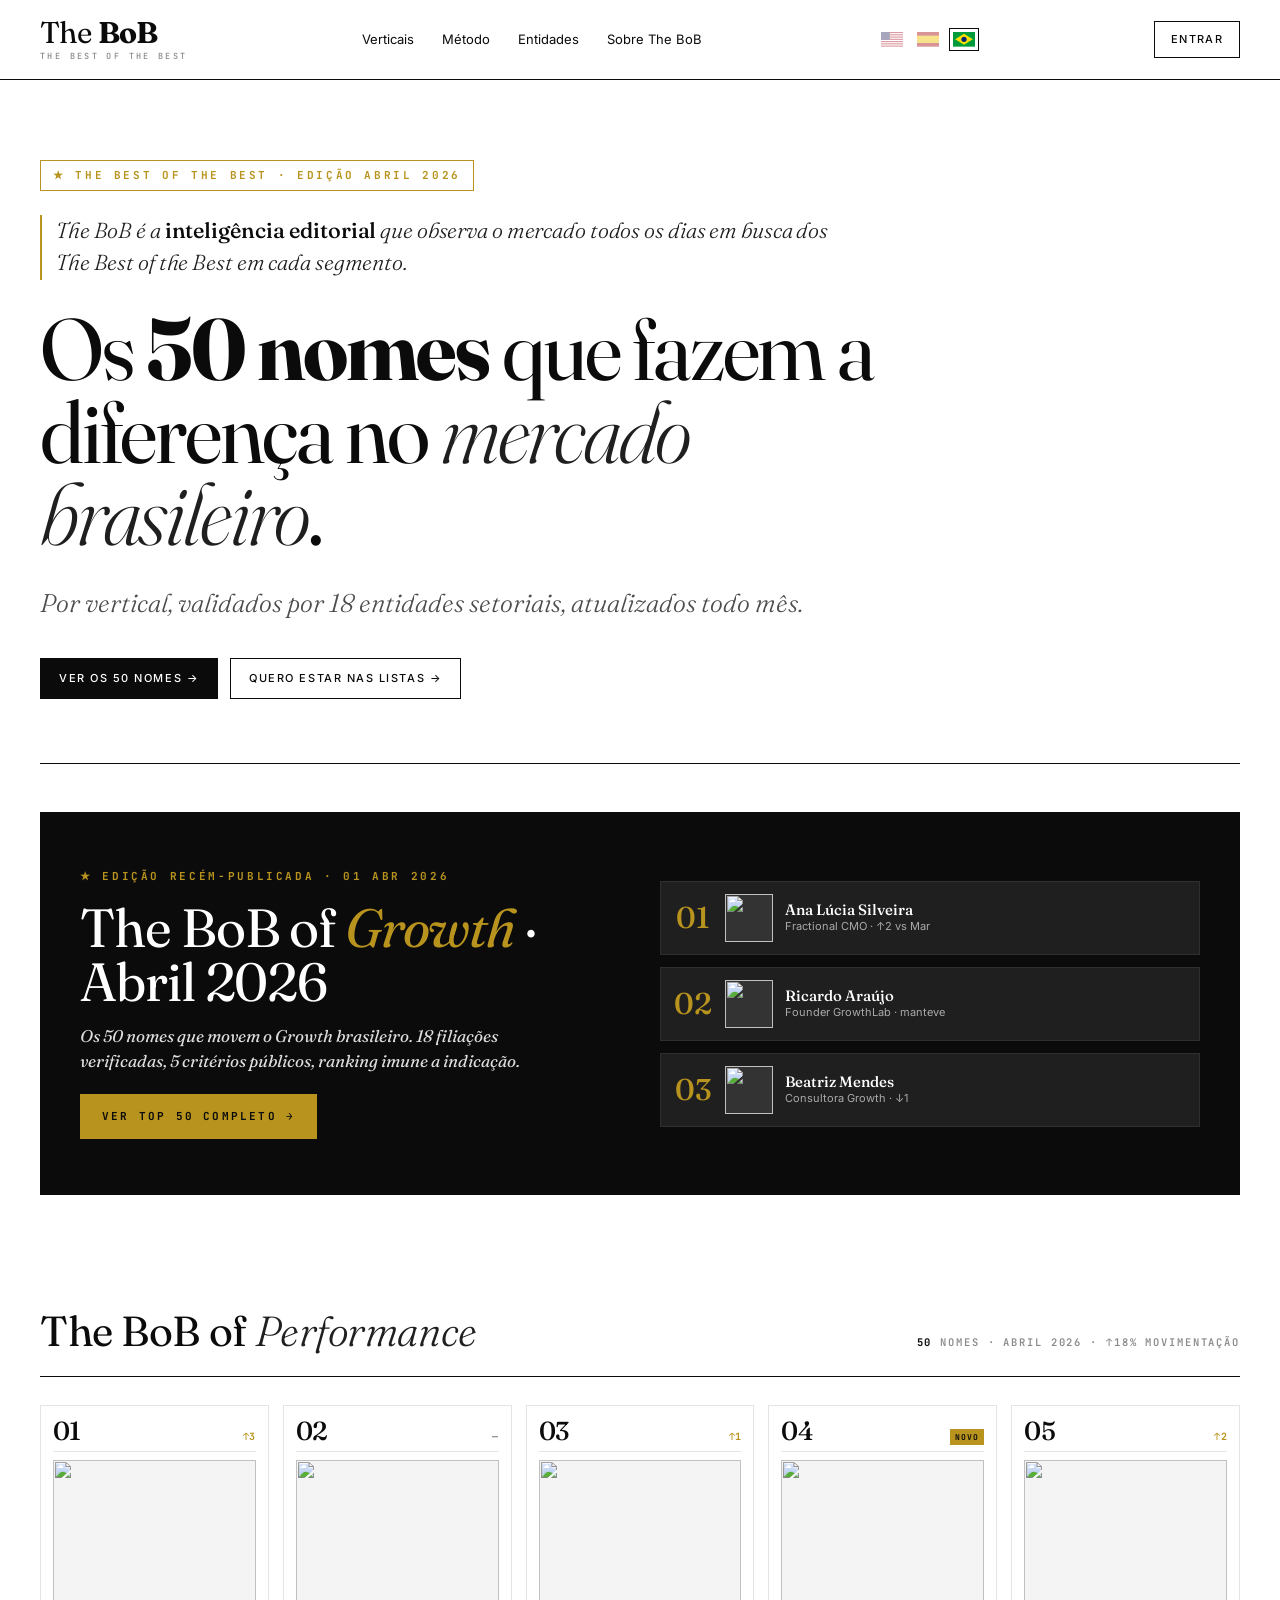
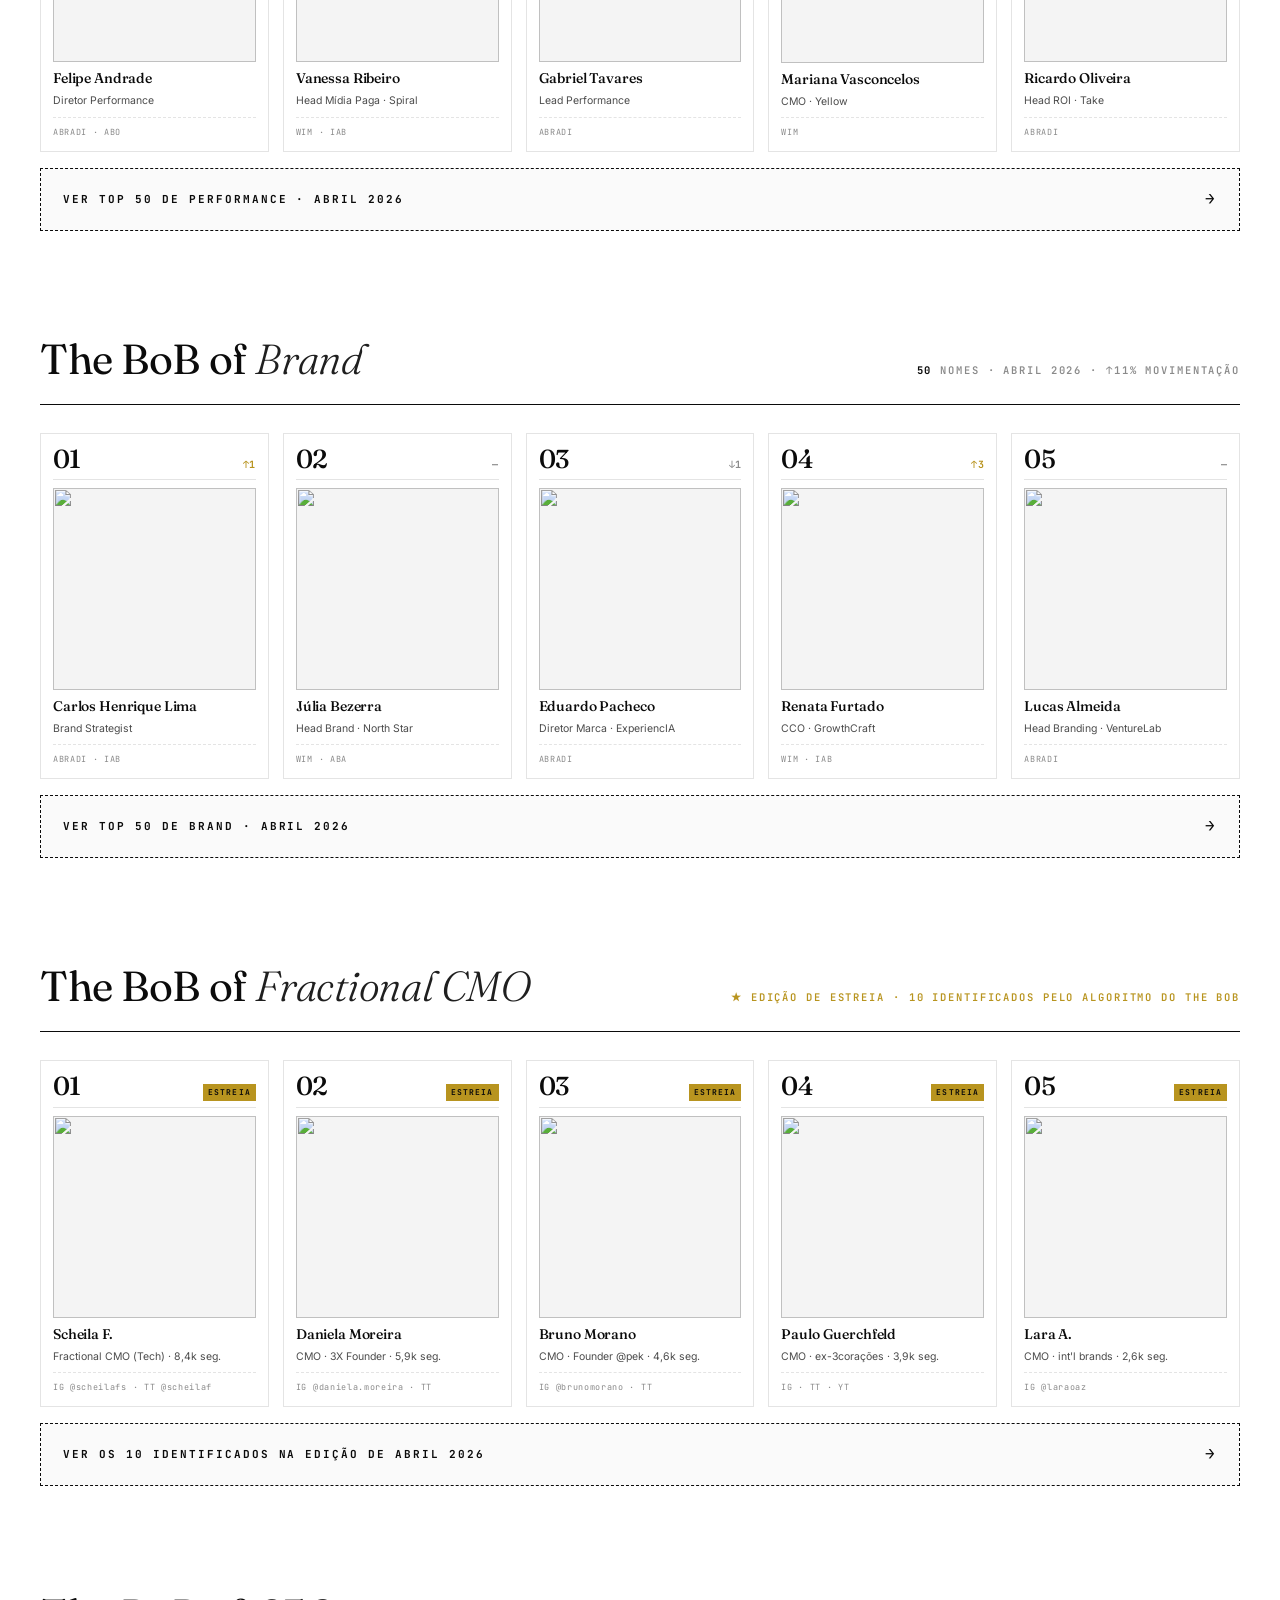
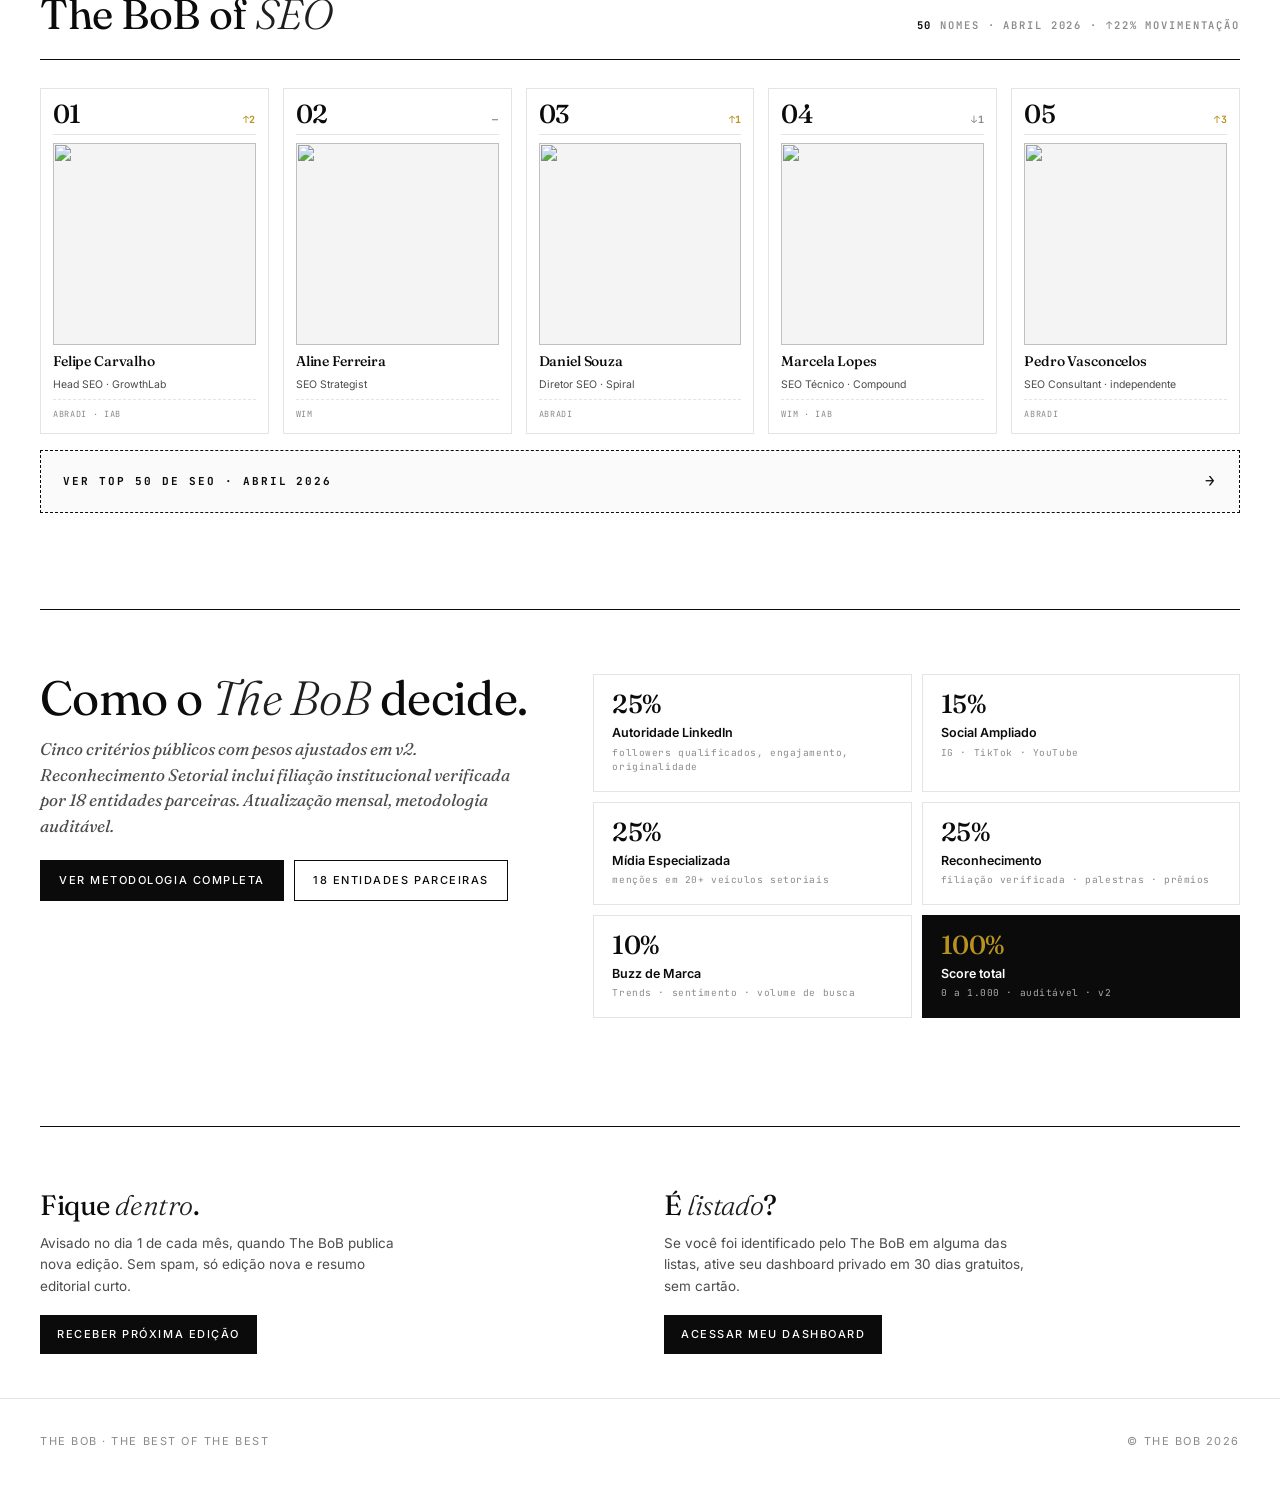
==== commit f5fadbac: "copy: separa publico de pago, CTAs de afiliacao saem dos perfis publicos e ficam so no dashboard pri" ====
--- a/index.html
+++ b/index.html
@@ -64,9 +64,9 @@
       <span class="h-eyebrow">★ The Best of the Best · Edição Abril 2026</span>
       <p class="h-manifesto">The BoB é a <em>inteligência editorial</em> que observa o mercado todos os dias em busca dos The Best of the Best em cada segmento.</p>
       <h1>Os <strong>50 nomes</strong> que fazem a diferença no <em>mercado brasileiro</em>.</h1>
-      <p class="h-lede">Por vertical. Validados por 18 entidades setoriais. Curados pelo The BoB. <strong>Veja quem está nas listas. Descubra como entrar nelas.</strong></p>
+      <p class="h-lede">Por vertical, validados por 18 entidades setoriais, atualizados todo mês.</p>
       <div class="h-ctas">
-        <a href="growth.html" class="btn primary">Ver as listas →</a>
+        <a href="growth.html" class="btn primary">Ver os 50 nomes →</a>
         <a href="#metodo" class="btn">Quero estar nas listas →</a>
       </div>
     </section>
@@ -76,7 +76,7 @@
       <div>
         <div class="spot-label">★ Edição recém-publicada · 01 Abr 2026</div>
         <h2>The BoB of <em>Growth</em> · Abril 2026</h2>
-        <p>Os 50 profissionais que movem o Growth brasileiro. 18 filiações verificadas, 5 critérios auditáveis, ranking blindado de afiliação.</p>
+        <p>Os 50 nomes que movem o Growth brasileiro. 18 filiações verificadas, 5 critérios públicos, ranking imune a indicação.</p>
         <a href="growth.html" class="spot-cta">Ver Top 50 completo →</a>
       </div>
       <div class="spot-right">
@@ -111,7 +111,7 @@
     <section class="preview-list-section">
       <div class="preview-head">
         <h2>The BoB of <em>Performance</em></h2>
-        <span class="preview-badge"><strong>50</strong> profissionais · Abril 2026 · ↑18% movimentação</span>
+        <span class="preview-badge"><strong>50</strong> nomes · Abril 2026 · ↑18% movimentação</span>
       </div>
       <div class="preview-top5">
         <a href="growth.html" class="preview-card">
@@ -160,7 +160,7 @@
     <section class="preview-list-section">
       <div class="preview-head">
         <h2>The BoB of <em>Brand</em></h2>
-        <span class="preview-badge"><strong>50</strong> profissionais · Abril 2026 · ↑11% movimentação</span>
+        <span class="preview-badge"><strong>50</strong> nomes · Abril 2026 · ↑11% movimentação</span>
       </div>
       <div class="preview-top5">
         <a href="growth.html" class="preview-card">
@@ -258,7 +258,7 @@
     <section class="preview-list-section">
       <div class="preview-head">
         <h2>The BoB of <em>SEO</em></h2>
-        <span class="preview-badge"><strong>50</strong> profissionais · Abril 2026 · ↑22% movimentação</span>
+        <span class="preview-badge"><strong>50</strong> nomes · Abril 2026 · ↑22% movimentação</span>
       </div>
       <div class="preview-top5">
         <a href="growth.html" class="preview-card">
@@ -354,7 +354,6 @@
         <p>Avisado no dia 1 de cada mês, quando The BoB publica nova edição. Sem spam, só edição nova e resumo editorial curto.</p>
         <div class="footer-ctas">
           <a href="#" class="primary">Receber próxima edição</a>
-          <a href="dashboard.html">Ativar dashboard grátis</a>
         </div>
       </div>
       <div>
@@ -362,7 +361,6 @@
         <p>Se você foi identificado pelo The BoB em alguma das listas, ative seu dashboard privado em 30 dias gratuitos, sem cartão.</p>
         <div class="footer-ctas">
           <a href="dashboard.html" class="primary">Acessar meu dashboard</a>
-          <a href="perfil.html">Ver exemplo de perfil</a>
         </div>
       </div>
     </section>
